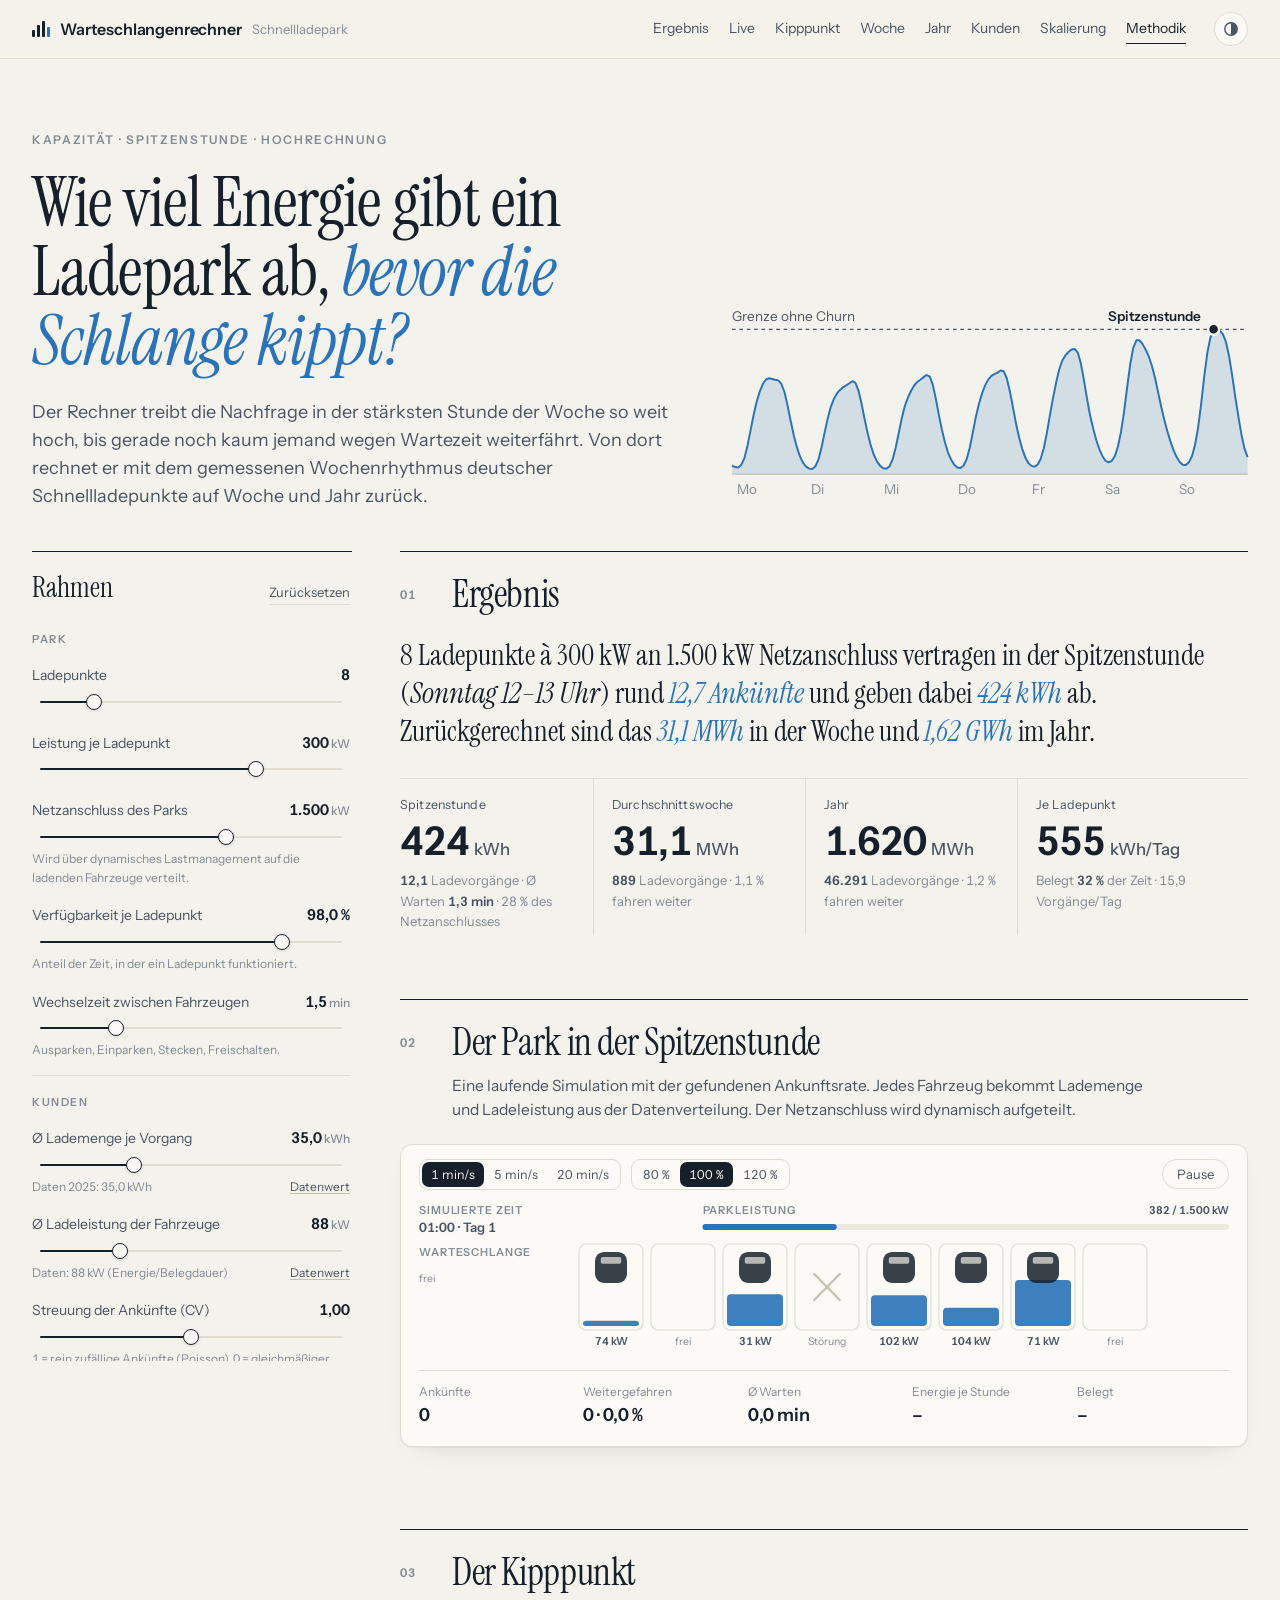
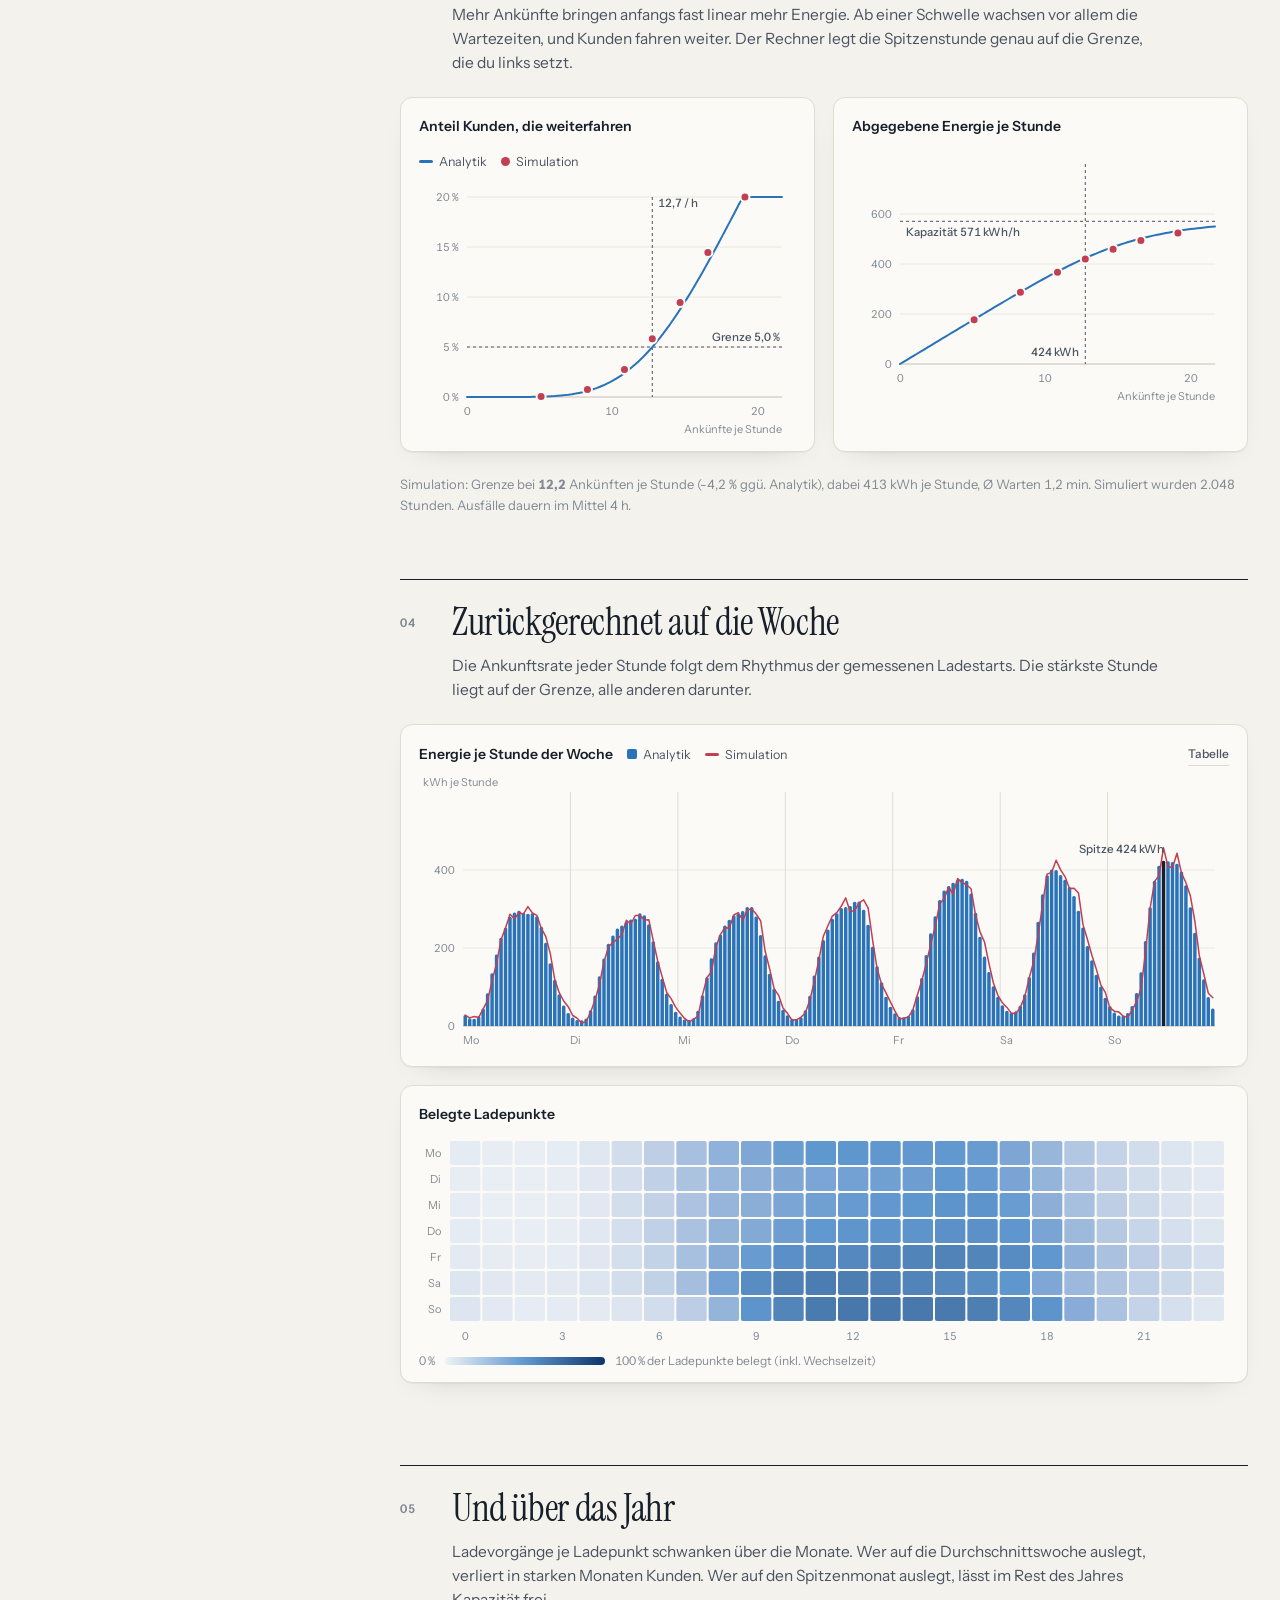
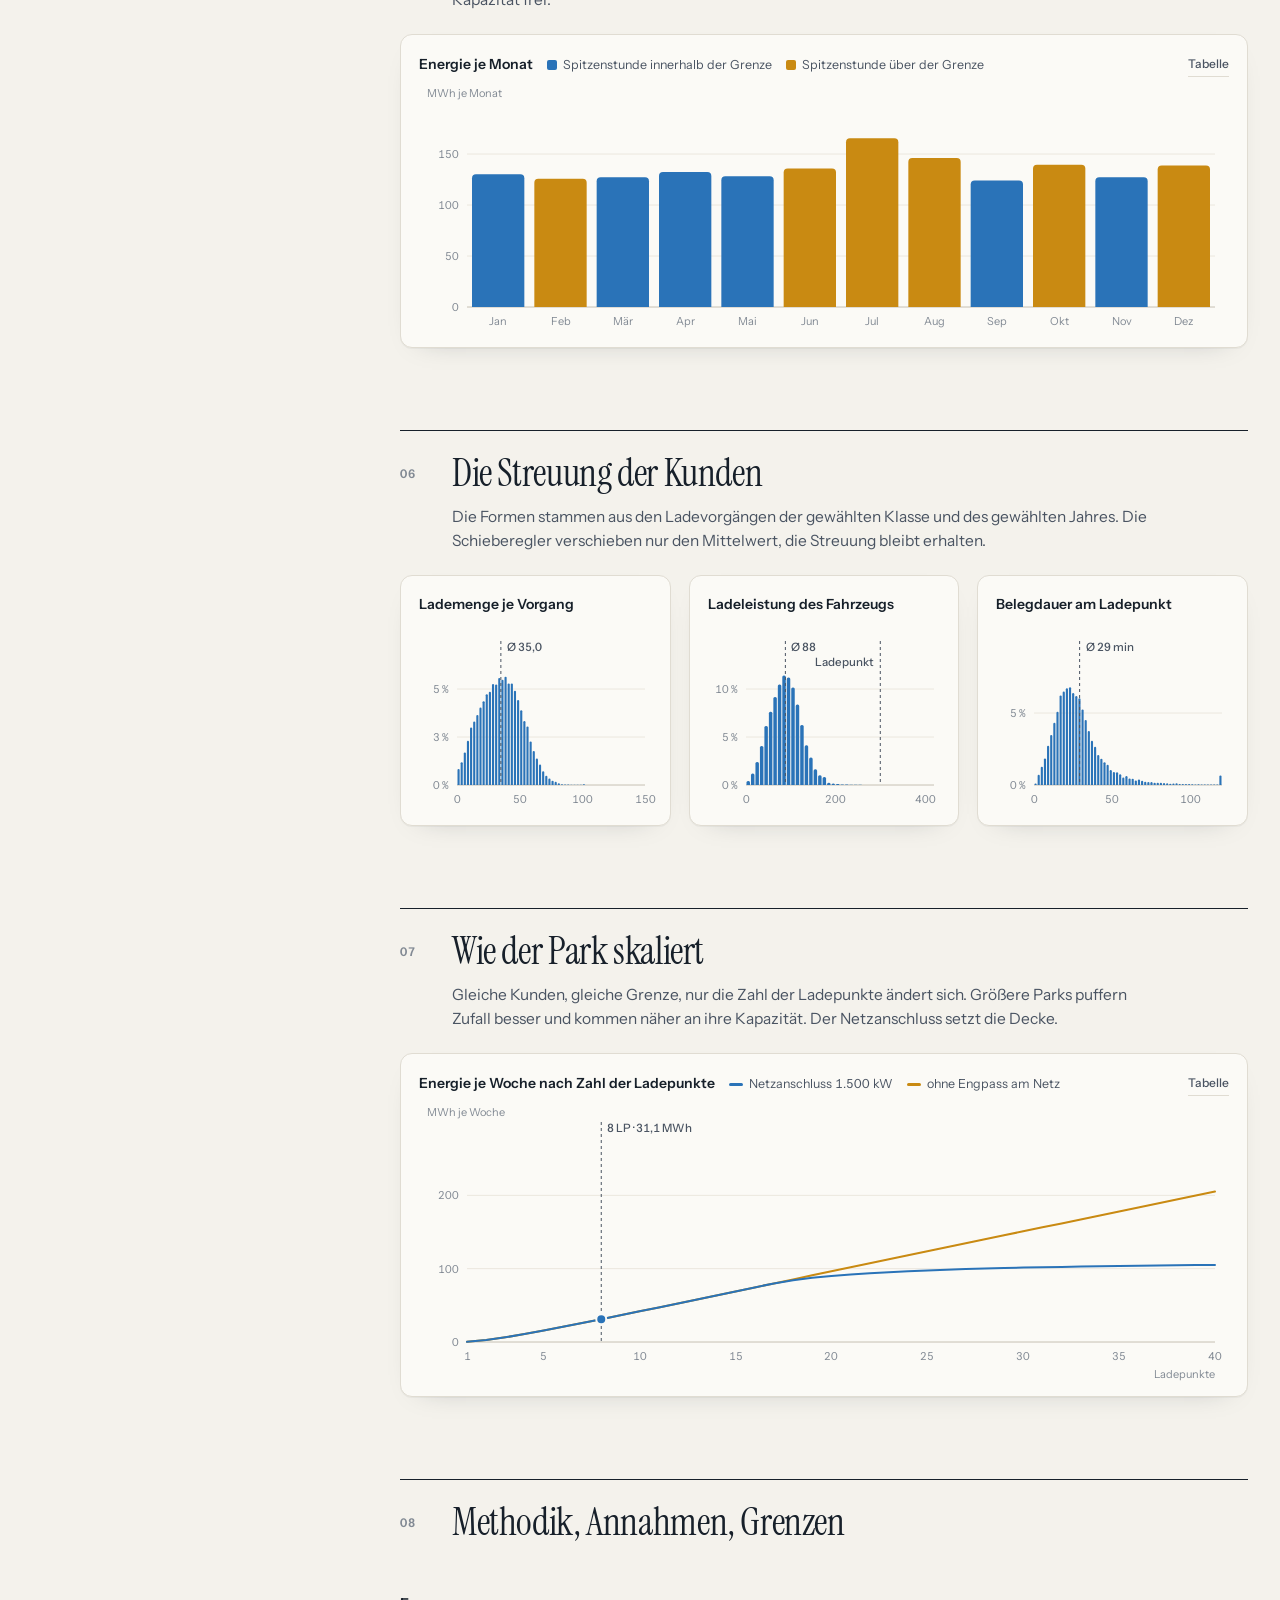
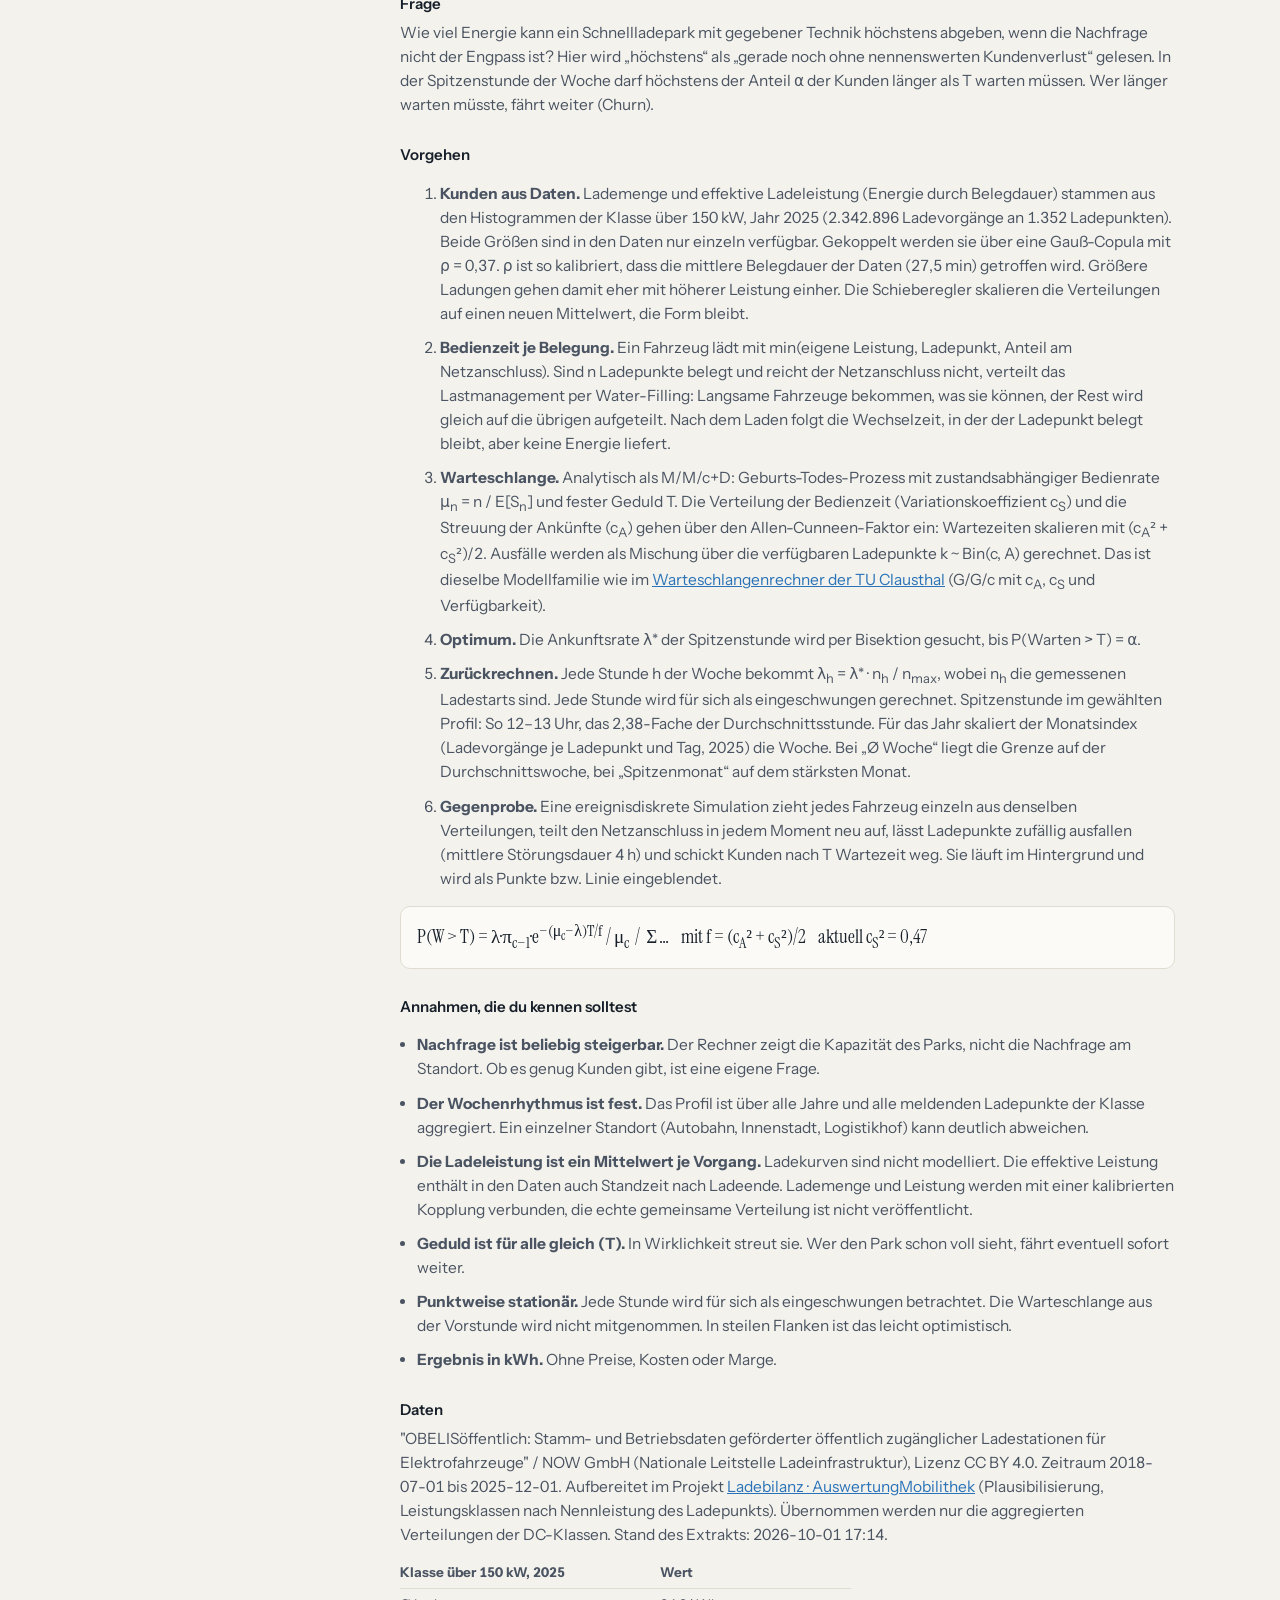
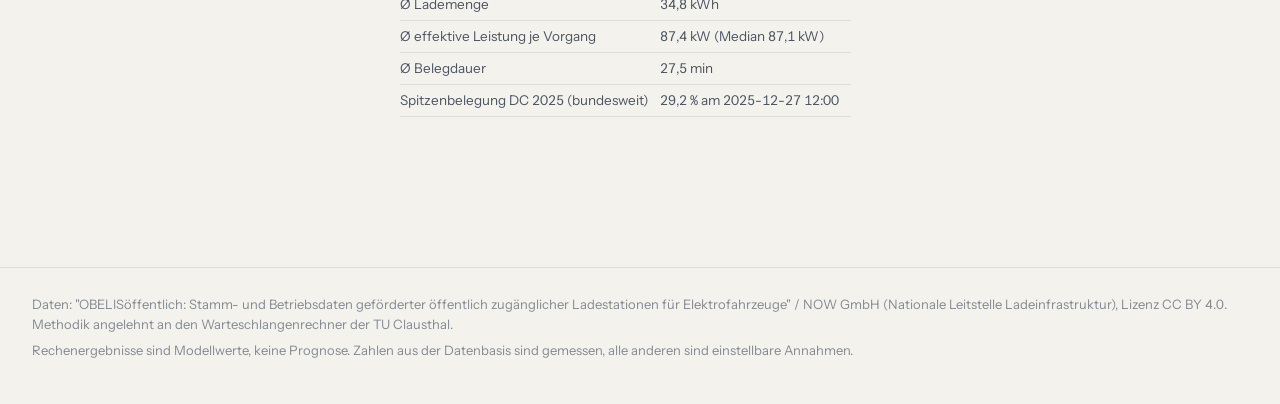
==== web/index.html @ 05319bd1 "Warteschlangenrechner für Schnellladeparks Interaktive Seite, die die Spitzenstunde eines DC-Ladepar" ====
<!doctype html>
<html lang="de">
<head>
  <meta charset="utf-8">
  <meta name="viewport" content="width=device-width, initial-scale=1">
  <title>Warteschlangenrechner · Schnellladepark</title>
  <meta name="description" content="Interaktiver Warteschlangenrechner für Schnellladeparks: Wie viel Energie kann ein Park in der Spitzenstunde abgeben, bevor Kunden weiterfahren, und was ergibt das über Woche und Jahr. Verteilungen aus OBELISöffentlich.">
  <link rel="icon" href="data:image/svg+xml,%3Csvg xmlns='http://www.w3.org/2000/svg' viewBox='0 0 32 32'%3E%3Crect width='32' height='32' rx='7' fill='%2317202a'/%3E%3Cpath d='M7 22h18M9 22v-7h4v7M15 22V11h4v11M21 22v-4h3' stroke='%23f4f2ec' stroke-width='2' fill='none' stroke-linecap='round'/%3E%3C/svg%3E">
  <link rel="preconnect" href="https://fonts.googleapis.com">
  <link rel="preconnect" href="https://fonts.gstatic.com" crossorigin>
  <link href="https://fonts.googleapis.com/css2?family=Instrument+Sans:wght@400;500;600;700&family=Instrument+Serif:ital@0;1&display=swap" rel="stylesheet">
  <link rel="stylesheet" href="css/style.css">
</head>
<body>
  <header class="masthead">
    <div class="wrap masthead__inner">
      <a class="brand" href="#top">
        <span class="brand__mark" aria-hidden="true"><i></i><i></i><i></i><i></i></span>
        <span class="brand__name">Warteschlangenrechner</span>
        <span class="brand__sub">Schnellladepark</span>
      </a>
      <nav class="nav" aria-label="Abschnitte">
        <a href="#ergebnis">Ergebnis</a>
        <a href="#live">Live</a>
        <a href="#kante">Kipppunkt</a>
        <a href="#woche">Woche</a>
        <a href="#jahr">Jahr</a>
        <a href="#kunden">Kunden</a>
        <a href="#skalierung">Skalierung</a>
        <a href="#methodik">Methodik</a>
      </nav>
      <button class="icon-btn" id="theme" type="button" aria-label="Farbschema wechseln" title="Hell / Dunkel">
        <svg width="16" height="16" viewBox="0 0 16 16" aria-hidden="true"><circle cx="8" cy="8" r="6.2" fill="none" stroke="currentColor" stroke-width="1.4"/><path d="M8 1.8a6.2 6.2 0 0 1 0 12.4z" fill="currentColor"/></svg>
      </button>
    </div>
  </header>

  <section class="hero" id="top">
    <div class="wrap hero__grid">
      <div>
        <p class="eyebrow">Kapazität · Spitzenstunde · Hochrechnung</p>
        <h1 class="hero__title">Wie viel Energie gibt ein Ladepark ab, <em>bevor die Schlange kippt?</em></h1>
        <p class="hero__lede">Der Rechner treibt die Nachfrage in der stärksten Stunde der Woche so weit hoch, bis gerade noch kaum jemand wegen Wartezeit weiterfährt. Von dort rechnet er mit dem gemessenen Wochenrhythmus deutscher Schnellladepunkte auf Woche und Jahr zurück.</p>
      </div>
      <figure class="hero__art" aria-hidden="true">
        <svg viewBox="0 0 420 180" id="hero-art"></svg>
      </figure>
    </div>
  </section>

  <main class="wrap app" id="app">
    <aside class="panel" aria-label="Rahmenparameter">
      <div class="panel__inner">
        <div class="panel__head">
          <h2 class="panel__title">Rahmen</h2>
          <button class="link-btn" id="reset" type="button">Zurücksetzen</button>
        </div>

        <fieldset class="group">
          <legend>Park</legend>
          <div class="field" data-key="c"></div>
          <div class="field" data-key="plp"></div>
          <div class="field" data-key="ppark"></div>
          <div class="field" data-key="A"></div>
          <div class="field" data-key="setup"></div>
        </fieldset>

        <fieldset class="group">
          <legend>Kunden</legend>
          <div class="field" data-key="E"></div>
          <div class="field" data-key="Pv"></div>
          <div class="field" data-key="ca"></div>
        </fieldset>

        <fieldset class="group">
          <legend>Grenze ohne Churn</legend>
          <div class="field" data-key="T"></div>
          <div class="field" data-key="alpha"></div>
        </fieldset>

        <fieldset class="group">
          <legend>Datenbasis</legend>
          <div class="ctl">
            <span class="ctl__label">Verteilung aus Ladepunkten</span>
            <div class="seg" id="seg-cls" role="group" aria-label="Leistungsklasse der Verteilung"></div>
          </div>
          <div class="ctl ctl--row">
            <label class="ctl__label" for="sel-year">Jahr</label>
            <select id="sel-year" class="select"></select>
          </div>
          <div class="ctl">
            <span class="ctl__label">Wochenrhythmus</span>
            <div class="seg" id="seg-prof" role="group" aria-label="Wochenprofil"></div>
          </div>
          <div class="ctl">
            <span class="ctl__label">Auslegen auf</span>
            <div class="seg" id="seg-design" role="group" aria-label="Auslegung">
              <button type="button" data-v="avg">Ø Woche</button>
              <button type="button" data-v="peak">Spitzenmonat</button>
            </div>
          </div>
        </fieldset>
        <p class="panel__note" id="share-note">Die Einstellungen stehen in der Adresszeile und lassen sich als Link teilen.</p>
      </div>
    </aside>

    <div class="results">
      <!-- 01 Ergebnis -->
      <section class="block" id="ergebnis">
        <header class="block__head">
          <span class="block__no">01</span>
          <h2>Ergebnis</h2>
        </header>
        <p class="summary" id="summary"></p>
        <div class="kpis" id="kpis"></div>
      </section>

      <!-- 02 Live -->
      <section class="block" id="live">
        <header class="block__head">
          <span class="block__no">02</span>
          <h2>Der Park in der Spitzenstunde</h2>
          <p class="block__lede">Eine laufende Simulation mit der gefundenen Ankunftsrate. Jedes Fahrzeug bekommt Lademenge und Ladeleistung aus der Datenverteilung. Der Netzanschluss wird dynamisch aufgeteilt.</p>
        </header>
        <div class="card card--live">
          <div class="live__bar">
            <div class="seg seg--sm" id="seg-speed" role="group" aria-label="Geschwindigkeit">
              <button type="button" data-v="1">1 min/s</button>
              <button type="button" data-v="5">5 min/s</button>
              <button type="button" data-v="20">20 min/s</button>
            </div>
            <div class="seg seg--sm" id="seg-load" role="group" aria-label="Nachfrage">
              <button type="button" data-v="0.8">80 %</button>
              <button type="button" data-v="1">100 %</button>
              <button type="button" data-v="1.2">120 %</button>
            </div>
            <button class="icon-btn icon-btn--text" id="play" type="button" aria-pressed="true">Pause</button>
          </div>
          <div id="park" class="park"></div>
          <div class="live__stats" id="live-stats"></div>
        </div>
      </section>

      <!-- 03 Kante -->
      <section class="block" id="kante">
        <header class="block__head">
          <span class="block__no">03</span>
          <h2>Der Kipppunkt</h2>
          <p class="block__lede">Mehr Ankünfte bringen anfangs fast linear mehr Energie. Ab einer Schwelle wachsen vor allem die Wartezeiten, und Kunden fahren weiter. Der Rechner legt die Spitzenstunde genau auf die Grenze, die du links setzt.</p>
        </header>
        <div class="grid-2">
          <figure class="card">
            <figcaption class="card__title">Anteil Kunden, die weiterfahren <span class="legend" id="leg-edge"></span></figcaption>
            <div id="ch-churn" class="chart-box"></div>
          </figure>
          <figure class="card">
            <figcaption class="card__title">Abgegebene Energie je Stunde</figcaption>
            <div id="ch-thru" class="chart-box"></div>
          </figure>
        </div>
        <p class="note" id="sim-note">Simulation läuft …</p>
      </section>

      <!-- 04 Woche -->
      <section class="block" id="woche">
        <header class="block__head">
          <span class="block__no">04</span>
          <h2>Zurückgerechnet auf die Woche</h2>
          <p class="block__lede">Die Ankunftsrate jeder Stunde folgt dem Rhythmus der gemessenen Ladestarts. Die stärkste Stunde liegt auf der Grenze, alle anderen darunter.</p>
        </header>
        <figure class="card">
          <figcaption class="card__title">Energie je Stunde der Woche <span class="legend" id="leg-week"></span>
            <button class="link-btn link-btn--sm" data-table="week" type="button">Tabelle</button></figcaption>
          <div id="ch-week" class="chart-box"></div>
          <div class="table-box" id="tb-week" hidden></div>
        </figure>
        <figure class="card">
          <figcaption class="card__title">Belegte Ladepunkte</figcaption>
          <div id="ch-heat" class="chart-box"></div>
          <div class="scale-key" id="heat-key"></div>
        </figure>
      </section>

      <!-- 05 Jahr -->
      <section class="block" id="jahr">
        <header class="block__head">
          <span class="block__no">05</span>
          <h2>Und über das Jahr</h2>
          <p class="block__lede">Ladevorgänge je Ladepunkt schwanken über die Monate. Wer auf die Durchschnittswoche auslegt, verliert in starken Monaten Kunden. Wer auf den Spitzenmonat auslegt, lässt im Rest des Jahres Kapazität frei.</p>
        </header>
        <figure class="card">
          <figcaption class="card__title">Energie je Monat
            <button class="link-btn link-btn--sm" data-table="year" type="button">Tabelle</button></figcaption>
          <div id="ch-year" class="chart-box"></div>
          <div class="table-box" id="tb-year" hidden></div>
        </figure>
      </section>

      <!-- 06 Kunden -->
      <section class="block" id="kunden">
        <header class="block__head">
          <span class="block__no">06</span>
          <h2>Die Streuung der Kunden</h2>
          <p class="block__lede">Die Formen stammen aus den Ladevorgängen der gewählten Klasse und des gewählten Jahres. Die Schieberegler verschieben nur den Mittelwert, die Streuung bleibt erhalten.</p>
        </header>
        <div class="grid-3">
          <figure class="card"><figcaption class="card__title">Lademenge je Vorgang</figcaption><div id="ch-e" class="chart-box"></div></figure>
          <figure class="card"><figcaption class="card__title">Ladeleistung des Fahrzeugs</figcaption><div id="ch-p" class="chart-box"></div></figure>
          <figure class="card"><figcaption class="card__title">Belegdauer am Ladepunkt</figcaption><div id="ch-s" class="chart-box"></div></figure>
        </div>
      </section>

      <!-- 07 Skalierung -->
      <section class="block" id="skalierung">
        <header class="block__head">
          <span class="block__no">07</span>
          <h2>Wie der Park skaliert</h2>
          <p class="block__lede">Gleiche Kunden, gleiche Grenze, nur die Zahl der Ladepunkte ändert sich. Größere Parks puffern Zufall besser und kommen näher an ihre Kapazität. Der Netzanschluss setzt die Decke.</p>
        </header>
        <figure class="card">
          <figcaption class="card__title">Energie je Woche nach Zahl der Ladepunkte <span class="legend" id="leg-scale"></span>
            <button class="link-btn link-btn--sm" data-table="scale" type="button">Tabelle</button></figcaption>
          <div id="ch-scale" class="chart-box"></div>
          <div class="table-box" id="tb-scale" hidden></div>
        </figure>
      </section>

      <!-- 08 Methodik -->
      <section class="block block--prose" id="methodik">
        <header class="block__head">
          <span class="block__no">08</span>
          <h2>Methodik, Annahmen, Grenzen</h2>
        </header>
        <div class="prose" id="method"></div>
      </section>
    </div>
  </main>

  <footer class="foot">
    <div class="wrap foot__inner">
      <p id="foot-source"></p>
      <p>Rechenergebnisse sind Modellwerte, keine Prognose. Zahlen aus der Datenbasis sind gemessen, alle anderen sind einstellbare Annahmen.</p>
    </div>
  </footer>

  <script type="module" src="js/app.js"></script>
</body>
</html>
---- web/css/style.css ----
/* Warteschlangenrechner · nordisches Layout
   Papier, Polarnacht, Fjord. Farben als Tokens, Dunkelmodus mit eigenen, validierten Stufen. */

:root {
  color-scheme: light;
  --page: #f4f2ec;
  --surface: #fbfaf6;
  --surface-2: #ece9e1;
  --ink: #17202a;
  --ink-2: #4a5462;
  --muted: #828a94;
  --hair: #e0dcd2;
  --axis: #c6c0b3;
  --grid: #ebe7de;
  --accent: #2a73b8;
  --accent-soft: rgba(42, 115, 184, 0.10);
  --focus: #2a73b8;

  /* Serien: Reihenfolge fest, validiert (CVD ΔE ≥ 14 hell, ≥ 9 dunkel) */
  --s1: #2a73b8;   /* Fjord: Analytik */
  --s2: #c23e52;   /* Preiselbeere: Simulation */
  --s3: #c98a12;   /* Ocker: Vergleich */
  --s1-soft: rgba(42, 115, 184, 0.16);

  /* Sequenzielle Rampe (Fjord) */
  --seq-0: #eef2f6;
  --seq-mid: #5f97cf;
  --seq-1: #0d366b;

  /* Zustände im Park */
  --charge: #2a73b8;
  --setup: #9fb6cc;
  --down: #c6c0b3;
  --wait: #c98a12;
  --churn: #c23e52;

  --radius: 12px;
  --shadow: 0 1px 0 rgba(23, 32, 42, 0.04), 0 10px 28px -22px rgba(23, 32, 42, 0.35);
  --font: "Instrument Sans", system-ui, -apple-system, "Segoe UI", sans-serif;
  --serif: "Instrument Serif", Georgia, serif;
}

@media (prefers-color-scheme: dark) {
  :root:not([data-theme="light"]) {
    color-scheme: dark;
    --page: #0e1318; --surface: #141b22; --surface-2: #1b242d;
    --ink: #e9ecef; --ink-2: #b2bac3; --muted: #7c8691;
    --hair: #222c36; --axis: #36414d; --grid: #1c252e;
    --accent: #5b9be0; --accent-soft: rgba(91, 155, 224, 0.14); --focus: #7fb2ea;
    --s1: #3a84cc; --s2: #d44c5e; --s3: #bf8a1f; --s1-soft: rgba(58, 132, 204, 0.22);
    --seq-0: #18222c; --seq-mid: #2f5f8f; --seq-1: #9ec5f4;
    --charge: #3a84cc; --setup: #3d5468; --down: #36414d; --wait: #bf8a1f; --churn: #d44c5e;
    --shadow: 0 1px 0 rgba(0, 0, 0, 0.3), 0 12px 30px -22px rgba(0, 0, 0, 0.9);
  }
}
:root[data-theme="dark"] {
  color-scheme: dark;
  --page: #0e1318; --surface: #141b22; --surface-2: #1b242d;
  --ink: #e9ecef; --ink-2: #b2bac3; --muted: #7c8691;
  --hair: #222c36; --axis: #36414d; --grid: #1c252e;
  --accent: #5b9be0; --accent-soft: rgba(91, 155, 224, 0.14); --focus: #7fb2ea;
  --s1: #3a84cc; --s2: #d44c5e; --s3: #bf8a1f; --s1-soft: rgba(58, 132, 204, 0.22);
  --seq-0: #18222c; --seq-mid: #2f5f8f; --seq-1: #9ec5f4;
  --charge: #3a84cc; --setup: #3d5468; --down: #36414d; --wait: #bf8a1f; --churn: #d44c5e;
  --shadow: 0 1px 0 rgba(0, 0, 0, 0.3), 0 12px 30px -22px rgba(0, 0, 0, 0.9);
}

*, *::before, *::after { box-sizing: border-box; }
html { scroll-behavior: smooth; scroll-padding-top: 76px; }
body {
  margin: 0; background: var(--page); color: var(--ink);
  font-family: var(--font); font-size: 15.5px; line-height: 1.55;
  -webkit-font-smoothing: antialiased; text-rendering: optimizeLegibility;
  font-feature-settings: "tnum" 1;
}
a { color: inherit; }
button, select, input { font: inherit; color: inherit; }
:focus-visible { outline: 2px solid var(--focus); outline-offset: 2px; border-radius: 4px; }
code { font-family: ui-monospace, "SF Mono", Menlo, monospace; font-size: 0.88em; background: var(--surface-2); padding: 0.1em 0.35em; border-radius: 4px; }

.wrap { max-width: 1320px; margin: 0 auto; padding: 0 32px; }
@media (max-width: 640px) { .wrap { padding: 0 16px; } }

/* ---------- Kopf */
.masthead { position: sticky; top: 0; z-index: 30; background: color-mix(in srgb, var(--page) 90%, transparent); backdrop-filter: blur(10px); -webkit-backdrop-filter: blur(10px); border-bottom: 1px solid var(--hair); }
.masthead__inner { display: flex; align-items: center; gap: 28px; height: 58px; }
.brand { display: flex; align-items: center; gap: 10px; text-decoration: none; white-space: nowrap; }
.brand__mark { display: inline-flex; align-items: flex-end; gap: 2px; height: 16px; }
.brand__mark i { width: 3px; background: var(--ink); border-radius: 1px; }
.brand__mark i:nth-child(1) { height: 7px; } .brand__mark i:nth-child(2) { height: 12px; }
.brand__mark i:nth-child(3) { height: 16px; } .brand__mark i:nth-child(4) { height: 10px; background: var(--s1); }
.brand__name { font-weight: 600; letter-spacing: -0.01em; font-size: 16px; }
.brand__sub { color: var(--muted); font-size: 13px; }
.nav { display: flex; gap: 20px; margin-left: auto; font-size: 14px; }
.nav a { text-decoration: none; color: var(--ink-2); padding: 4px 0; border-bottom: 1px solid transparent; }
.nav a:hover, .nav a.on { color: var(--ink); border-bottom-color: var(--ink); }
.icon-btn { width: 34px; height: 34px; border-radius: 50%; border: 1px solid var(--hair); background: var(--surface); display: grid; place-items: center; cursor: pointer; color: var(--ink-2); flex: none; }
.icon-btn:hover { color: var(--ink); border-color: var(--axis); }
.icon-btn--text { width: auto; padding: 0 14px; border-radius: 999px; font-size: 13px; height: 30px; }
@media (max-width: 1040px) { .nav { display: none; } .masthead .icon-btn { margin-left: auto; } }

/* ---------- Hero */
.hero { padding: 72px 0 40px; }
.hero__grid { display: grid; grid-template-columns: minmax(0, 1.25fr) minmax(0, 1fr); gap: 56px; align-items: end; }
.eyebrow { margin: 0 0 18px; font-size: 12px; letter-spacing: 0.14em; text-transform: uppercase; color: var(--muted); font-weight: 600; }
.hero__title { font-family: var(--serif); font-weight: 400; font-size: clamp(40px, 5.4vw, 74px); line-height: 1.0; letter-spacing: -0.015em; margin: 0 0 24px; }
.hero__title em { font-style: italic; color: var(--s1); }
.hero__lede { font-size: 18px; color: var(--ink-2); max-width: 36em; margin: 0; }
.hero__art { margin: 0; }
.hero__art svg { width: 100%; height: auto; display: block; overflow: visible; }
@media (max-width: 900px) { .hero { padding-top: 40px; } .hero__grid { grid-template-columns: 1fr; gap: 24px; } }

/* ---------- App-Raster */
.app { display: grid; grid-template-columns: 320px minmax(0, 1fr); gap: 48px; align-items: start; padding-bottom: 80px; }
@media (max-width: 1040px) { .app { grid-template-columns: 1fr; gap: 24px; } }

/* ---------- Seitenleiste */
.panel { position: sticky; top: 74px; max-height: calc(100vh - 90px); overflow: auto; scrollbar-width: thin; border-top: 1px solid var(--ink); }
@media (max-width: 1040px) { .panel { position: static; max-height: none; } }
.panel__inner { padding: 14px 2px 20px 0; }
.panel__head { display: flex; align-items: baseline; justify-content: space-between; margin-bottom: 4px; }
.panel__title { font-family: var(--serif); font-weight: 400; font-size: 28px; margin: 0; }
.panel__note { font-size: 12.5px; color: var(--muted); margin: 18px 0 0; }
.link-btn { border: 0; background: none; padding: 2px 0; font-size: 13px; color: var(--ink-2); cursor: pointer; border-bottom: 1px solid var(--hair); }
.link-btn:hover { color: var(--ink); border-bottom-color: var(--ink); }
.link-btn--sm { font-size: 12px; margin-left: auto; font-weight: 500; }

.group { border: 0; margin: 0; padding: 18px 0 6px; border-bottom: 1px solid var(--hair); min-width: 0; }
.group:last-of-type { border-bottom: 0; }
.group legend { float: left; width: 100%; padding: 0 0 8px; font-size: 11px; letter-spacing: 0.14em; text-transform: uppercase; color: var(--muted); font-weight: 600; }

.field { clear: both; padding: 7px 0 9px; }
.field__top { display: flex; align-items: baseline; justify-content: space-between; gap: 10px; }
.field__label { font-size: 14px; color: var(--ink-2); }
.field__value { font-size: 15px; font-weight: 600; white-space: nowrap; }
.field__value small { font-weight: 500; color: var(--muted); font-size: 12px; margin-left: 2px; }
.field__hint { font-size: 12px; color: var(--muted); margin-top: 2px; display: flex; justify-content: space-between; gap: 8px; }
.field__hint button { border: 0; background: none; padding: 0; color: var(--ink-2); font-size: 12px; cursor: pointer; text-decoration: underline; text-decoration-color: var(--axis); text-underline-offset: 2px; }
.field__hint button:hover { color: var(--ink); }

.range { position: relative; height: 22px; margin-top: 4px; }
.range input { -webkit-appearance: none; appearance: none; width: 100%; height: 22px; background: transparent; margin: 0; position: relative; z-index: 2; cursor: pointer; }
.range input::-webkit-slider-runnable-track { height: 2px; background: transparent; }
.range input::-moz-range-track { height: 2px; background: transparent; }
.range input::-webkit-slider-thumb { -webkit-appearance: none; width: 16px; height: 16px; border-radius: 50%; background: var(--surface); border: 1.5px solid var(--ink); margin-top: -7px; box-shadow: 0 1px 3px rgba(0,0,0,.12); transition: transform .12s; }
.range input::-moz-range-thumb { width: 14px; height: 14px; border-radius: 50%; background: var(--surface); border: 1.5px solid var(--ink); }
.range input:active::-webkit-slider-thumb { transform: scale(1.15); }
.range__track { position: absolute; left: 8px; right: 8px; top: 10px; height: 2px; background: var(--hair); border-radius: 2px; }
.range__fill { position: absolute; left: 0; top: 0; bottom: 0; background: var(--ink); border-radius: 2px; }
.range__mark { position: absolute; top: -5px; width: 2px; height: 12px; background: var(--s1); border-radius: 1px; transform: translateX(-1px); }

.ctl { clear: both; padding: 8px 0 10px; display: flex; flex-direction: column; gap: 6px; }
.ctl--row { flex-direction: row; align-items: center; justify-content: space-between; }
.ctl__label { font-size: 14px; color: var(--ink-2); }
.seg { display: inline-flex; flex-wrap: wrap; border: 1px solid var(--hair); border-radius: 9px; padding: 2px; background: var(--surface); gap: 1px; align-self: flex-start; }
.seg button { border: 0; background: transparent; padding: 5px 10px; border-radius: 7px; cursor: pointer; font-size: 13px; color: var(--ink-2); white-space: nowrap; }
.seg button:hover { color: var(--ink); }
.seg button[aria-pressed="true"] { background: var(--ink); color: var(--page); }
.seg--sm button { padding: 3px 9px; font-size: 12.5px; }
.select { border: 1px solid var(--hair); background: var(--surface); border-radius: 8px; padding: 4px 8px; font-size: 14px; }

/* ---------- Blöcke */
.results { min-width: 0; }
.block { padding: 8px 0 56px; border-top: 1px solid var(--ink); }
.block + .block { margin-top: 8px; }
.block__head { display: grid; grid-template-columns: 44px minmax(0, 1fr); column-gap: 8px; padding: 14px 0 22px; }
.block__no { font-size: 12px; color: var(--muted); font-weight: 600; letter-spacing: 0.08em; padding-top: 12px; }
.block__head h2 { font-family: var(--serif); font-weight: 400; font-size: clamp(28px, 3vw, 38px); line-height: 1.1; margin: 0; letter-spacing: -0.01em; }
.block__lede { grid-column: 2; margin: 10px 0 0; color: var(--ink-2); max-width: 46em; }
@media (max-width: 640px) { .block__head { grid-template-columns: 1fr; } .block__lede { grid-column: 1; } .block__no { padding-top: 0; } }

.card { margin: 0 0 18px; background: var(--surface); border: 1px solid var(--hair); border-radius: var(--radius); padding: 18px 18px 12px; box-shadow: var(--shadow); min-width: 0; }
.card__title { display: flex; align-items: center; gap: 14px; flex-wrap: wrap; font-size: 14px; font-weight: 600; margin: 0 0 8px; }
.grid-2 { display: grid; grid-template-columns: repeat(2, minmax(0, 1fr)); gap: 18px; }
.grid-3 { display: grid; grid-template-columns: repeat(3, minmax(0, 1fr)); gap: 18px; }
@media (max-width: 760px) { .grid-2, .grid-3 { grid-template-columns: 1fr; } }
.chart-box { width: 100%; min-height: 40px; }
.note { font-size: 13px; color: var(--muted); margin: 4px 0 0; }

.legend { display: inline-flex; gap: 14px; font-weight: 400; font-size: 12.5px; color: var(--ink-2); }
.legend span { display: inline-flex; align-items: center; gap: 6px; }
.legend i { width: 14px; height: 3px; border-radius: 2px; display: inline-block; }
.legend i.dot { width: 9px; height: 9px; border-radius: 50%; }
.legend i.bar { width: 10px; height: 10px; border-radius: 2px; }
.legend i.dash { background: repeating-linear-gradient(90deg, var(--ink-2) 0 4px, transparent 4px 7px) !important; height: 2px; }

/* ---------- Ergebnis */
.summary { font-family: var(--serif); font-size: clamp(22px, 2.3vw, 29px); line-height: 1.3; margin: 0 0 28px; max-width: 34em; }
.summary b { font-weight: 400; color: var(--s1); font-style: italic; }
.kpis { display: grid; grid-template-columns: repeat(4, minmax(0, 1fr)); border-top: 1px solid var(--hair); }
.kpi { padding: 16px 18px 4px 0; border-right: 1px solid var(--hair); margin-right: 18px; min-width: 0; }
.kpi:last-child { border-right: 0; margin-right: 0; }
.kpi__label { font-size: 12.5px; color: var(--ink-2); margin: 0 0 6px; letter-spacing: 0.01em; }
.kpi__value { font-size: clamp(28px, 3.1vw, 42px); font-weight: 600; letter-spacing: -0.025em; line-height: 1.05; margin: 0; }
.kpi__unit { font-size: 0.42em; font-weight: 500; color: var(--ink-2); margin-left: 5px; letter-spacing: 0; }
.kpi__sub { font-size: 13px; color: var(--muted); margin: 8px 0 0; }
.kpi__sub b { color: var(--ink-2); font-weight: 600; }
@media (max-width: 900px) {
  .kpis { grid-template-columns: repeat(2, minmax(0, 1fr)); }
  .kpi:nth-child(2) { border-right: 0; margin-right: 0; }
  .kpi:nth-child(-n+2) { border-bottom: 1px solid var(--hair); padding-bottom: 14px; }
}

/* ---------- Live-Park */
.card--live { padding: 14px 18px 16px; }
.live__bar { display: flex; gap: 10px; flex-wrap: wrap; align-items: center; margin-bottom: 8px; }
.live__bar #play { margin-left: auto; }
.park svg { display: block; width: 100%; height: auto; }
.park .lp-label { font-size: 10.5px; fill: var(--muted); }
.park .lp-kw { font-size: 11px; fill: var(--ink-2); font-weight: 600; }
.park .clock { font-size: 13px; fill: var(--ink-2); font-weight: 600; }
.park .lbl { font-size: 11px; fill: var(--muted); letter-spacing: 0.08em; text-transform: uppercase; font-weight: 600; }
.live__stats { display: grid; grid-template-columns: repeat(5, minmax(0, 1fr)); gap: 12px; border-top: 1px solid var(--hair); padding-top: 12px; margin-top: 6px; }
.live__stats div { font-size: 12px; color: var(--muted); }
.live__stats b { display: block; font-size: 18px; color: var(--ink); font-weight: 600; letter-spacing: -0.01em; }
@media (max-width: 640px) { .live__stats { grid-template-columns: repeat(2, minmax(0, 1fr)); } }

/* ---------- Diagramm-Typografie */
.chart { display: block; overflow: visible; }
.chart .tick { font-size: 11px; fill: var(--muted); }
.chart .axis-label { font-size: 11px; fill: var(--muted); }
.chart .grid { stroke: var(--grid); stroke-width: 1; }
.chart .grid--v { stroke: var(--hair); }
.chart .axis { stroke: var(--axis); stroke-width: 1; }
.chart .ref { stroke: var(--ink-2); stroke-width: 1; stroke-dasharray: 3 3; }
.chart .ref-label, .chart .direct-label { font-size: 11.5px; fill: var(--ink-2); font-weight: 500; }
.chart .crosshair { stroke: var(--ink-2); stroke-width: 1; pointer-events: none; }
.chart .mark { transition: opacity .12s; }
.chart .mark.dim { opacity: 0.45; }
.chart .cell:hover { stroke: var(--ink); stroke-width: 1.5; }

.tip { position: absolute; left: 0; top: 0; z-index: 50; pointer-events: none; opacity: 0; transition: opacity .1s; background: var(--ink); color: var(--page); border-radius: 8px; padding: 8px 10px; font-size: 12.5px; line-height: 1.45; max-width: 280px; box-shadow: 0 10px 30px -12px rgba(0,0,0,.4); }
.tip b { font-weight: 600; }
.tip .row { display: flex; justify-content: space-between; gap: 14px; }
.tip .sw { display: inline-block; width: 8px; height: 8px; border-radius: 2px; margin-right: 6px; }
.tip .head { font-weight: 600; margin-bottom: 3px; }

.scale-key { display: flex; align-items: center; gap: 10px; font-size: 12px; color: var(--muted); margin-top: 6px; }
.scale-key .bar { width: 160px; height: 8px; border-radius: 4px; }

.table-box { max-height: 340px; overflow: auto; border-top: 1px solid var(--hair); margin-top: 8px; }
.table-box table { width: 100%; border-collapse: collapse; font-size: 13px; }
.table-box th, .table-box td { padding: 5px 8px; text-align: right; border-bottom: 1px solid var(--hair); white-space: nowrap; }
.table-box th:first-child, .table-box td:first-child { text-align: left; }
.table-box th { position: sticky; top: 0; background: var(--surface); font-weight: 600; color: var(--ink-2); }

/* ---------- Methodik */
.prose { max-width: 50em; color: var(--ink-2); }
.prose h3 { font-size: 15px; color: var(--ink); margin: 26px 0 6px; font-weight: 600; }
.prose p, .prose li { margin: 0 0 10px; }
.prose ul { padding-left: 1.1em; }
.prose .formula { font-family: var(--serif); font-size: 19px; color: var(--ink); background: var(--surface); border: 1px solid var(--hair); border-radius: 10px; padding: 12px 16px; margin: 10px 0 14px; overflow-x: auto; }
.prose table { border-collapse: collapse; font-size: 13.5px; margin: 6px 0 14px; }
.prose td, .prose th { border-bottom: 1px solid var(--hair); padding: 5px 12px 5px 0; text-align: left; vertical-align: top; }
.prose a { color: var(--accent); }

/* ---------- Ergebnisleiste mobil */
.dock { display: none; }
@media (max-width: 1040px) {
  .dock { display: flex; position: fixed; left: 12px; right: 12px; bottom: 12px; z-index: 40; justify-content: space-between; gap: 10px;
    background: var(--ink); color: var(--page); border-radius: 14px; padding: 9px 16px; text-decoration: none; box-shadow: 0 12px 30px -12px rgba(0,0,0,.5); }
  .dock span { display: flex; flex-direction: column; line-height: 1.2; }
  .dock small { font-size: 10.5px; opacity: .7; letter-spacing: .04em; }
  .dock b { font-size: 15px; font-weight: 600; }
  .foot { padding-bottom: 96px; }
}

/* ---------- Fuß */
.foot { border-top: 1px solid var(--hair); padding: 26px 0 44px; font-size: 13px; color: var(--muted); }
.foot__inner { display: grid; gap: 6px; }
.foot p { margin: 0; }

@media (prefers-reduced-motion: reduce) { html { scroll-behavior: auto; } * { transition: none !important; } }
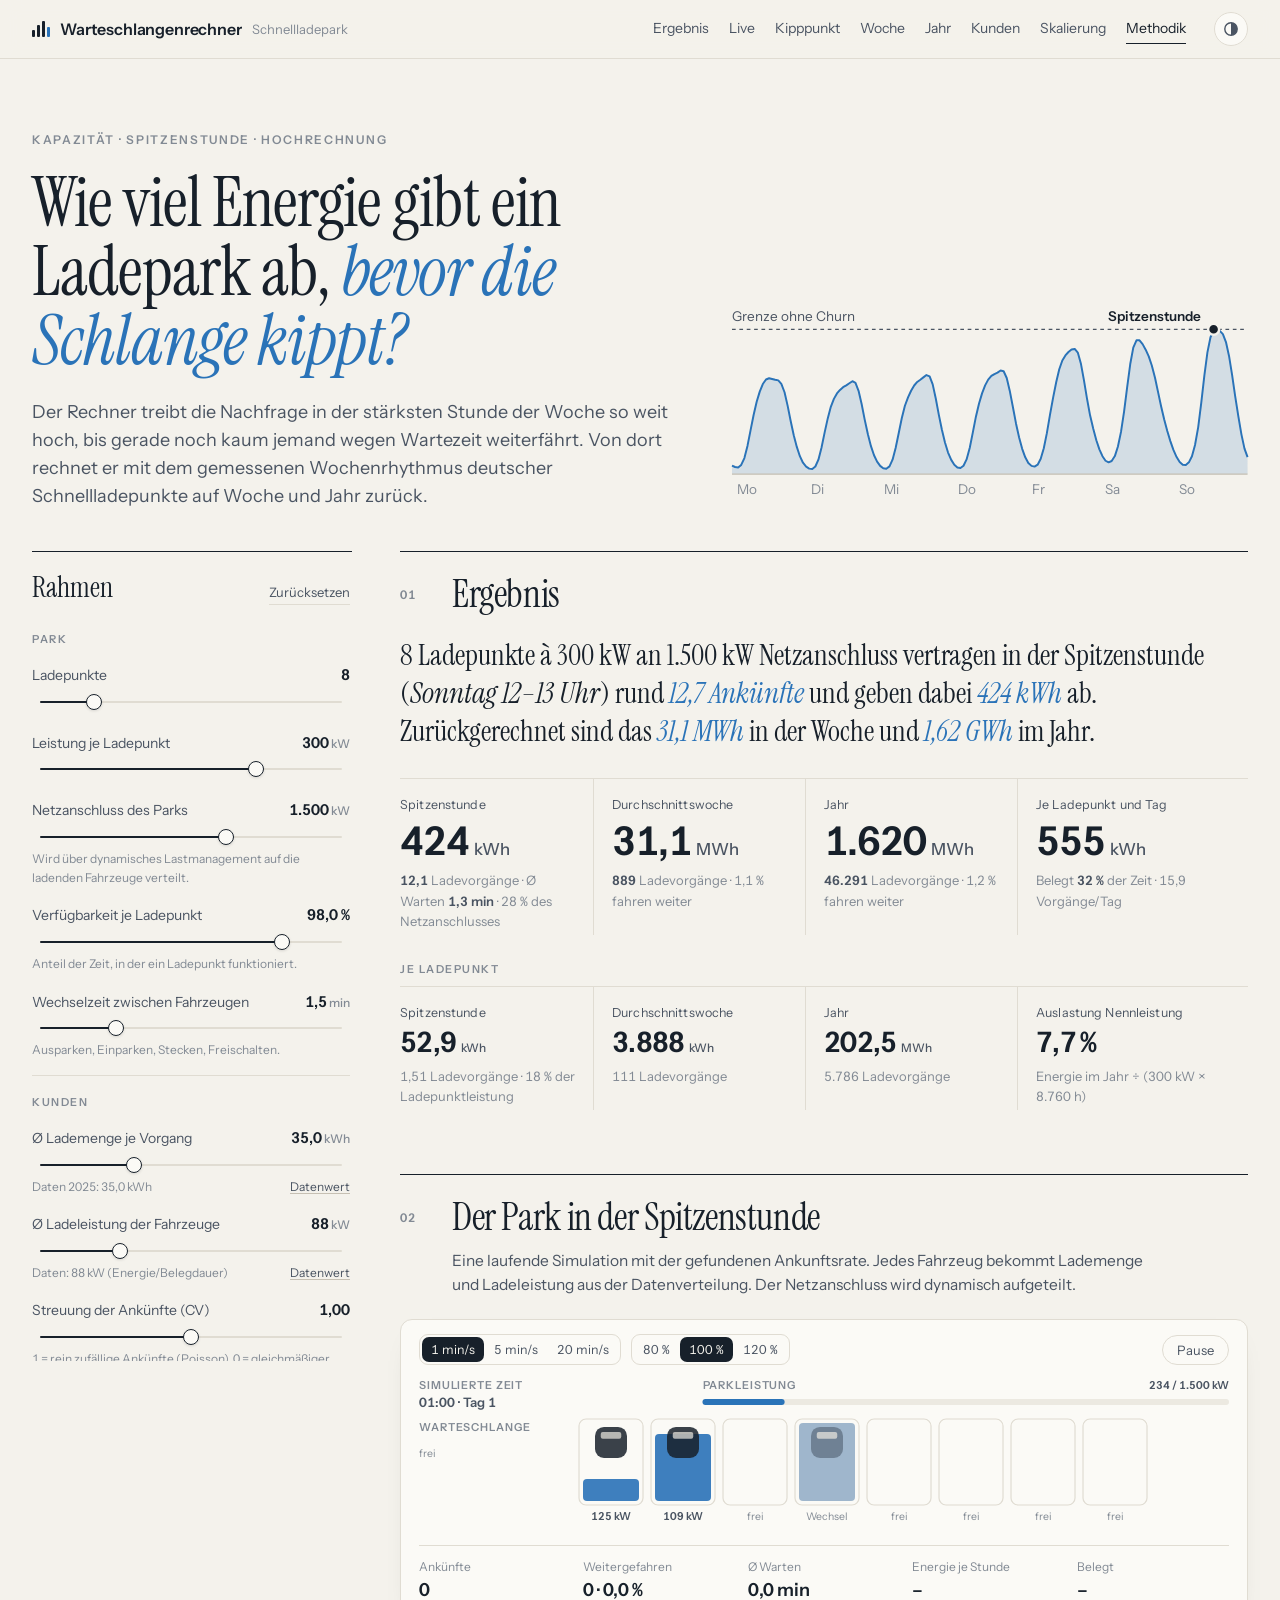
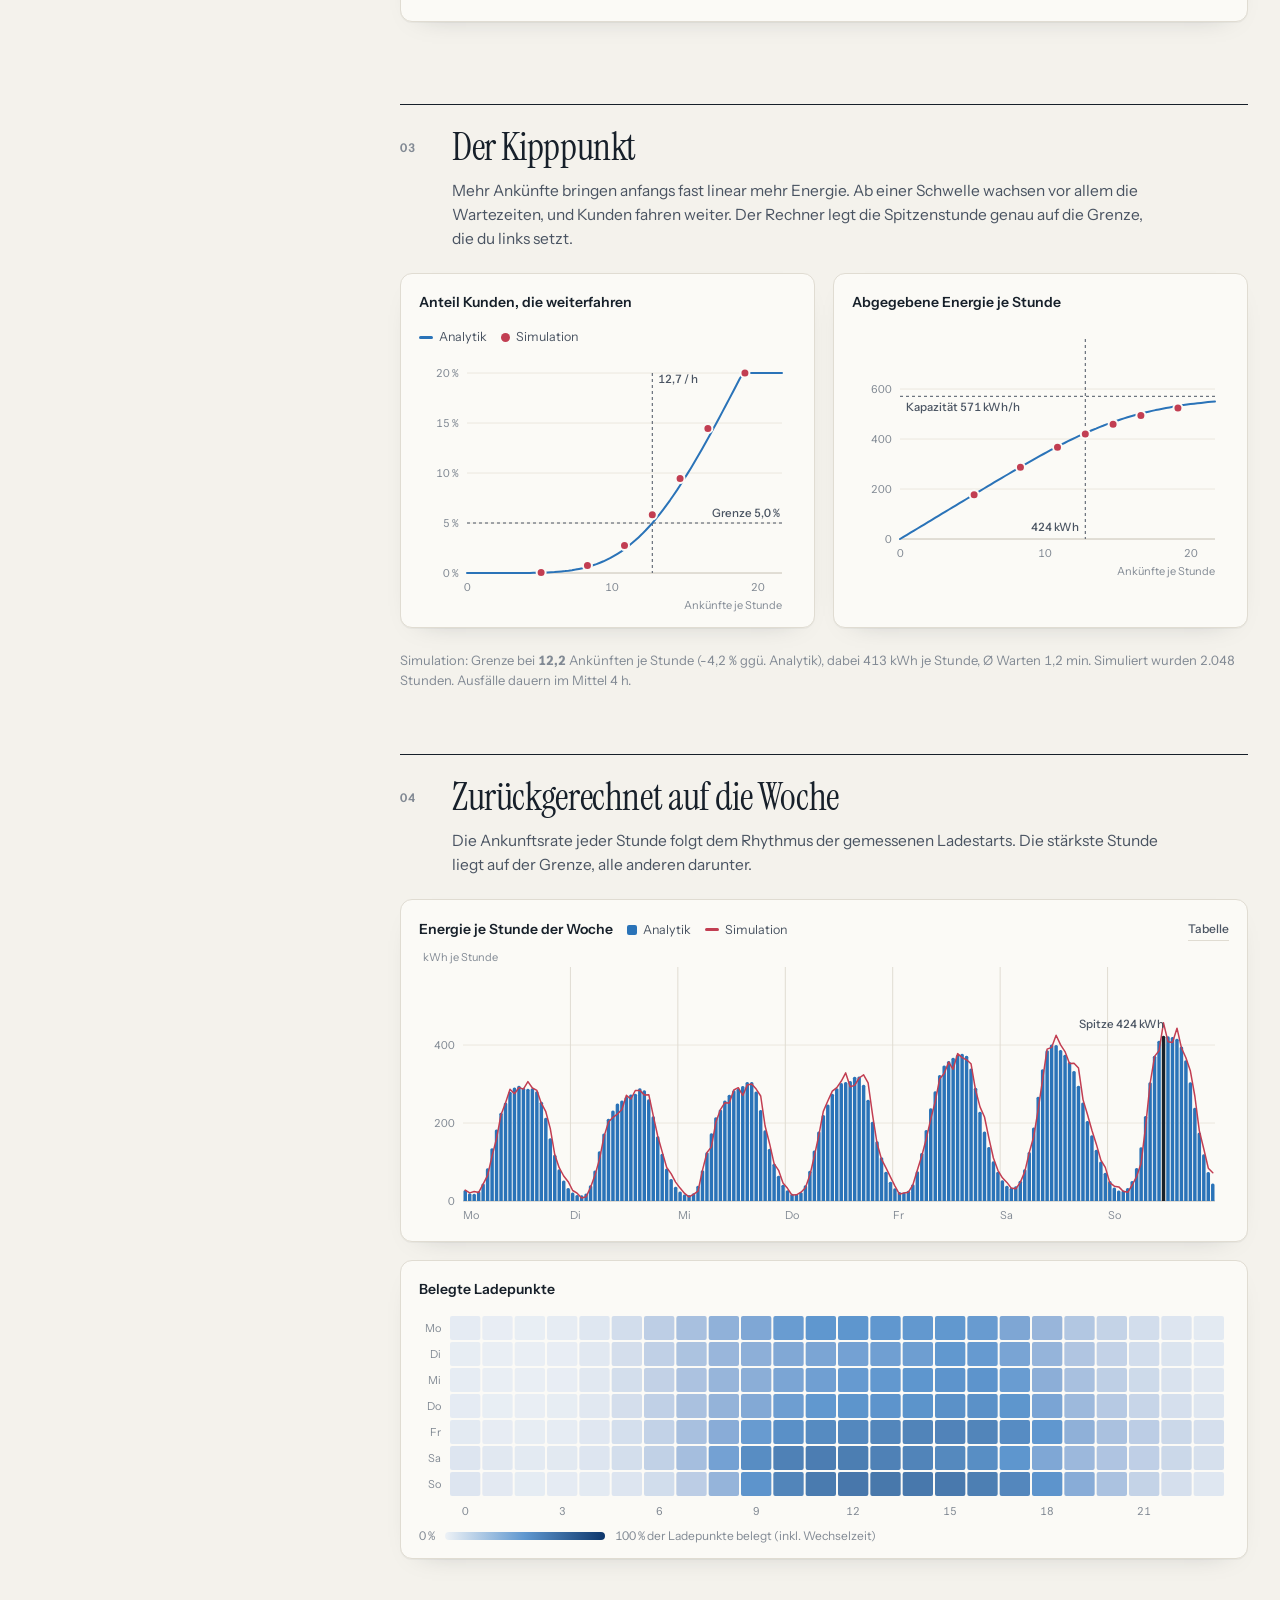
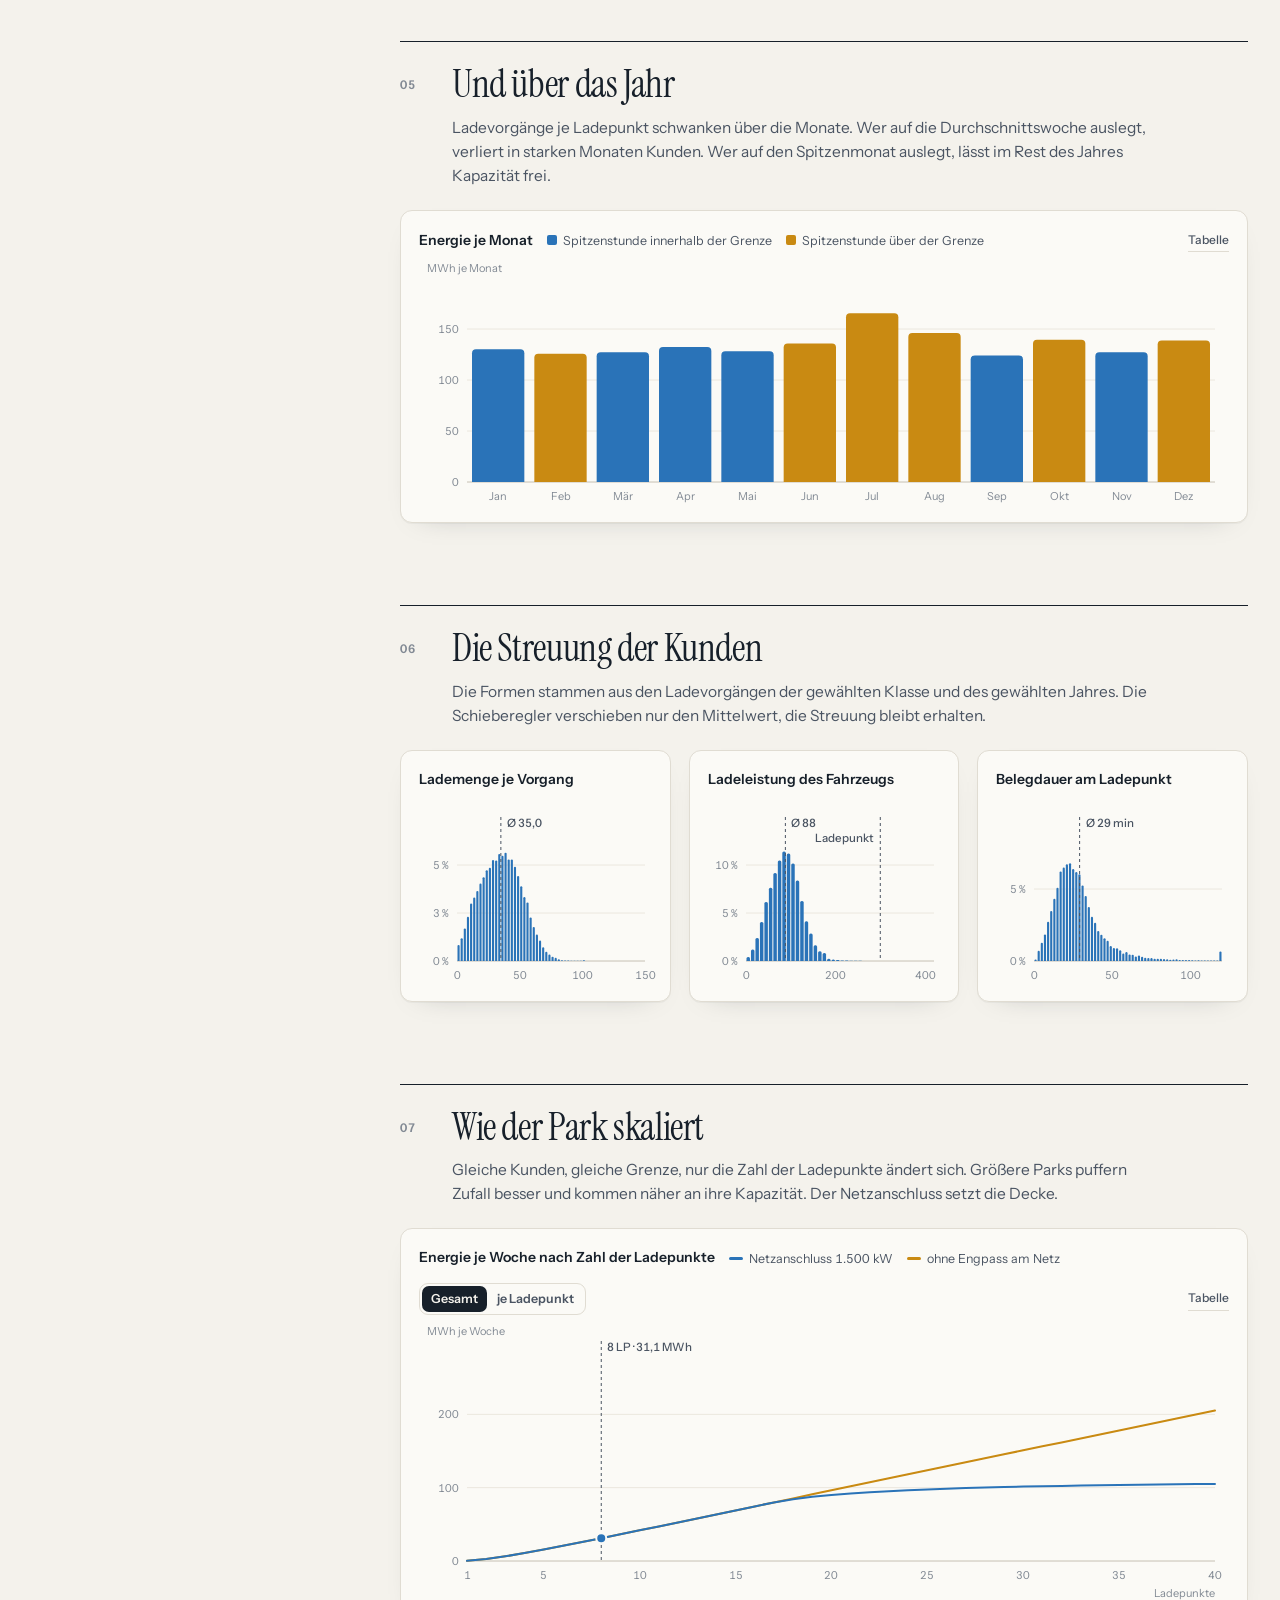
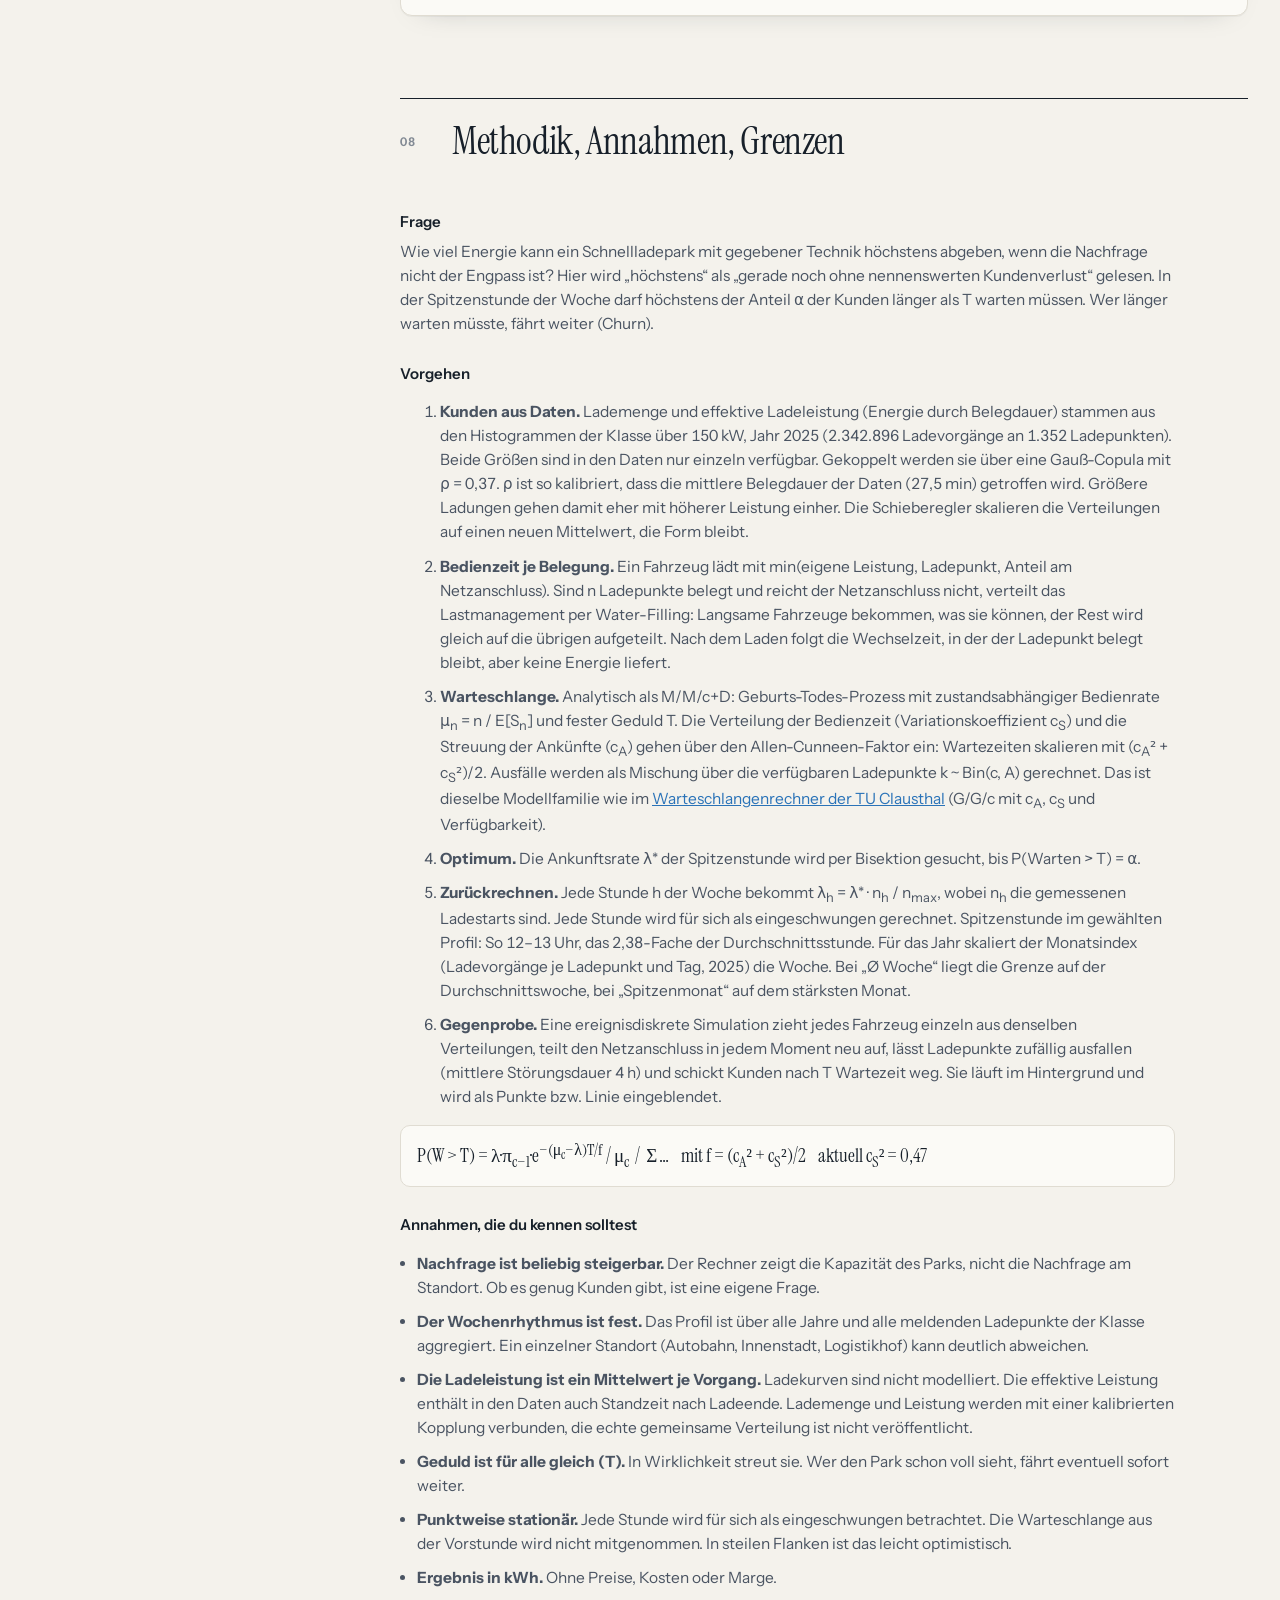
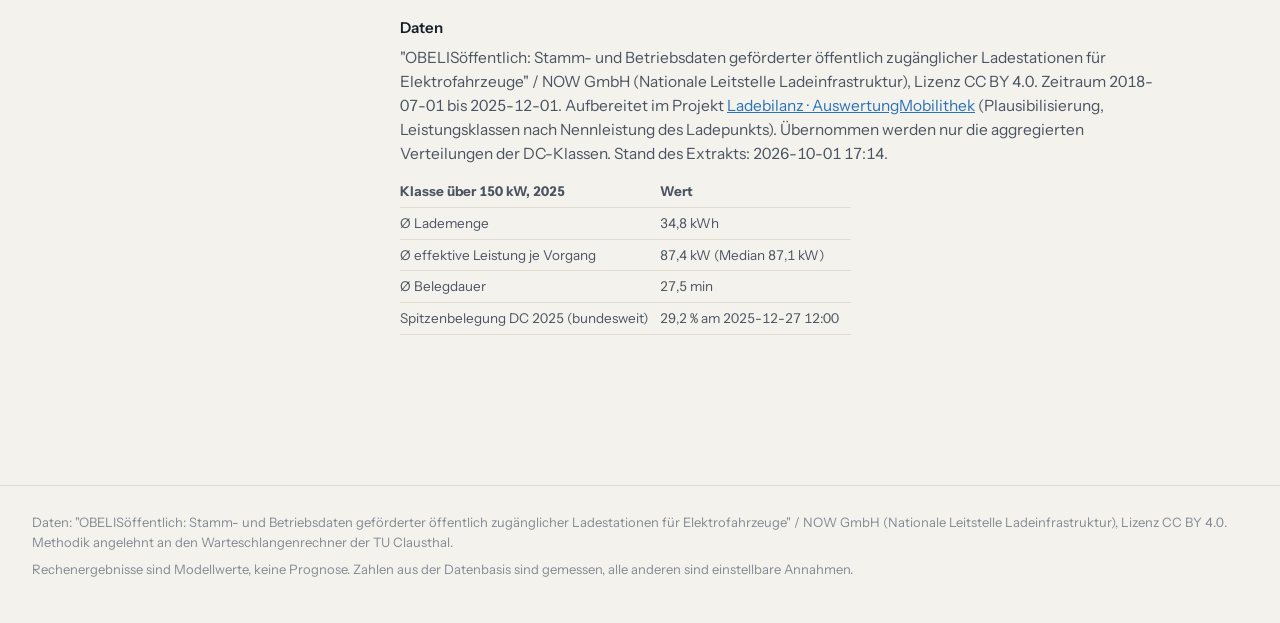
==== commit 270db6fa: "Ergebnis je Ladepunkt normiert - Zweite Kennzahlenzeile im Ergebnis: Spitzenstunde, Woche und Jahr j" ====
--- a/web/index.html
+++ b/web/index.html
@@ -113,6 +113,8 @@
         </header>
         <p class="summary" id="summary"></p>
         <div class="kpis" id="kpis"></div>
+        <p class="kpis__caption">Je Ladepunkt</p>
+        <div class="kpis kpis--lp" id="kpis-lp"></div>
       </section>
 
       <!-- 02 Live -->
@@ -218,7 +220,8 @@
           <p class="block__lede">Gleiche Kunden, gleiche Grenze, nur die Zahl der Ladepunkte ändert sich. Größere Parks puffern Zufall besser und kommen näher an ihre Kapazität. Der Netzanschluss setzt die Decke.</p>
         </header>
         <figure class="card">
-          <figcaption class="card__title">Energie je Woche nach Zahl der Ladepunkte <span class="legend" id="leg-scale"></span>
+          <figcaption class="card__title"><span id="scale-title">Energie je Woche nach Zahl der Ladepunkte</span> <span class="legend" id="leg-scale"></span>
+            <span class="seg seg--sm" id="seg-scale" role="group" aria-label="Normierung"><button type="button" data-v="total">Gesamt</button><button type="button" data-v="lp">je Ladepunkt</button></span>
             <button class="link-btn link-btn--sm" data-table="scale" type="button">Tabelle</button></figcaption>
           <div id="ch-scale" class="chart-box"></div>
           <div class="table-box" id="tb-scale" hidden></div>
--- a/web/css/style.css
+++ b/web/css/style.css
@@ -201,6 +201,11 @@
   .kpi:nth-child(-n+2) { border-bottom: 1px solid var(--hair); padding-bottom: 14px; }
 }
 
+.kpis__caption { margin: 26px 0 0; font-size: 11px; letter-spacing: 0.14em; text-transform: uppercase; color: var(--muted); font-weight: 600; }
+.kpis--lp { margin-top: 8px; }
+.kpis--lp .kpi__value { font-size: clamp(22px, 2.2vw, 30px); }
+.dock small { white-space: nowrap; }
+
 /* ---------- Live-Park */
 .card--live { padding: 14px 18px 16px; }
 .live__bar { display: flex; gap: 10px; flex-wrap: wrap; align-items: center; margin-bottom: 8px; }
@@ -261,7 +266,8 @@
     background: var(--ink); color: var(--page); border-radius: 14px; padding: 9px 16px; text-decoration: none; box-shadow: 0 12px 30px -12px rgba(0,0,0,.5); }
   .dock span { display: flex; flex-direction: column; line-height: 1.2; }
   .dock small { font-size: 10.5px; opacity: .7; letter-spacing: .04em; }
-  .dock b { font-size: 15px; font-weight: 600; }
+  .dock b { font-size: 14px; font-weight: 600; white-space: nowrap; }
+  @media (max-width: 420px) { .dock { padding: 8px 12px; gap: 6px; } .dock b { font-size: 12.5px; } .dock small { font-size: 9.5px; } }
   .foot { padding-bottom: 96px; }
 }
 
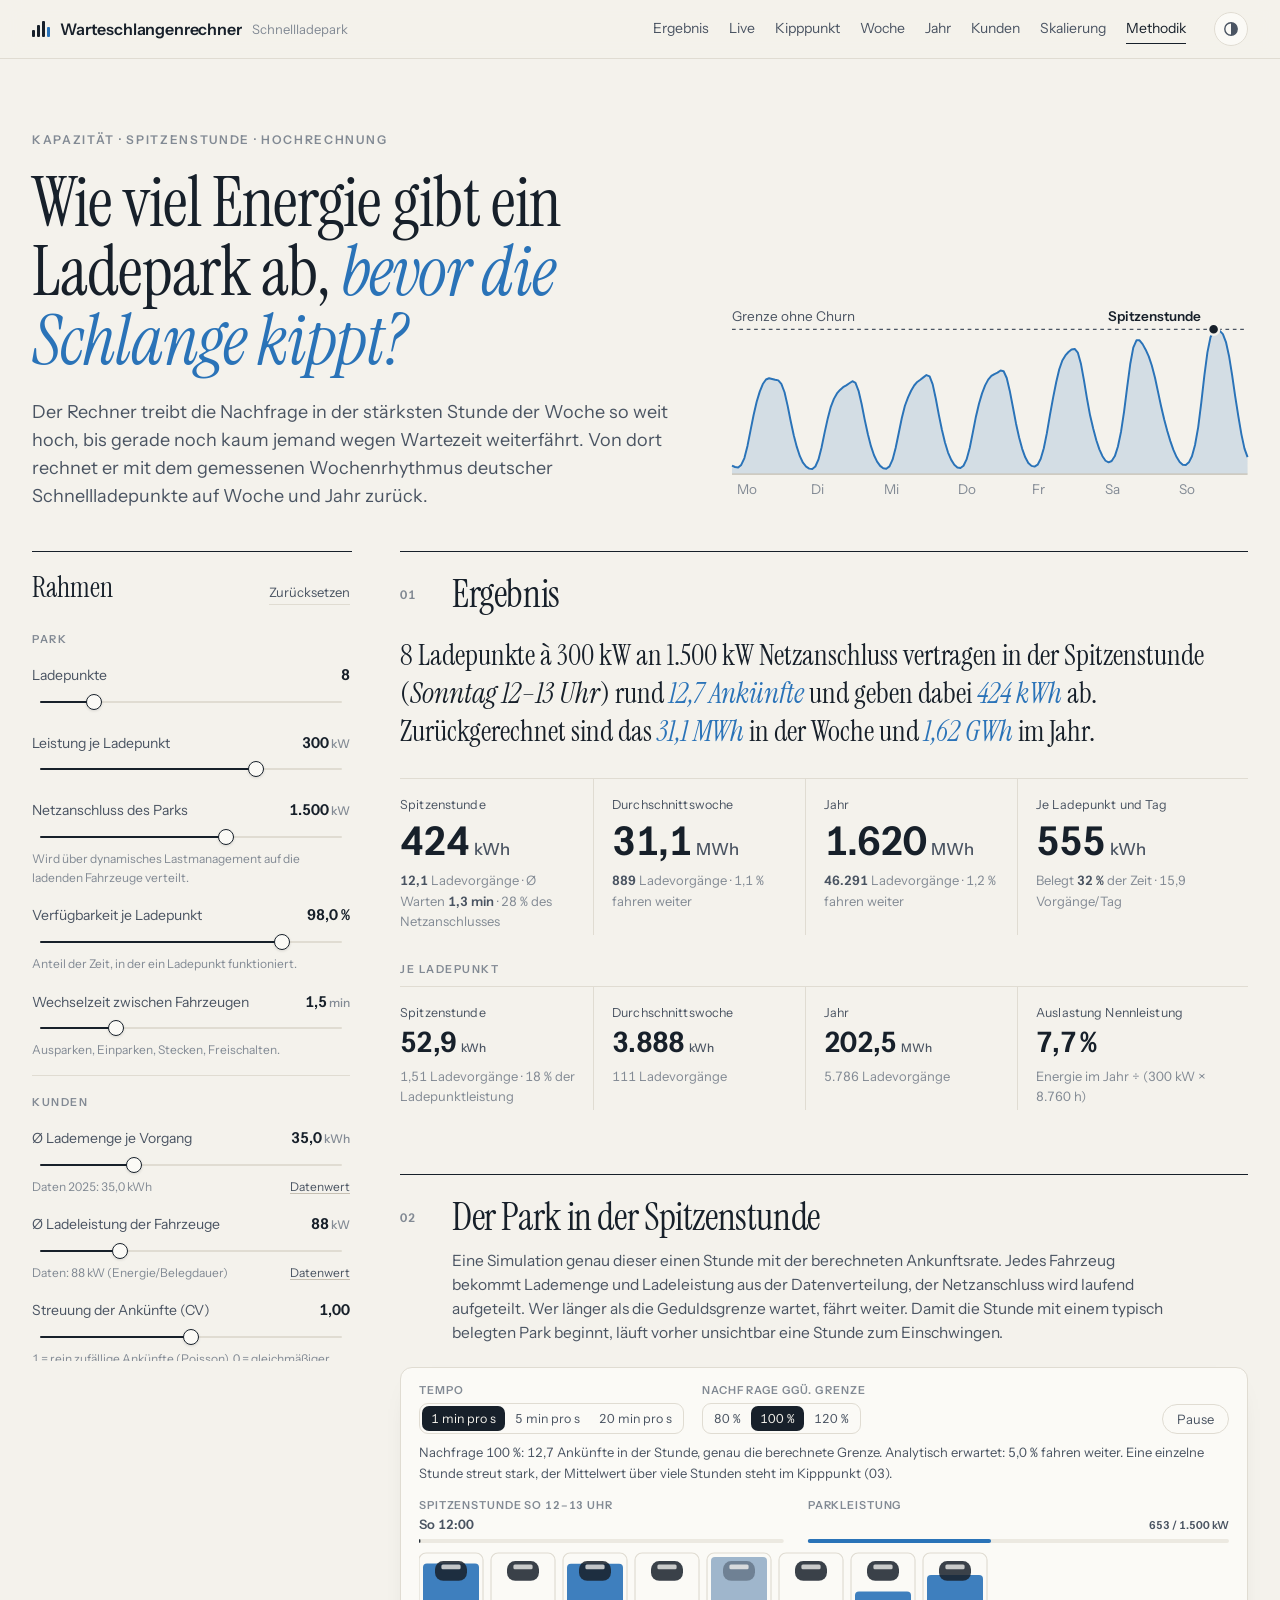
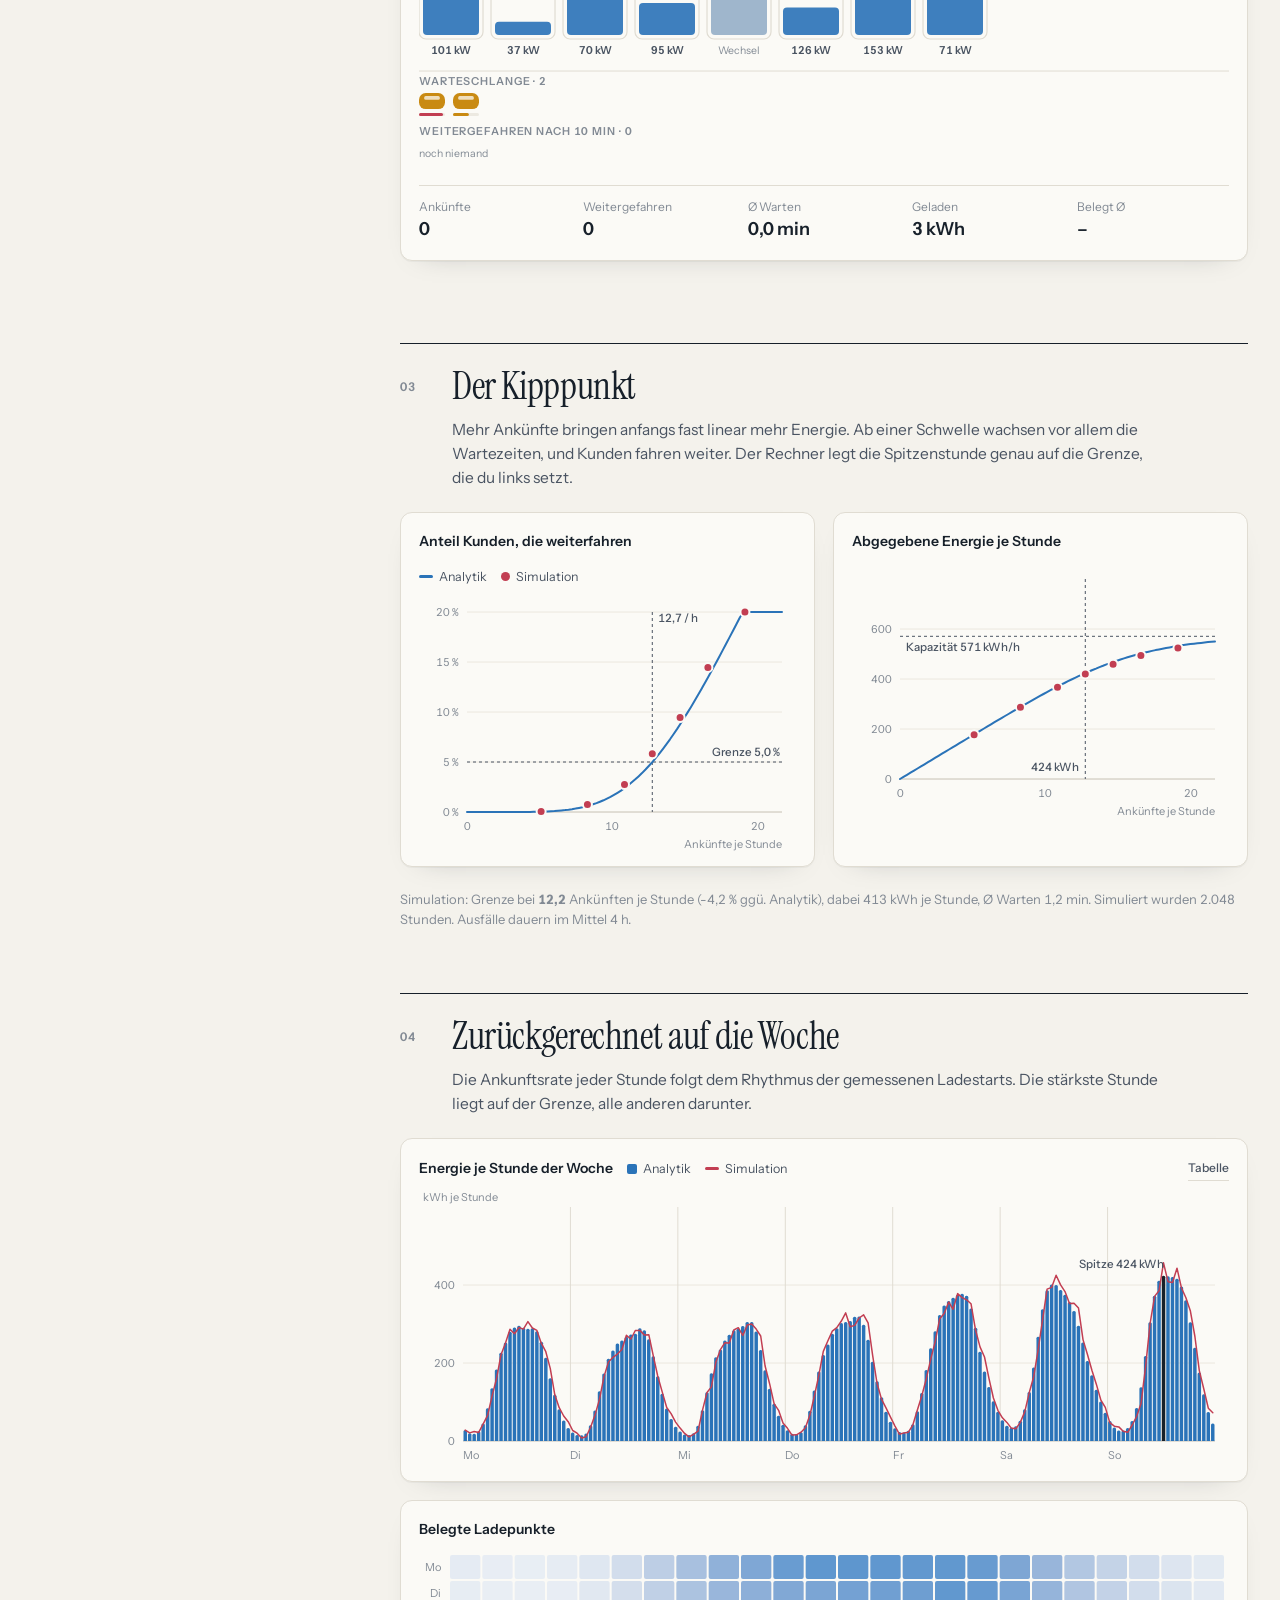
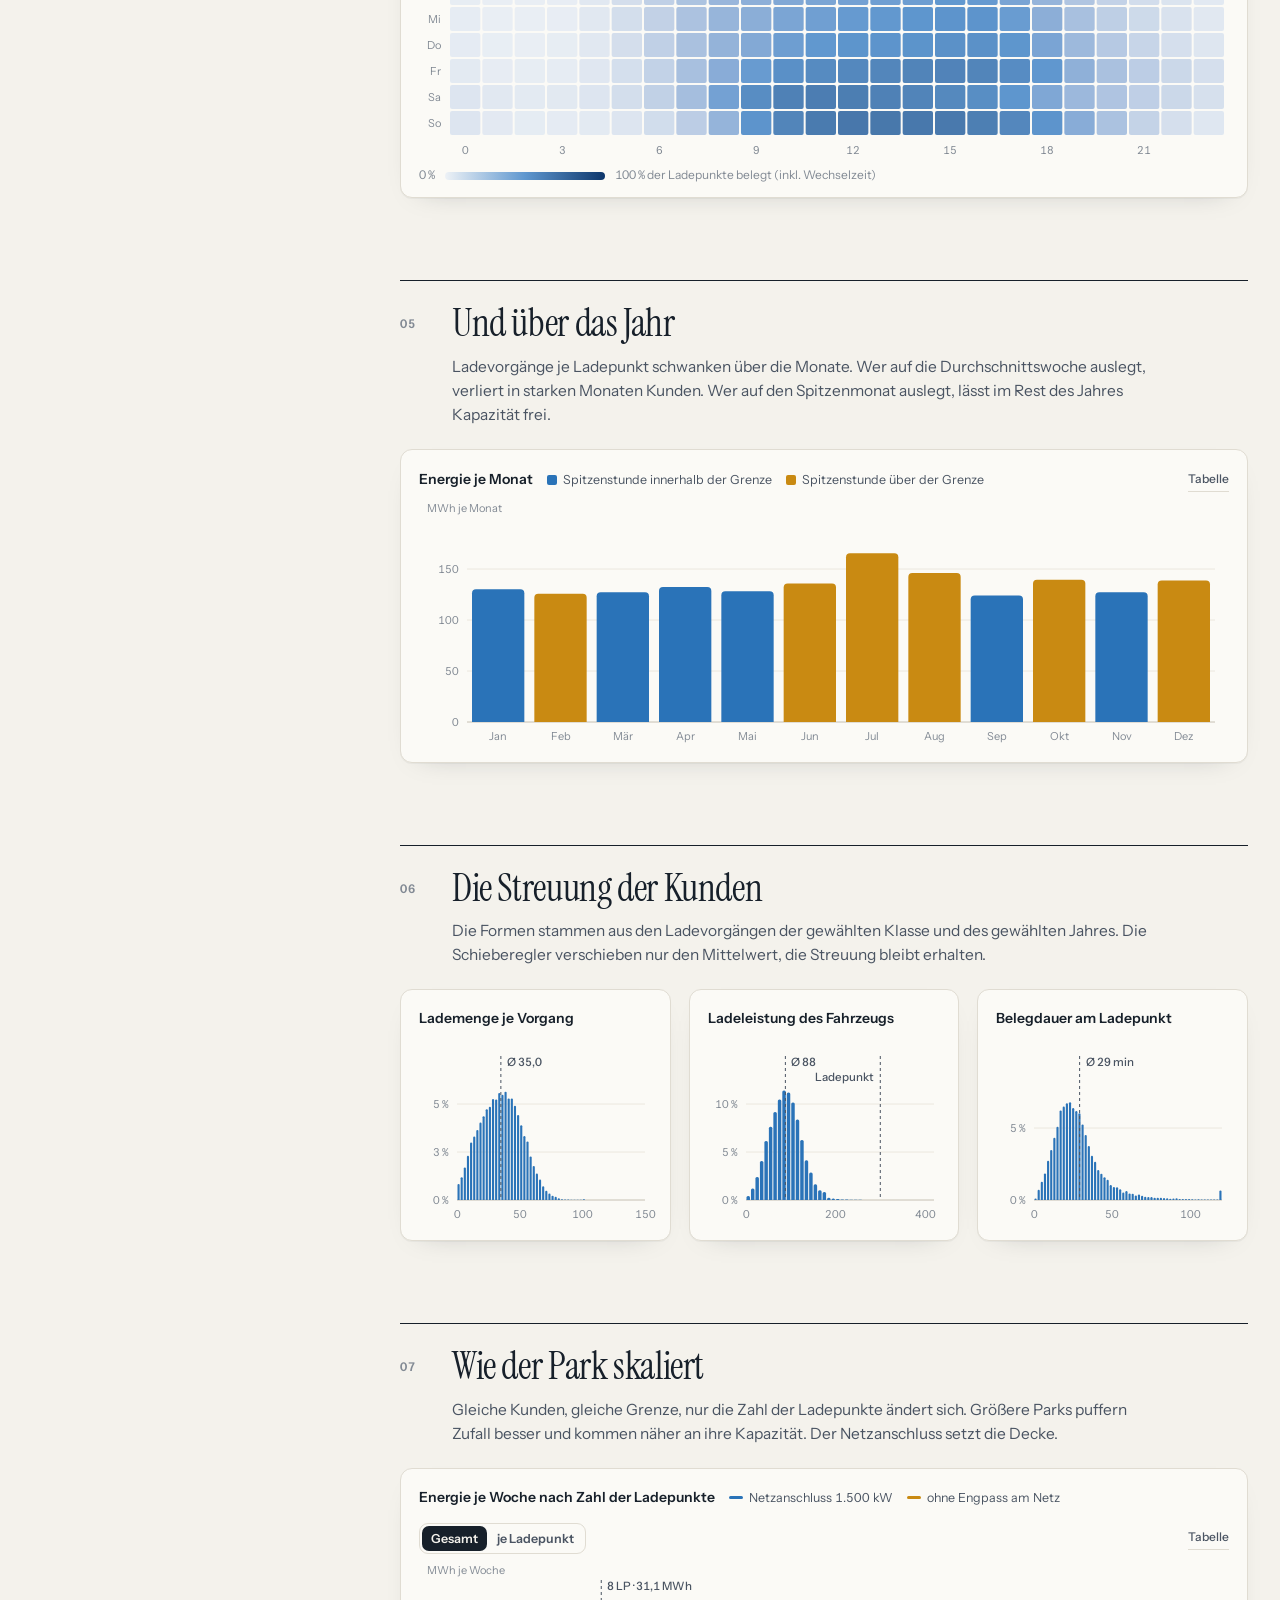
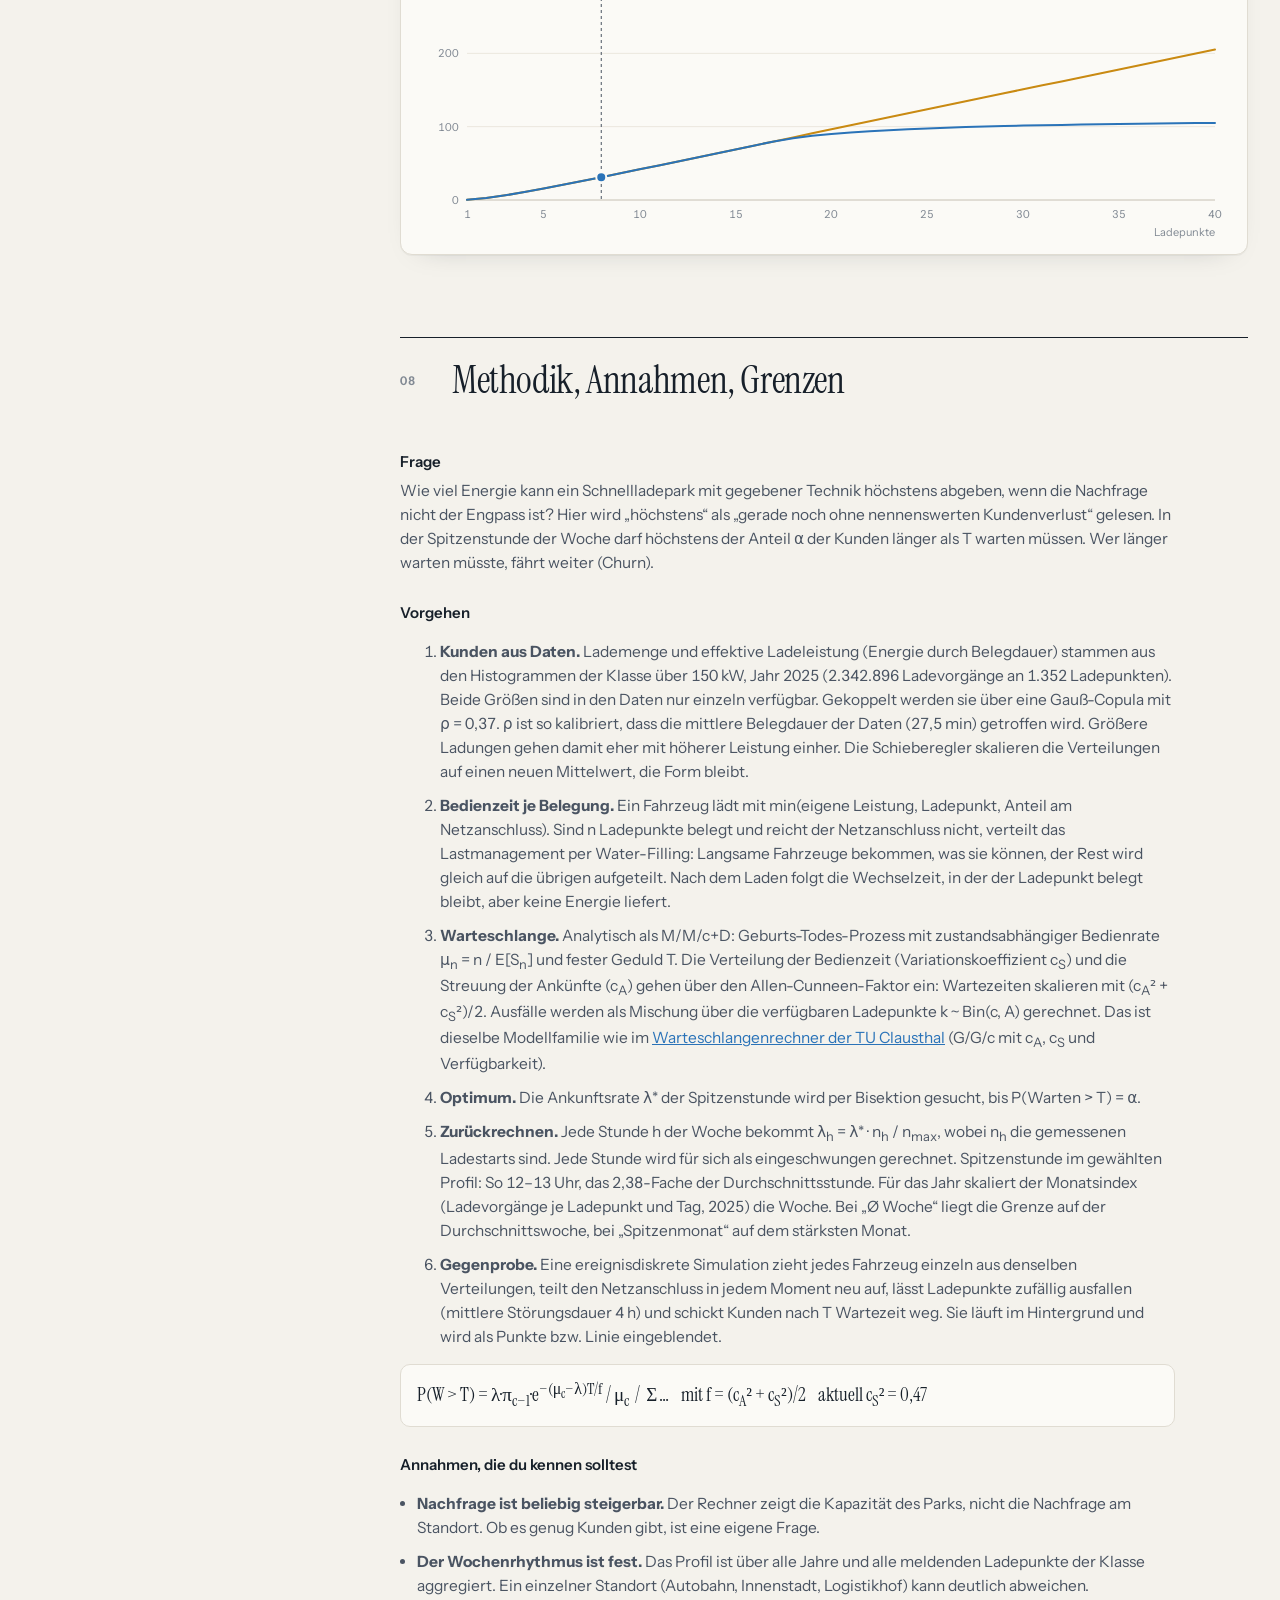
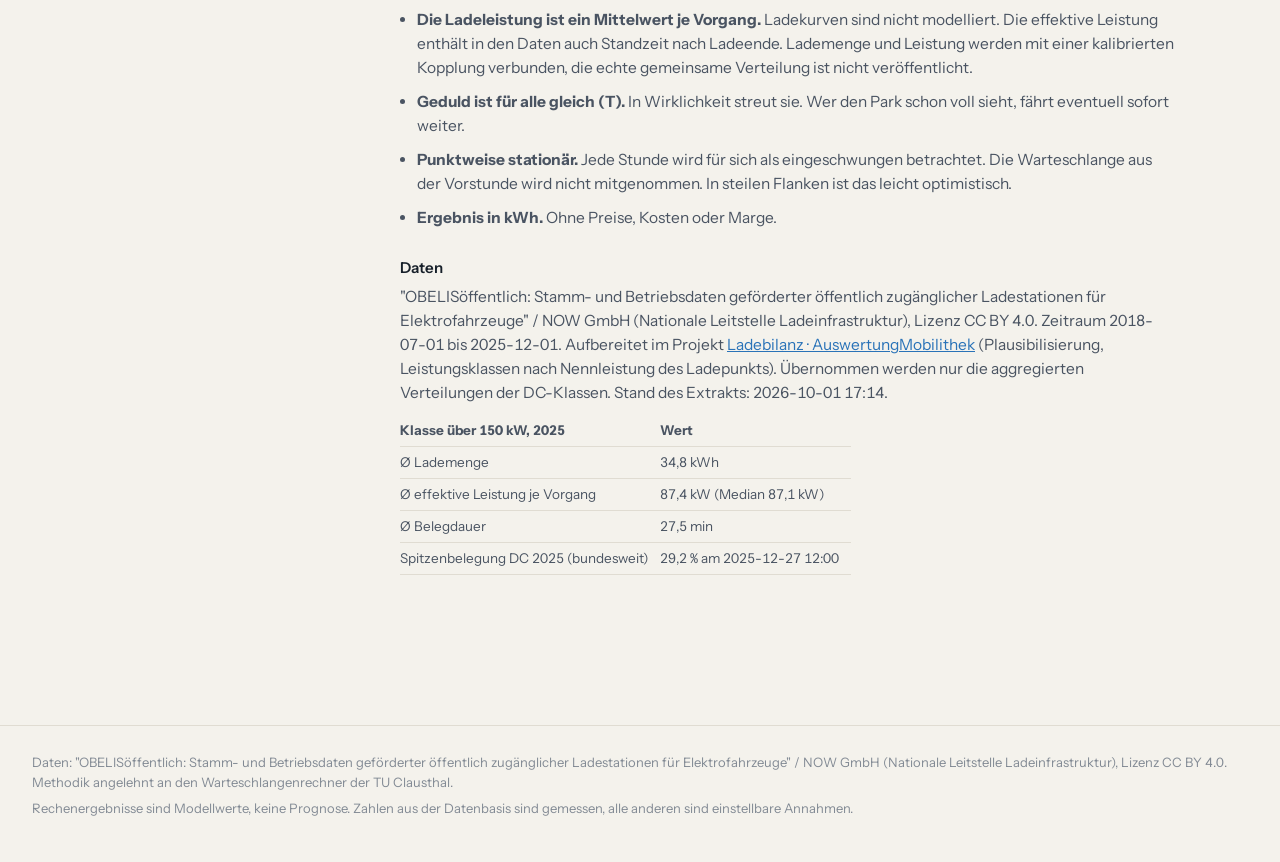
==== commit 50c305e0: "Live-Park zeigt genau die Spitzenstunde - Simulation läuft eine Stunde (nach unsichtbarer Einschwing" ====
--- a/web/index.html
+++ b/web/index.html
@@ -122,22 +122,29 @@
         <header class="block__head">
           <span class="block__no">02</span>
           <h2>Der Park in der Spitzenstunde</h2>
-          <p class="block__lede">Eine laufende Simulation mit der gefundenen Ankunftsrate. Jedes Fahrzeug bekommt Lademenge und Ladeleistung aus der Datenverteilung. Der Netzanschluss wird dynamisch aufgeteilt.</p>
+          <p class="block__lede">Eine Simulation genau dieser einen Stunde mit der berechneten Ankunftsrate. Jedes Fahrzeug bekommt Lademenge und Ladeleistung aus der Datenverteilung, der Netzanschluss wird laufend aufgeteilt. Wer länger als die Geduldsgrenze wartet, fährt weiter. Damit die Stunde mit einem typisch belegten Park beginnt, läuft vorher unsichtbar eine Stunde zum Einschwingen.</p>
         </header>
         <div class="card card--live">
           <div class="live__bar">
-            <div class="seg seg--sm" id="seg-speed" role="group" aria-label="Geschwindigkeit">
-              <button type="button" data-v="1">1 min/s</button>
-              <button type="button" data-v="5">5 min/s</button>
-              <button type="button" data-v="20">20 min/s</button>
+            <div class="live__ctl">
+              <span class="ctl__label">Tempo</span>
+              <div class="seg seg--sm" id="seg-speed" role="group" aria-label="Tempo">
+                <button type="button" data-v="1">1 min pro s</button>
+                <button type="button" data-v="5">5 min pro s</button>
+                <button type="button" data-v="20">20 min pro s</button>
+              </div>
             </div>
-            <div class="seg seg--sm" id="seg-load" role="group" aria-label="Nachfrage">
-              <button type="button" data-v="0.8">80 %</button>
-              <button type="button" data-v="1">100 %</button>
-              <button type="button" data-v="1.2">120 %</button>
+            <div class="live__ctl">
+              <span class="ctl__label">Nachfrage ggü. Grenze</span>
+              <div class="seg seg--sm" id="seg-load" role="group" aria-label="Nachfrage gegenüber der berechneten Grenze">
+                <button type="button" data-v="0.8">80 %</button>
+                <button type="button" data-v="1">100 %</button>
+                <button type="button" data-v="1.2">120 %</button>
+              </div>
             </div>
             <button class="icon-btn icon-btn--text" id="play" type="button" aria-pressed="true">Pause</button>
           </div>
+          <p class="live__note" id="load-note"></p>
           <div id="park" class="park"></div>
           <div class="live__stats" id="live-stats"></div>
         </div>
--- a/web/css/style.css
+++ b/web/css/style.css
@@ -209,7 +209,11 @@
 /* ---------- Live-Park */
 .card--live { padding: 14px 18px 16px; }
 .live__bar { display: flex; gap: 10px; flex-wrap: wrap; align-items: center; margin-bottom: 8px; }
+.live__bar { align-items: flex-end; gap: 18px; }
 .live__bar #play { margin-left: auto; }
+.live__ctl { display: flex; flex-direction: column; gap: 4px; }
+.live__ctl .ctl__label { font-size: 11px; letter-spacing: 0.1em; text-transform: uppercase; color: var(--muted); font-weight: 600; }
+.live__note { font-size: 13px; color: var(--ink-2); margin: 2px 0 12px; }
 .park svg { display: block; width: 100%; height: auto; }
 .park .lp-label { font-size: 10.5px; fill: var(--muted); }
 .park .lp-kw { font-size: 11px; fill: var(--ink-2); font-weight: 600; }
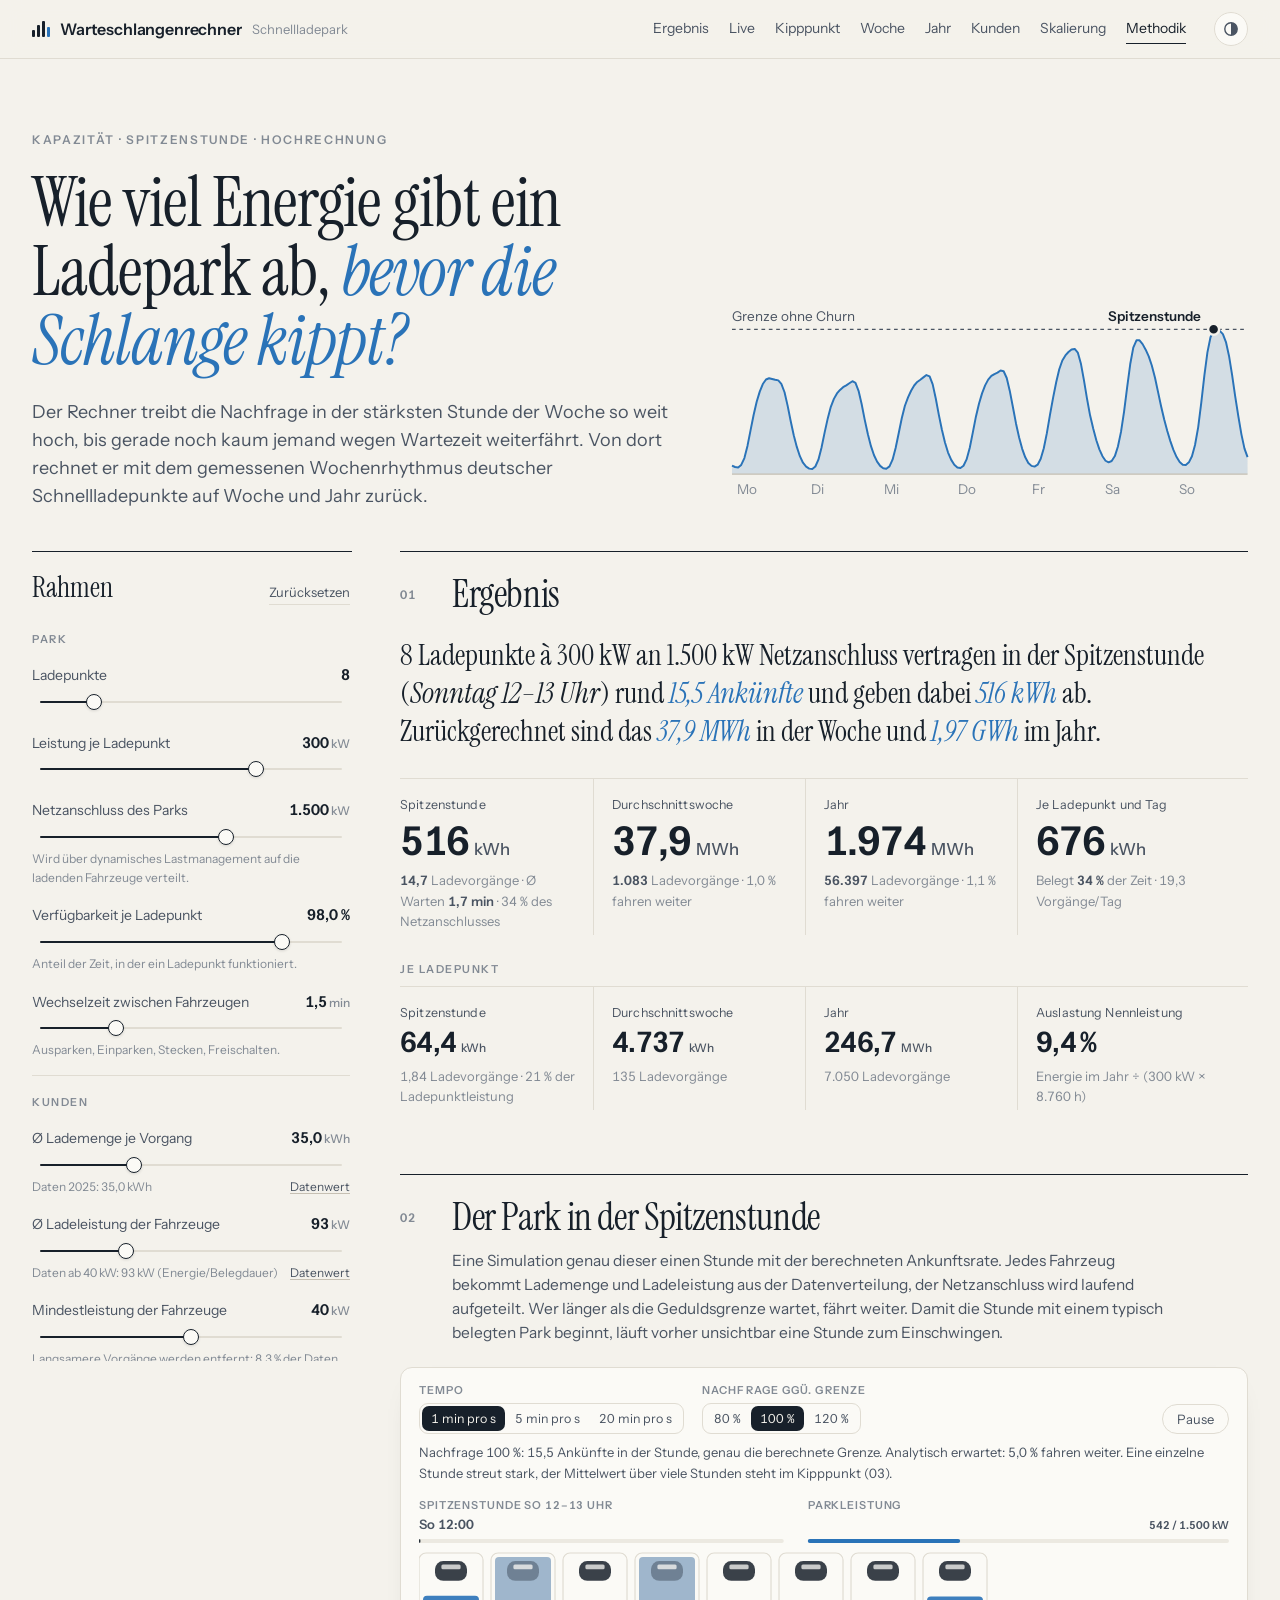
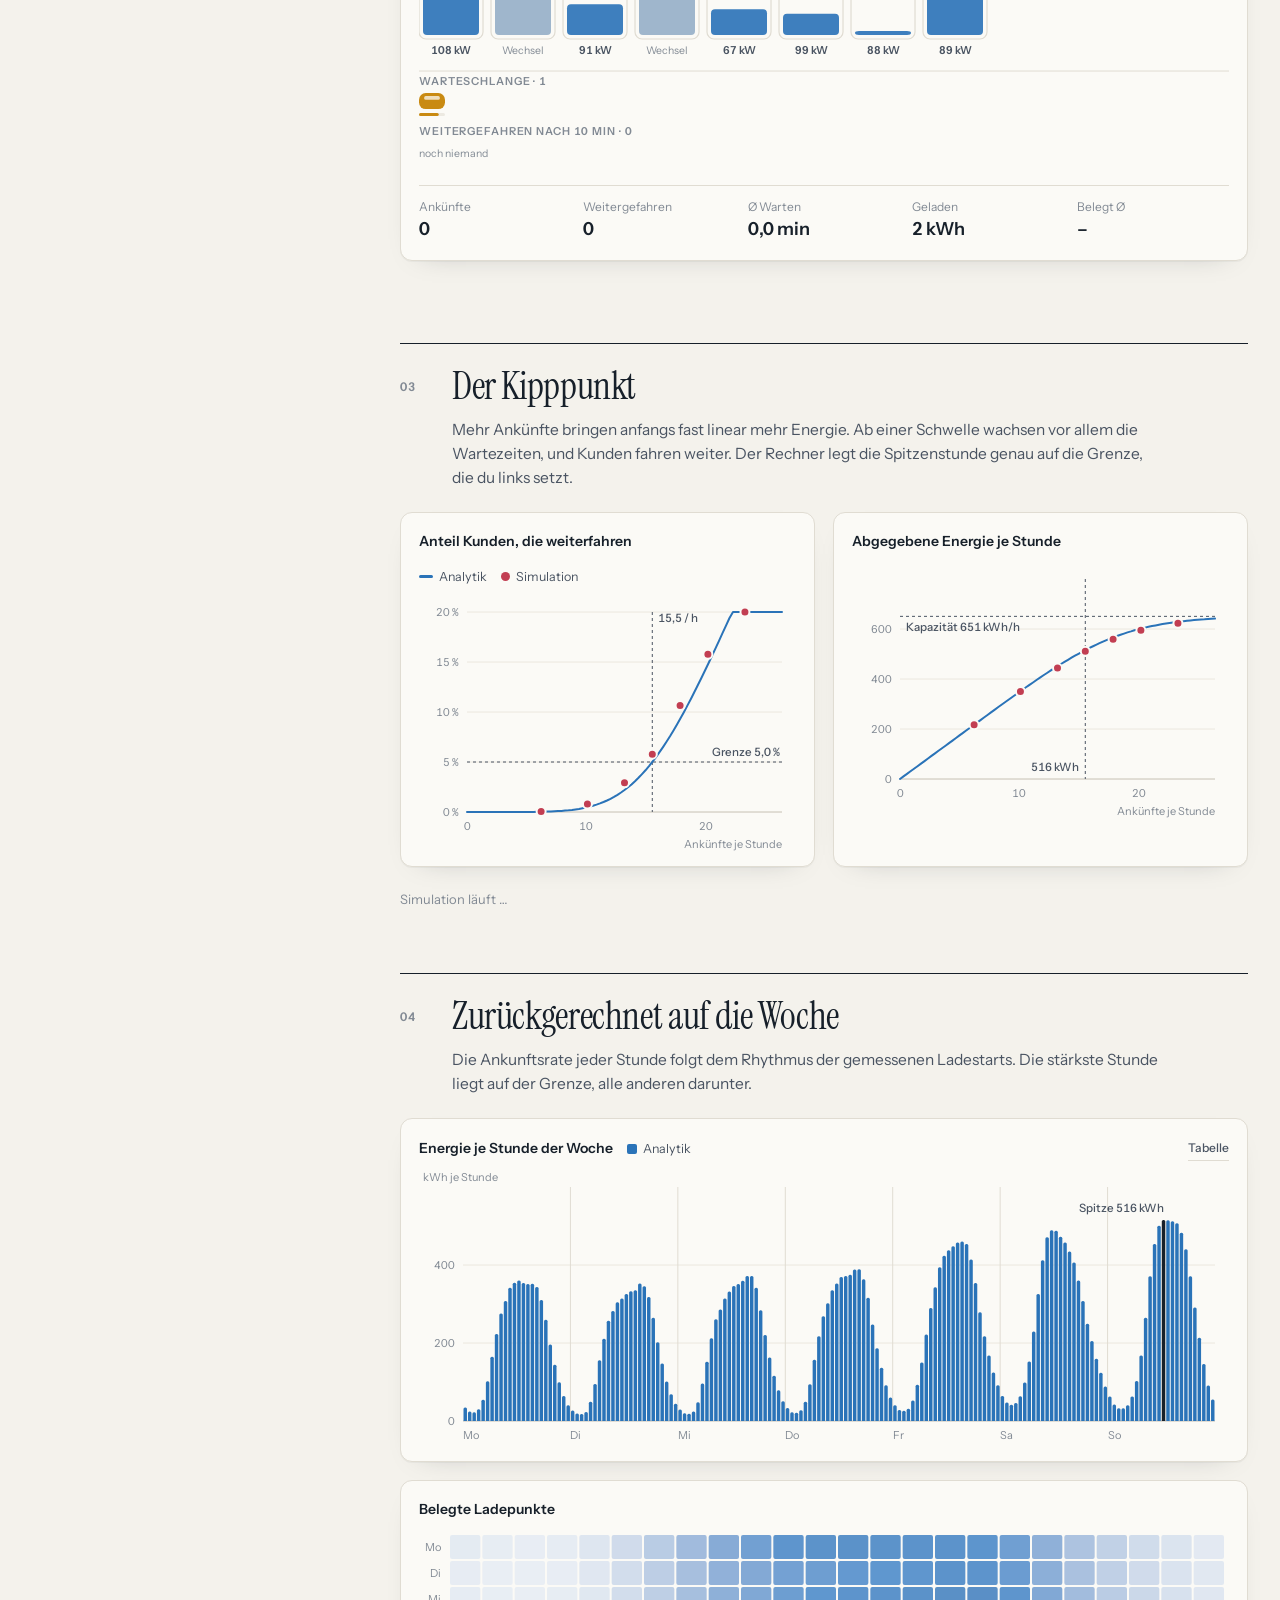
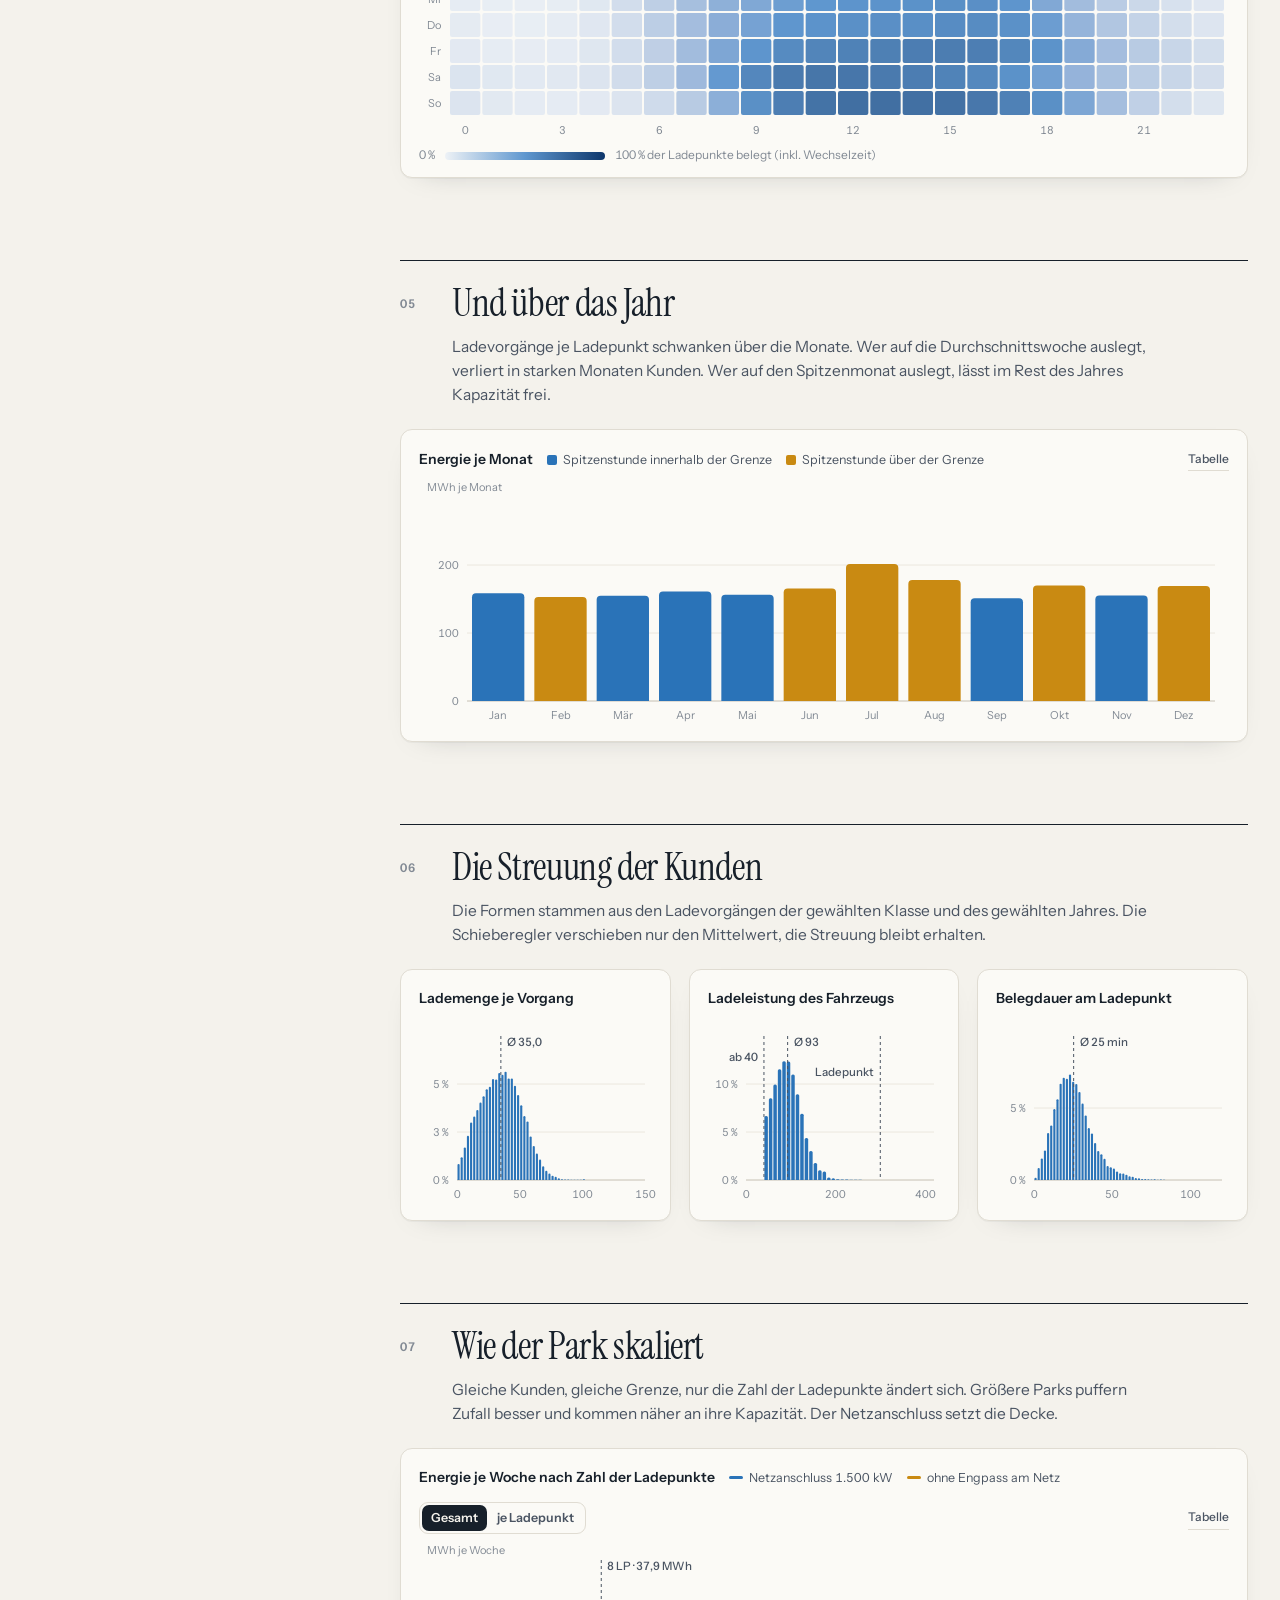
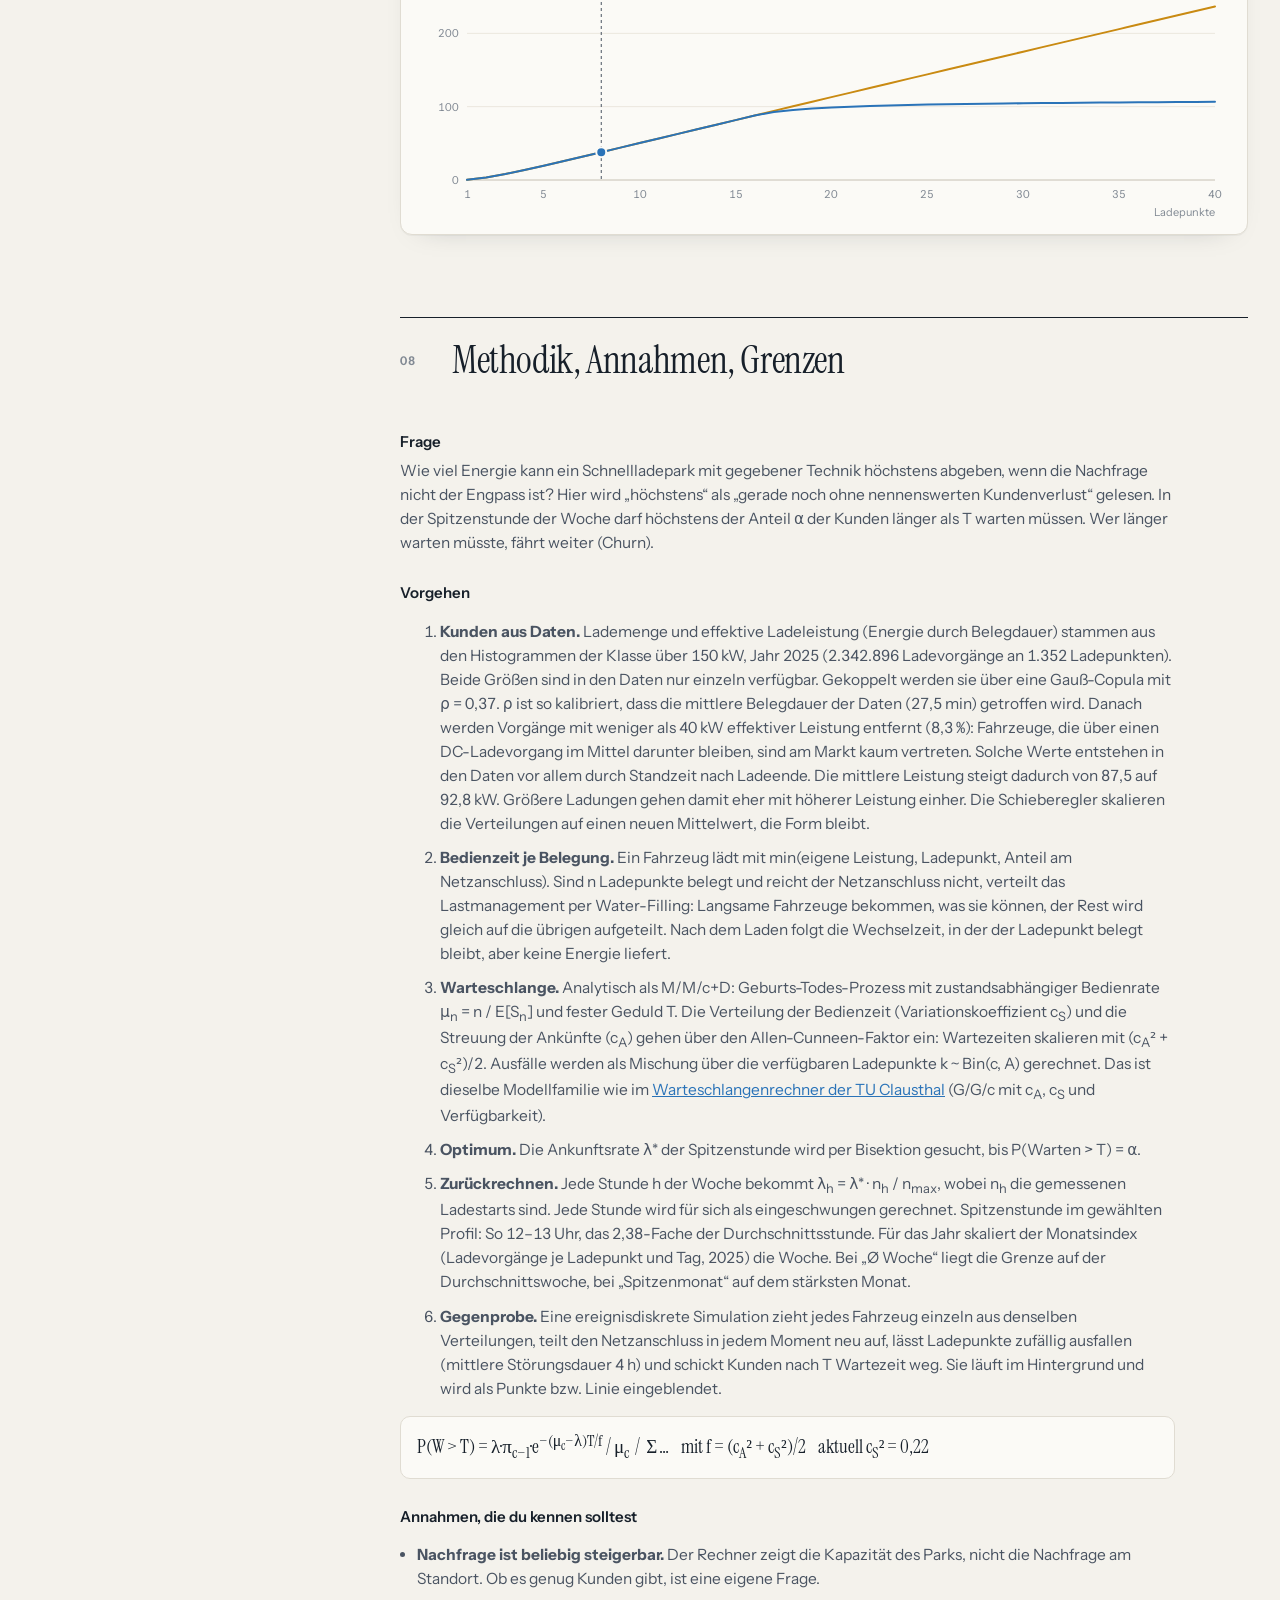
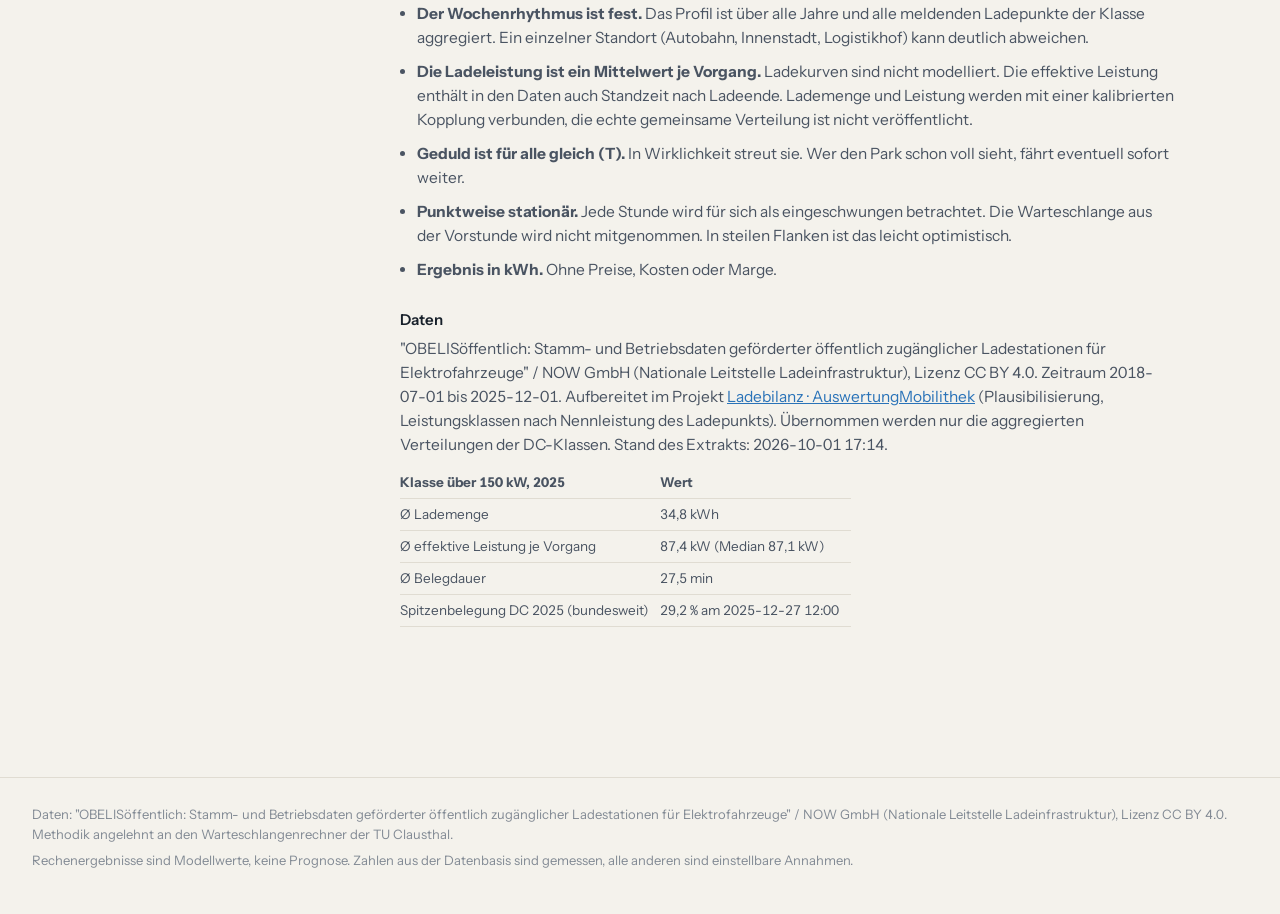
==== commit 79940562: "Mindestleistung der Fahrzeuge (Standard 40 kW) - Vorgänge mit geringerer effektiver Leistung werden " ====
--- a/web/index.html
+++ b/web/index.html
@@ -69,6 +69,7 @@
           <legend>Kunden</legend>
           <div class="field" data-key="E"></div>
           <div class="field" data-key="Pv"></div>
+          <div class="field" data-key="pmin"></div>
           <div class="field" data-key="ca"></div>
         </fieldset>
 
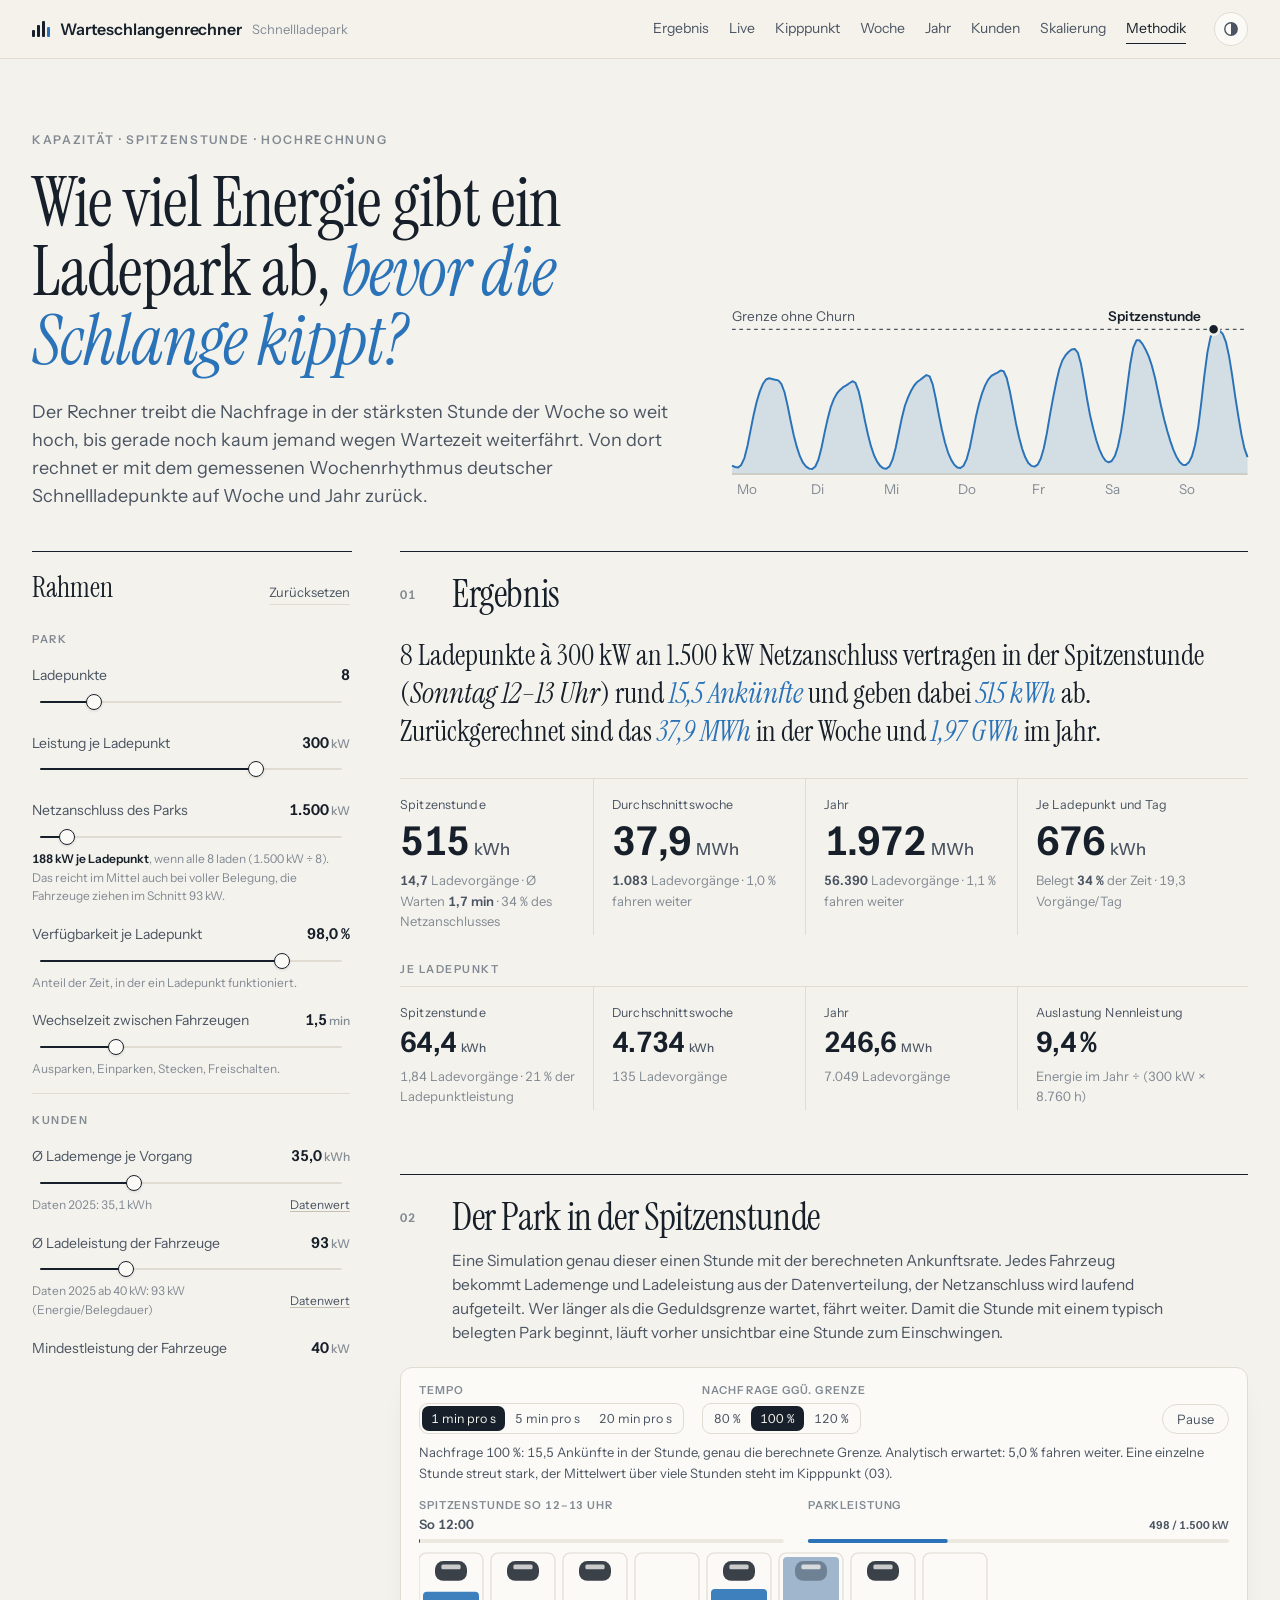
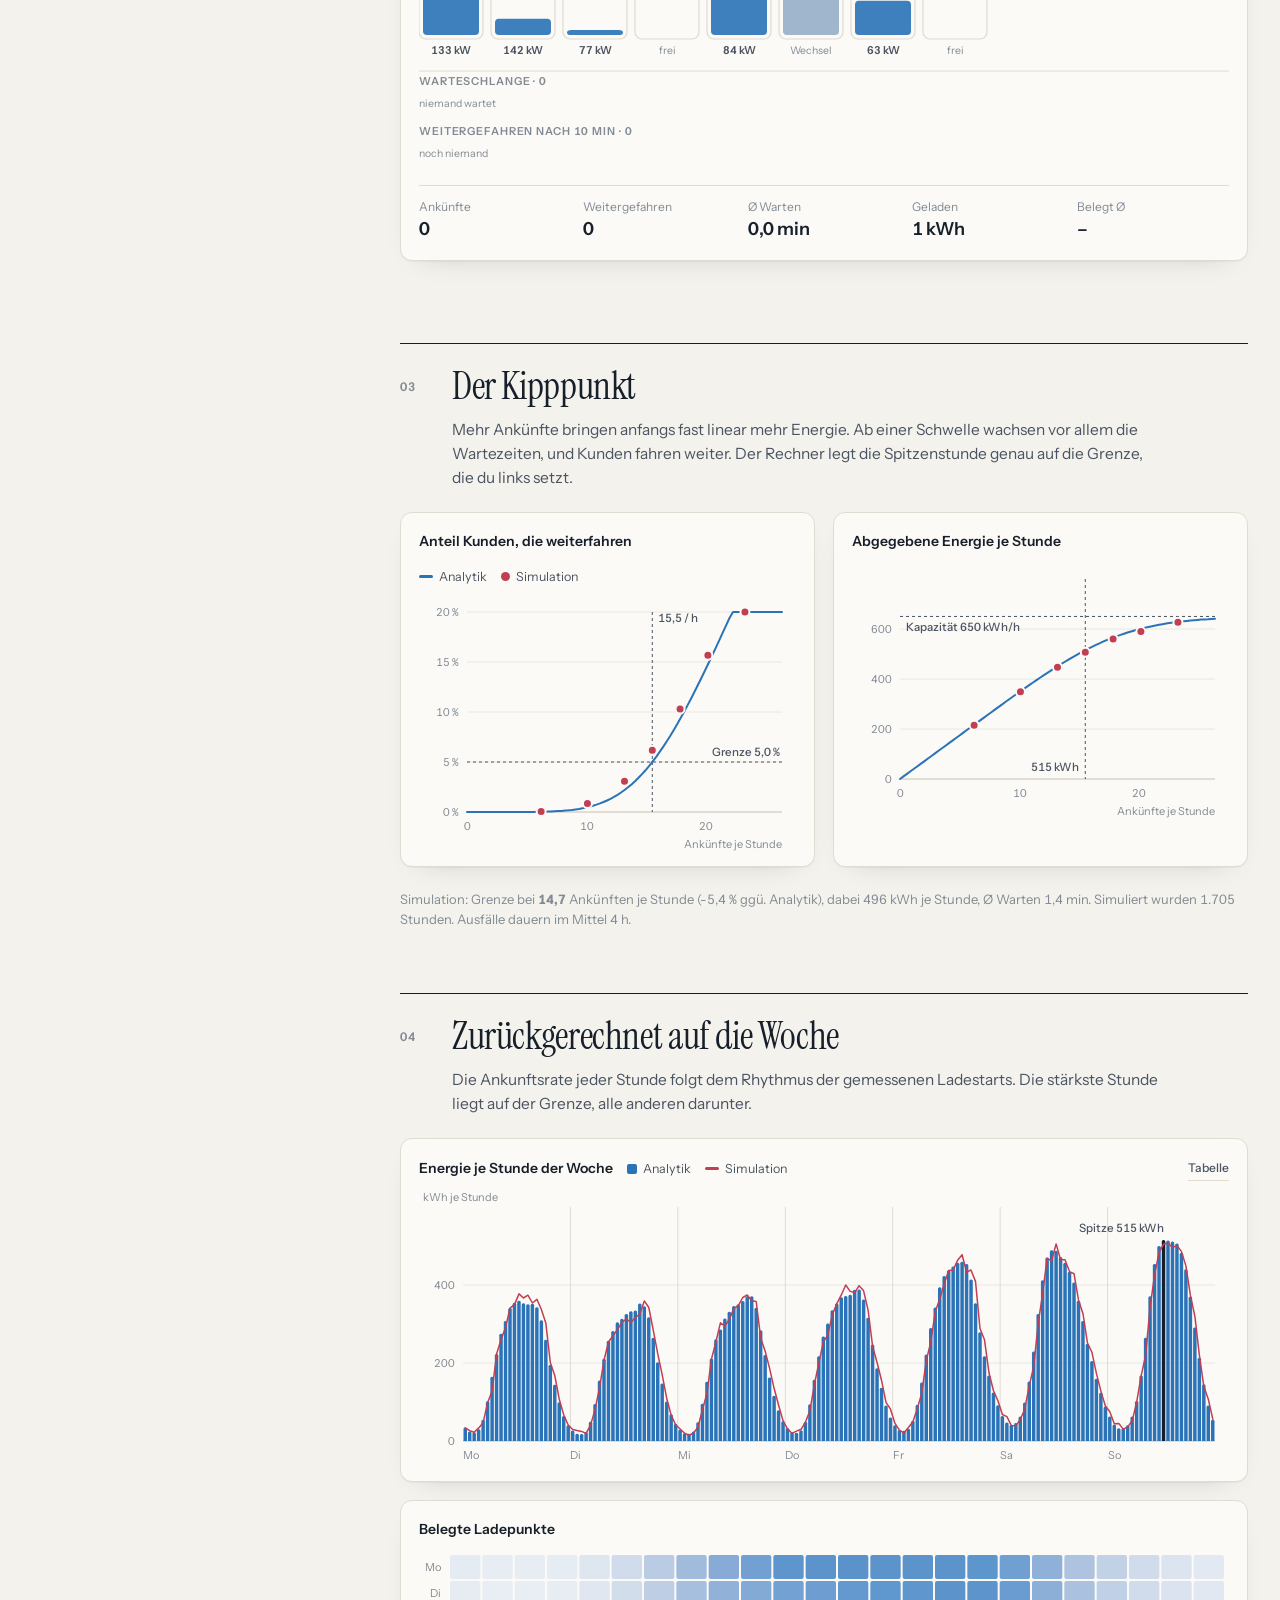
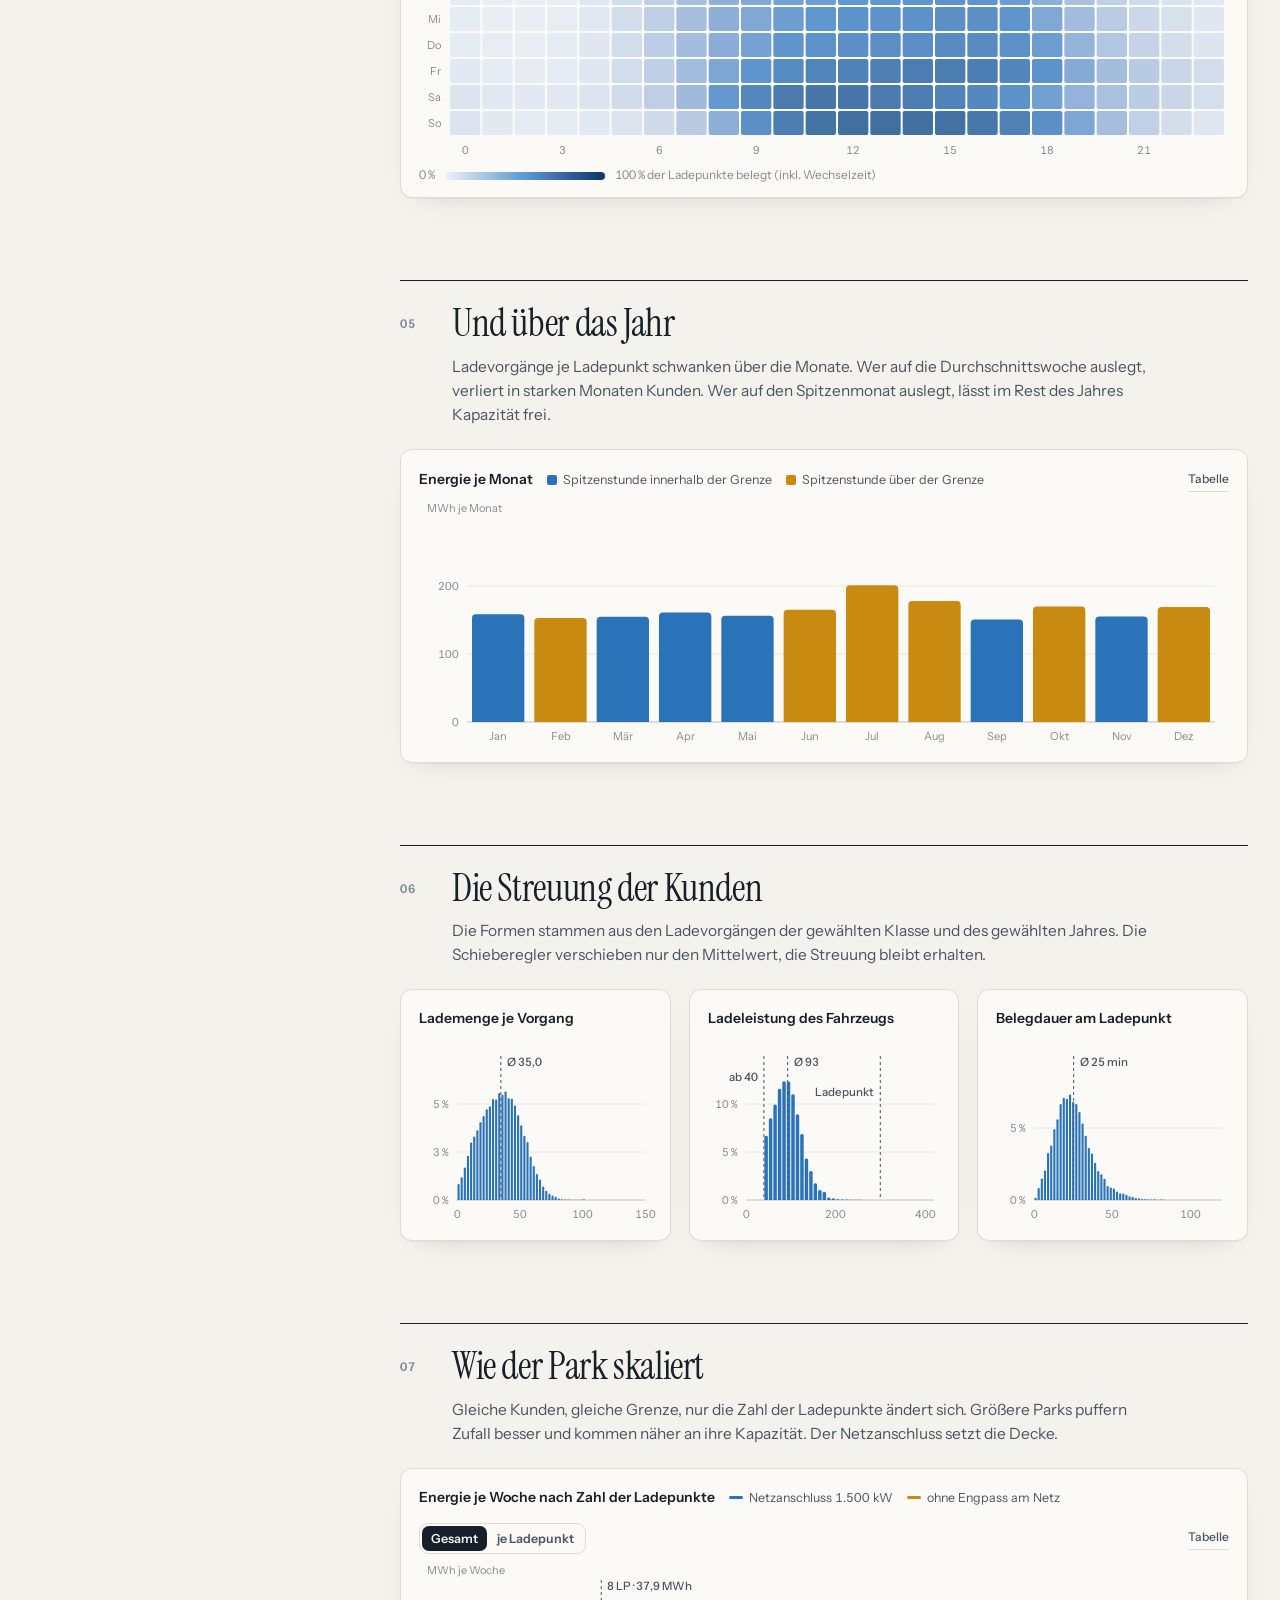
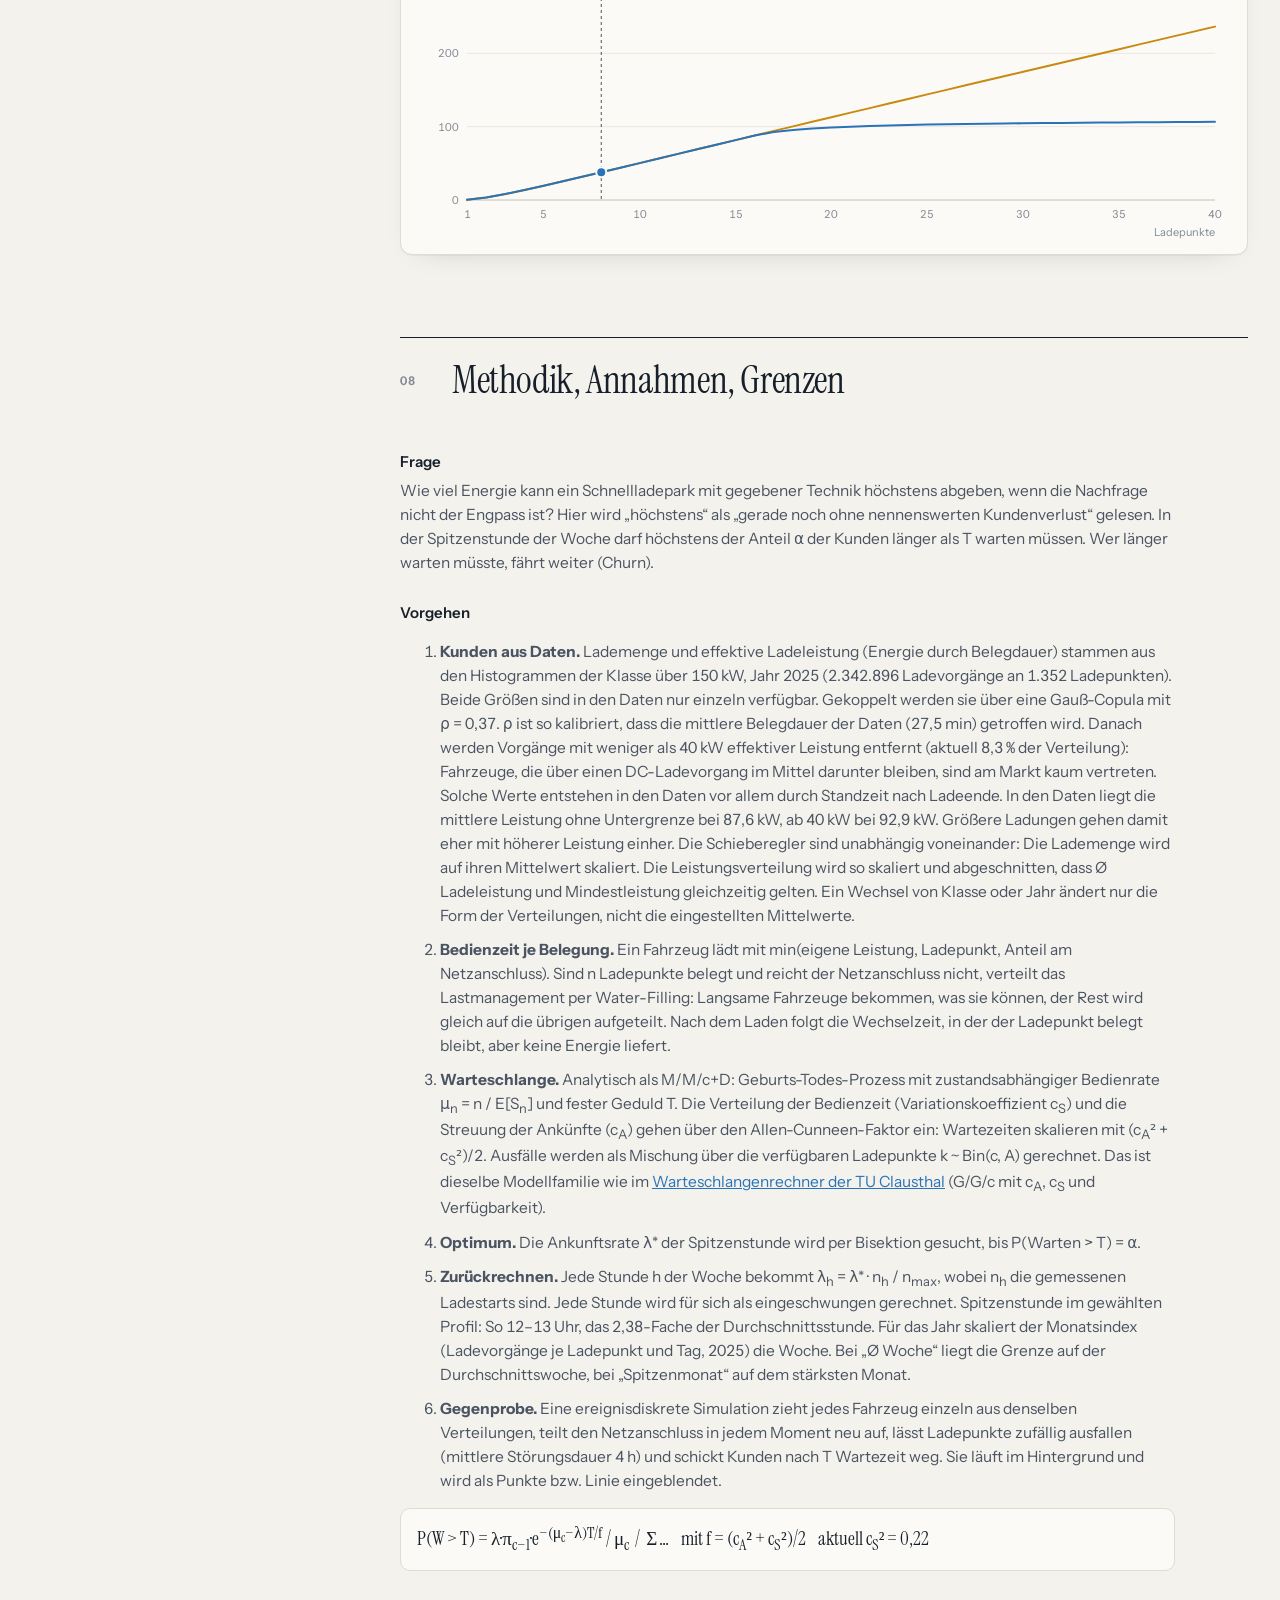
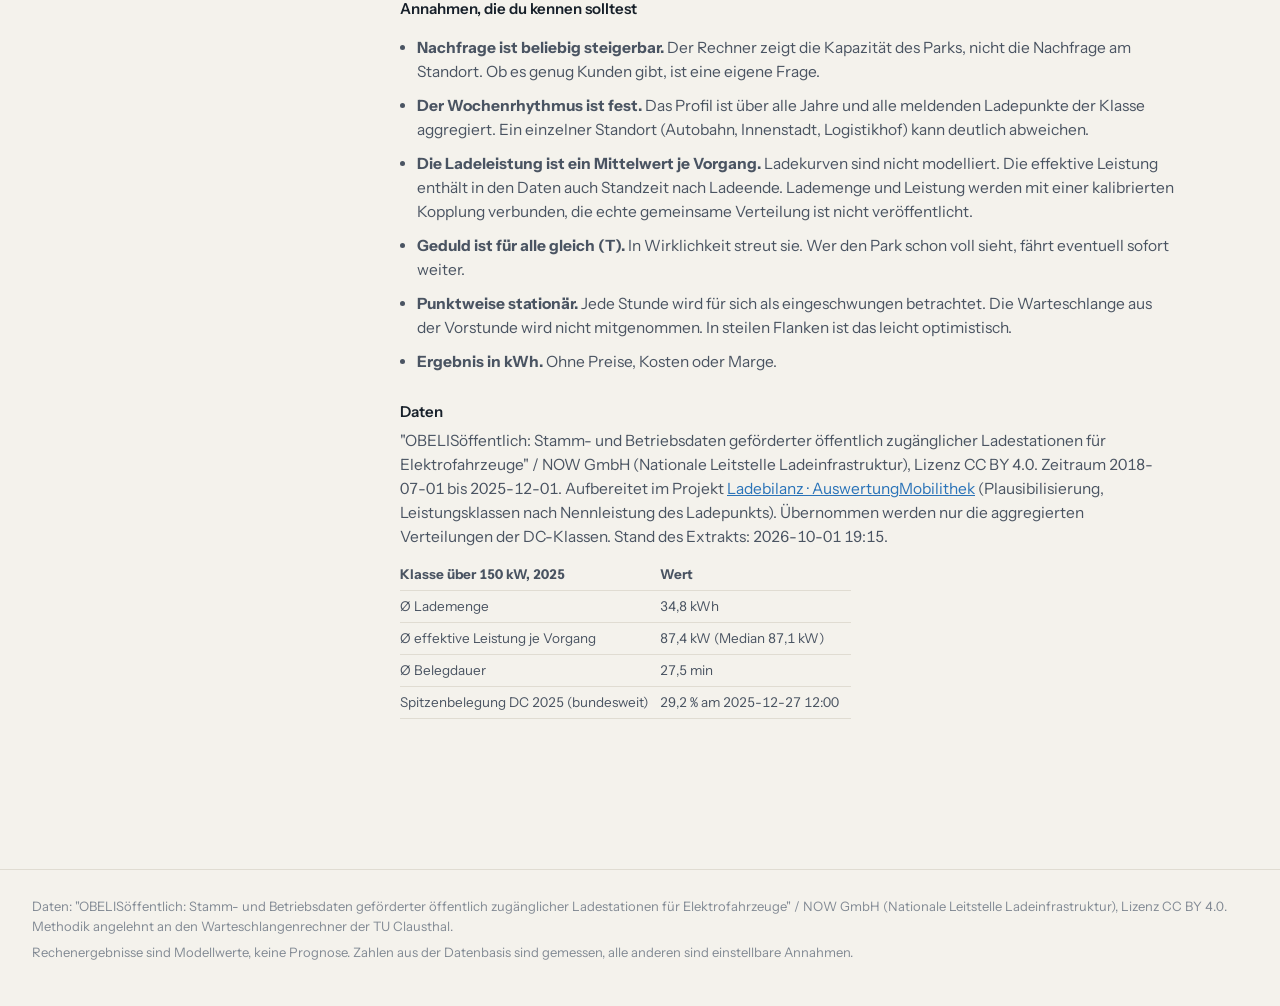
==== commit 5979fb1d: "Dynamische Preise als Opt-in - Schalter im Panel: Hochpreis- und Rabatt-Stunden je Tag, Anteil der  " ====
--- a/web/index.html
+++ b/web/index.html
@@ -24,6 +24,7 @@
         <a href="#live">Live</a>
         <a href="#kante">Kipppunkt</a>
         <a href="#woche">Woche</a>
+        <a href="#preise" hidden>Preise</a>
         <a href="#jahr">Jahr</a>
         <a href="#kunden">Kunden</a>
         <a href="#skalierung">Skalierung</a>
@@ -79,6 +80,21 @@
           <div class="field" data-key="alpha"></div>
         </fieldset>
 
+        <fieldset class="group group--opt">
+          <legend><span>Dynamische Preise</span>
+            <label class="switch" title="Dynamische Preise ein/aus"><input type="checkbox" id="in-dyn" aria-label="Dynamische Preise einbeziehen"><span aria-hidden="true"></span></label></legend>
+          <p class="group__lede">Optional: Aufschlag in den stärksten Stunden, Rabatt in den schwächsten. Ein Teil der Kunden weicht aus. Ergebnis zusätzlich in €.</p>
+          <div id="dyn-body" hidden>
+            <div class="field" data-key="dynN"></div>
+            <div class="field" data-key="dynLow"></div>
+            <div class="field" data-key="dynShift"></div>
+            <div class="field" data-key="dynLoss"></div>
+            <div class="field" data-key="price"></div>
+            <div class="field" data-key="dynUp"></div>
+            <div class="field" data-key="dynDown"></div>
+          </div>
+        </fieldset>
+
         <fieldset class="group">
           <legend>Datenbasis</legend>
           <div class="ctl">
@@ -116,6 +132,8 @@
         <div class="kpis" id="kpis"></div>
         <p class="kpis__caption">Je Ladepunkt</p>
         <div class="kpis kpis--lp" id="kpis-lp"></div>
+        <p class="kpis__caption" id="kpis-eur-cap" hidden>Umsatz mit dynamischen Preisen</p>
+        <div class="kpis kpis--lp" id="kpis-eur" hidden></div>
       </section>
 
       <!-- 02 Live -->
@@ -191,6 +209,17 @@
         </figure>
       </section>
 
+      <!-- Dynamische Preise (Opt-in) -->
+      <section class="block" id="preise" hidden>
+        <header class="block__head">
+          <span class="block__no">05</span>
+          <h2>Dynamische Preise</h2>
+          <p class="block__lede">Ein Aufschlag in den stärksten Stunden schiebt einen Teil der Nachfrage in schwache Stunden desselben Tages. Die Spitze wird flacher, der Park wird erneut auf die Grenze gelegt und verträgt über die Woche mehr Kunden. Verglichen wird mit demselben Park bei Einheitspreis.</p>
+        </header>
+        <figure class="card"><figcaption class="card__title">Nachfrage je Stunde der Woche <span class="legend" id="leg-dyn"></span></figcaption><div id="ch-dyn" class="chart-box"></div></figure>
+        <figure class="card"><figcaption class="card__title">Vergleich mit Einheitspreis</figcaption><div id="dyn-table"></div></figure>
+      </section>
+
       <!-- 05 Jahr -->
       <section class="block" id="jahr">
         <header class="block__head">
--- a/web/css/style.css
+++ b/web/css/style.css
@@ -15,6 +15,8 @@
   --accent: #2a73b8;
   --accent-soft: rgba(42, 115, 184, 0.10);
   --focus: #2a73b8;
+  --good: #2f7d4f;
+  --bad: #a8343f;
 
   /* Serien: Reihenfolge fest, validiert (CVD ΔE ≥ 14 hell, ≥ 9 dunkel) */
   --s1: #2a73b8;   /* Fjord: Analytik */
@@ -46,7 +48,7 @@
     --page: #0e1318; --surface: #141b22; --surface-2: #1b242d;
     --ink: #e9ecef; --ink-2: #b2bac3; --muted: #7c8691;
     --hair: #222c36; --axis: #36414d; --grid: #1c252e;
-    --accent: #5b9be0; --accent-soft: rgba(91, 155, 224, 0.14); --focus: #7fb2ea;
+    --accent: #5b9be0; --accent-soft: rgba(91, 155, 224, 0.14); --focus: #7fb2ea; --good: #5fbf85; --bad: #e0707c;
     --s1: #3a84cc; --s2: #d44c5e; --s3: #bf8a1f; --s1-soft: rgba(58, 132, 204, 0.22);
     --seq-0: #18222c; --seq-mid: #2f5f8f; --seq-1: #9ec5f4;
     --charge: #3a84cc; --setup: #3d5468; --down: #36414d; --wait: #bf8a1f; --churn: #d44c5e;
@@ -58,7 +60,7 @@
   --page: #0e1318; --surface: #141b22; --surface-2: #1b242d;
   --ink: #e9ecef; --ink-2: #b2bac3; --muted: #7c8691;
   --hair: #222c36; --axis: #36414d; --grid: #1c252e;
-  --accent: #5b9be0; --accent-soft: rgba(91, 155, 224, 0.14); --focus: #7fb2ea;
+  --accent: #5b9be0; --accent-soft: rgba(91, 155, 224, 0.14); --focus: #7fb2ea; --good: #5fbf85; --bad: #e0707c;
   --s1: #3a84cc; --s2: #d44c5e; --s3: #bf8a1f; --s1-soft: rgba(58, 132, 204, 0.22);
   --seq-0: #18222c; --seq-mid: #2f5f8f; --seq-1: #9ec5f4;
   --charge: #3a84cc; --setup: #3d5468; --down: #36414d; --wait: #bf8a1f; --churn: #d44c5e;
@@ -135,6 +137,7 @@
 .field__value { font-size: 15px; font-weight: 600; white-space: nowrap; }
 .field__value small { font-weight: 500; color: var(--muted); font-size: 12px; margin-left: 2px; }
 .field__hint { font-size: 12px; color: var(--muted); margin-top: 2px; display: flex; justify-content: space-between; gap: 8px; }
+.field__hint b { color: var(--ink); font-weight: 600; }
 .field__hint button { border: 0; background: none; padding: 0; color: var(--ink-2); font-size: 12px; cursor: pointer; text-decoration: underline; text-decoration-color: var(--axis); text-underline-offset: 2px; }
 .field__hint button:hover { color: var(--ink); }
 
@@ -159,6 +162,31 @@
 .seg--sm button { padding: 3px 9px; font-size: 12.5px; }
 .select { border: 1px solid var(--hair); background: var(--surface); border-radius: 8px; padding: 4px 8px; font-size: 14px; }
 
+/* ---------- Opt-in-Gruppe */
+.group--opt legend { display: flex; align-items: center; justify-content: space-between; }
+.group__lede { clear: both; font-size: 12.5px; color: var(--muted); margin: 0 0 6px; }
+.switch { position: relative; display: inline-flex; cursor: pointer; text-transform: none; letter-spacing: 0; }
+.switch input { position: absolute; opacity: 0; width: 1px; height: 1px; }
+.switch span { width: 34px; height: 20px; border-radius: 999px; background: var(--hair); border: 1px solid var(--axis); position: relative; transition: background .15s; }
+.switch span::after { content: ""; position: absolute; top: 2px; left: 2px; width: 14px; height: 14px; border-radius: 50%; background: var(--surface); box-shadow: 0 1px 2px rgba(0,0,0,.25); transition: transform .15s; }
+.switch input:checked + span { background: var(--ink); border-color: var(--ink); }
+.switch input:checked + span::after { transform: translateX(14px); background: var(--page); }
+.switch input:focus-visible + span { outline: 2px solid var(--focus); outline-offset: 2px; }
+#dyn-body { padding-top: 4px; }
+.nav a[hidden], .block[hidden], .kpis[hidden], .kpis__caption[hidden] { display: none; }
+
+/* ---------- Vergleichstabelle */
+.cmp-wrap { overflow-x: auto; }
+.cmp { width: 100%; max-width: 760px; border-collapse: collapse; font-size: 13.5px; }
+.cmp th, .cmp td { padding: 7px 6px; border-bottom: 1px solid var(--hair); text-align: right; white-space: nowrap; }
+.cmp th { font-size: 12px; color: var(--muted); font-weight: 600; }
+.cmp td:first-child, .cmp th:first-child { text-align: left; white-space: normal; color: var(--ink-2); }
+.cmp td:nth-child(3) { font-weight: 600; }
+.cmp td.up { color: var(--good, #2f7d4f); font-weight: 600; }
+.cmp td.down { color: var(--bad, #a8343f); font-weight: 600; }
+.cmp .cmp__d { display: none; }
+.cmp .cmp__d.up { color: var(--good); } .cmp .cmp__d.down { color: var(--bad); }
+
 /* ---------- Blöcke */
 .results { min-width: 0; }
 .block { padding: 8px 0 56px; border-top: 1px solid var(--ink); }
@@ -177,7 +205,7 @@
 .chart-box { width: 100%; min-height: 40px; }
 .note { font-size: 13px; color: var(--muted); margin: 4px 0 0; }
 
-.legend { display: inline-flex; gap: 14px; font-weight: 400; font-size: 12.5px; color: var(--ink-2); }
+.legend { display: inline-flex; flex-wrap: wrap; row-gap: 4px; gap: 14px; font-weight: 400; font-size: 12.5px; color: var(--ink-2); }
 .legend span { display: inline-flex; align-items: center; gap: 6px; }
 .legend i { width: 14px; height: 3px; border-radius: 2px; display: inline-block; }
 .legend i.dot { width: 9px; height: 9px; border-radius: 50%; }
@@ -281,3 +309,15 @@
 .foot p { margin: 0; }
 
 @media (prefers-reduced-motion: reduce) { html { scroll-behavior: auto; } * { transition: none !important; } }
+
+@media (max-width: 640px) {
+  .cmp { font-size: 12.5px; }
+  .cmp th, .cmp td { padding: 6px 4px; }
+  .cmp td:first-child { min-width: 7.5em; }
+  .cmp th:nth-child(4), .cmp td:nth-child(4) { display: none; }
+  .cmp .cmp__d { display: block; font-size: 11.5px; font-weight: 600; }
+}
+@media (max-width: 480px) {
+  .masthead__inner { gap: 12px; }
+  .brand__sub { display: none; }
+}
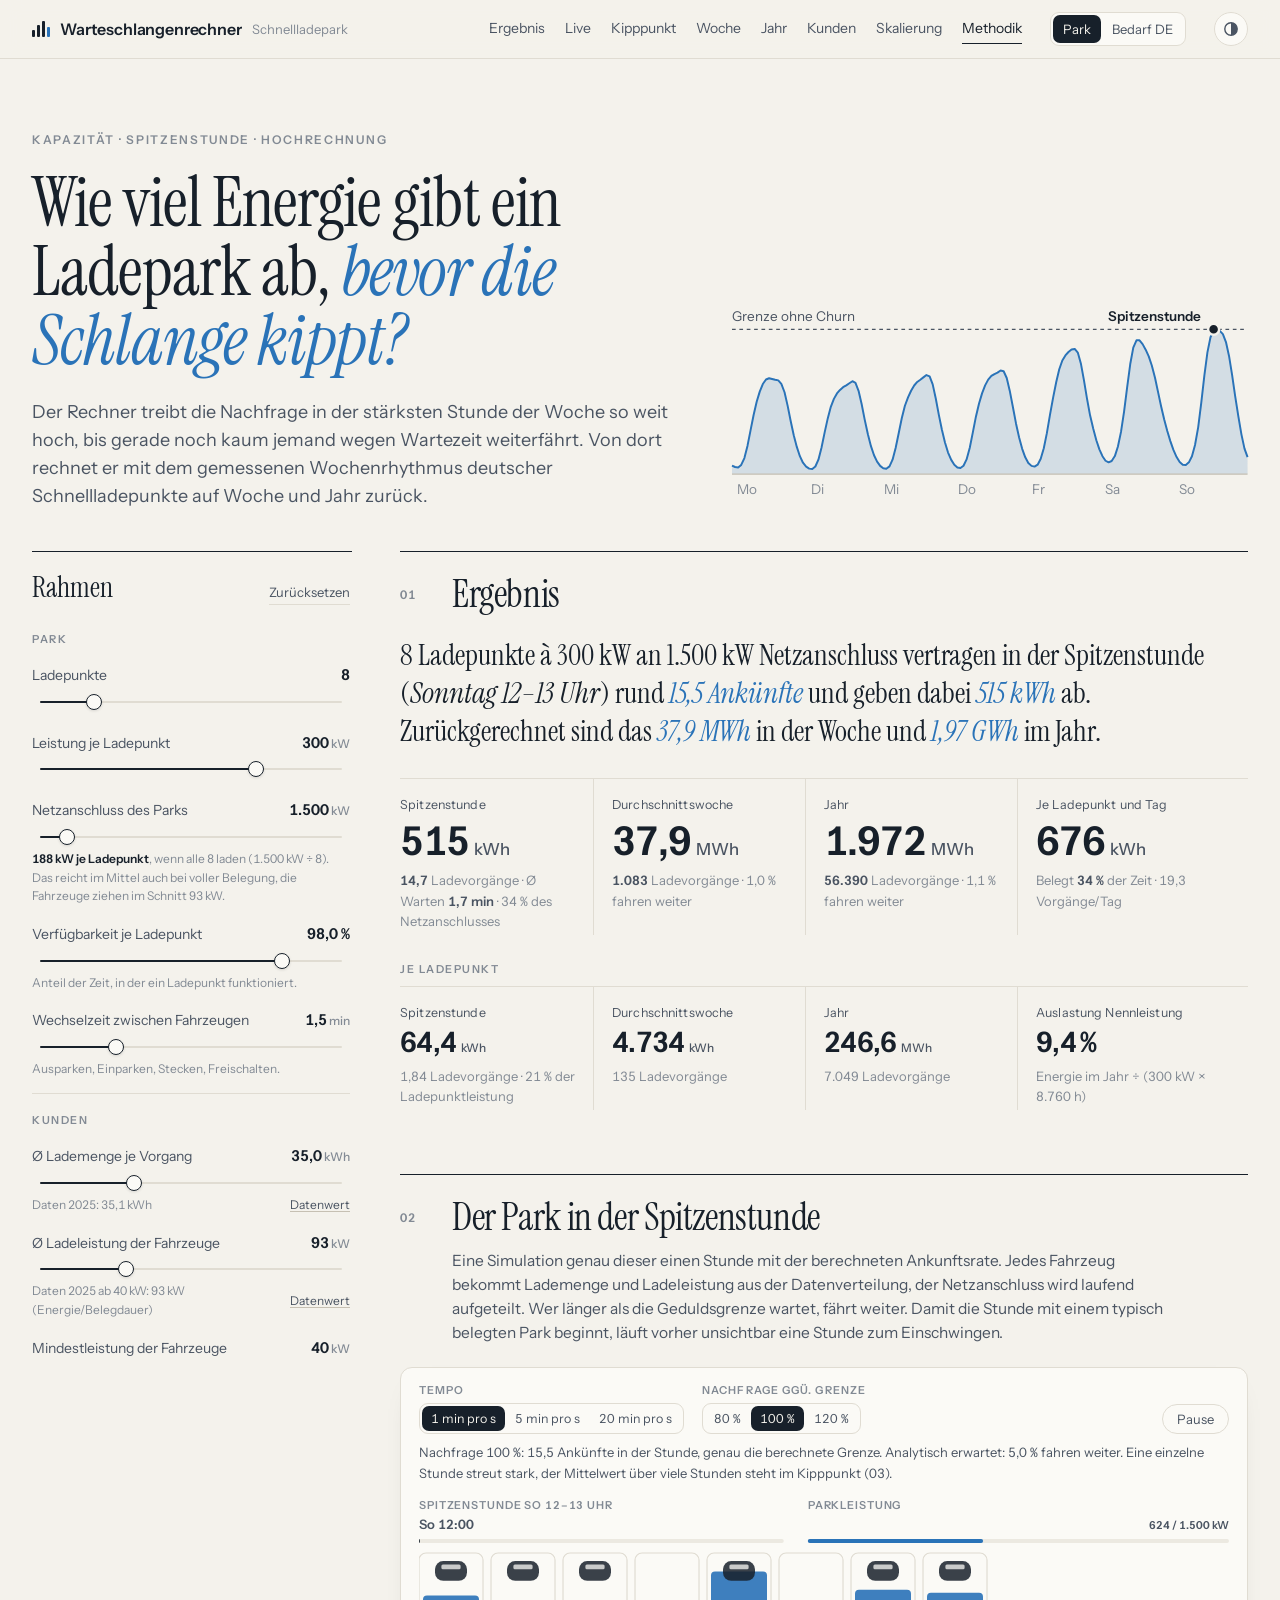
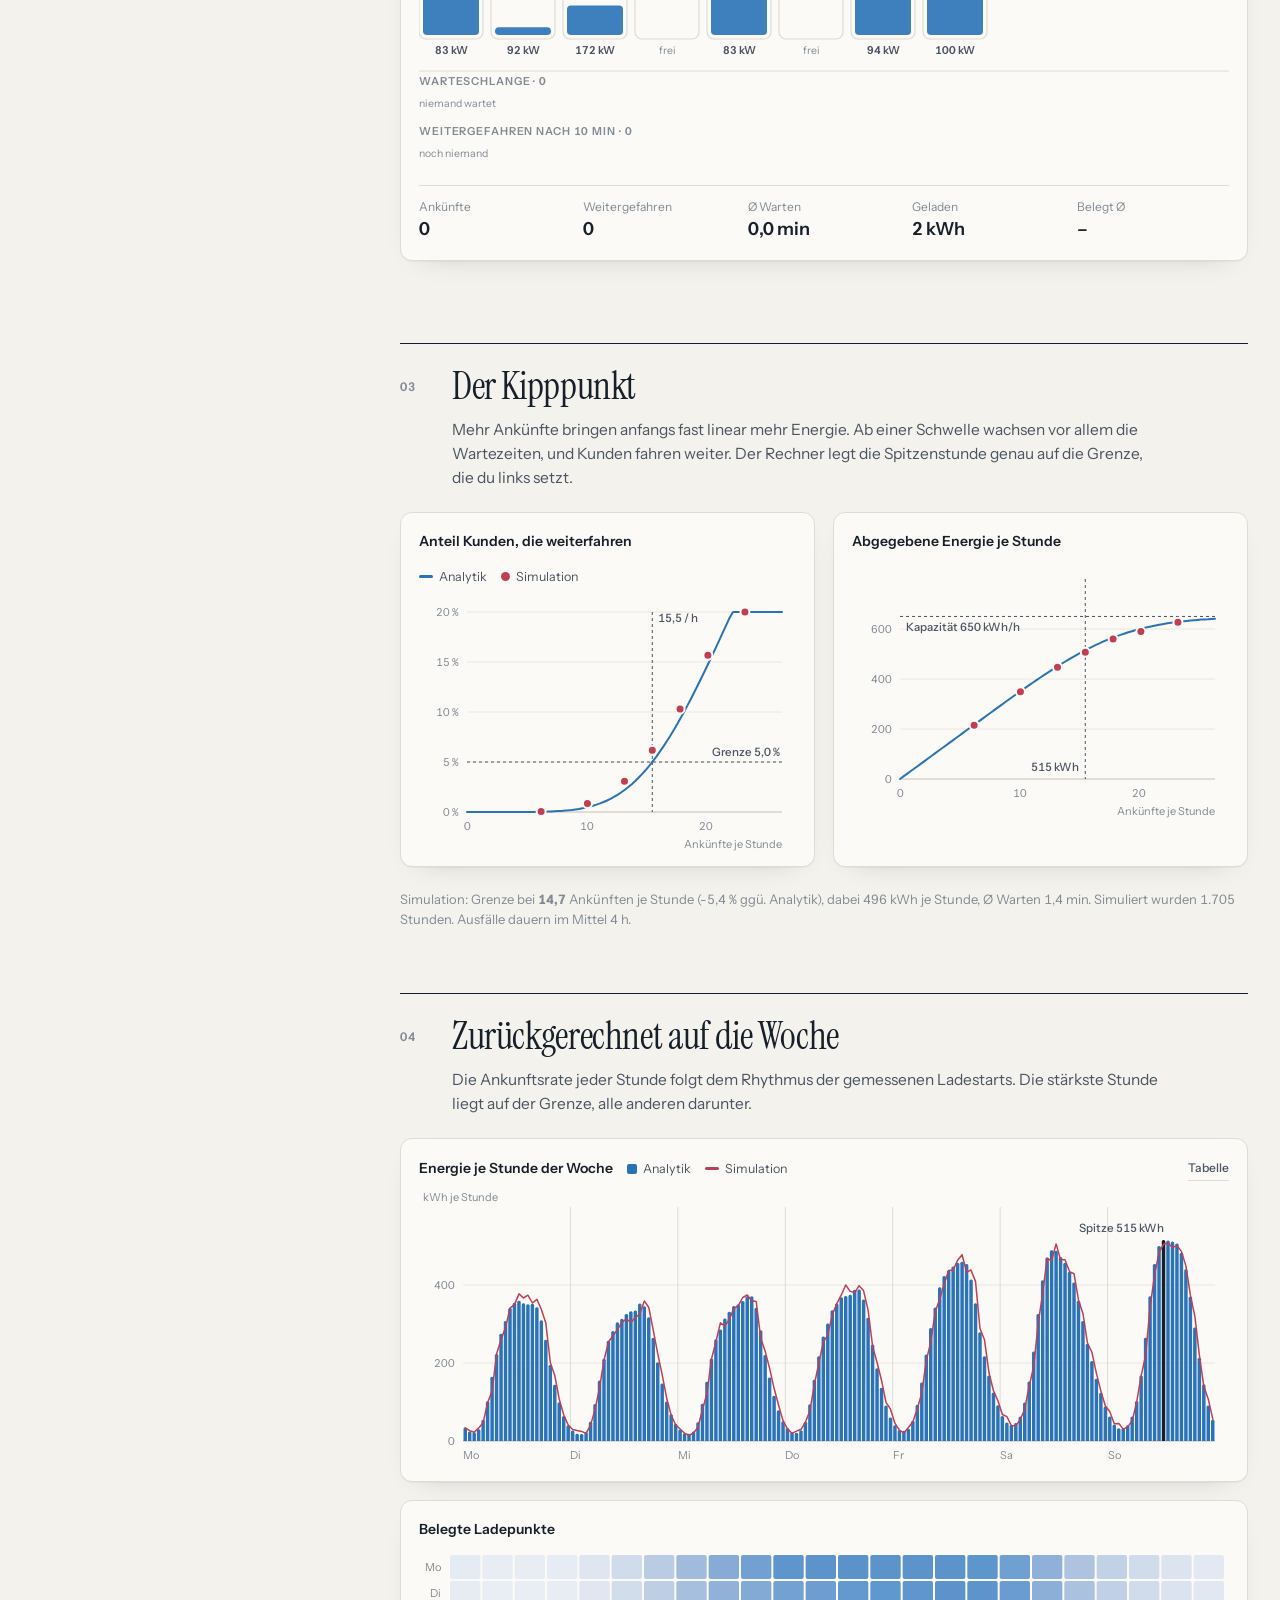
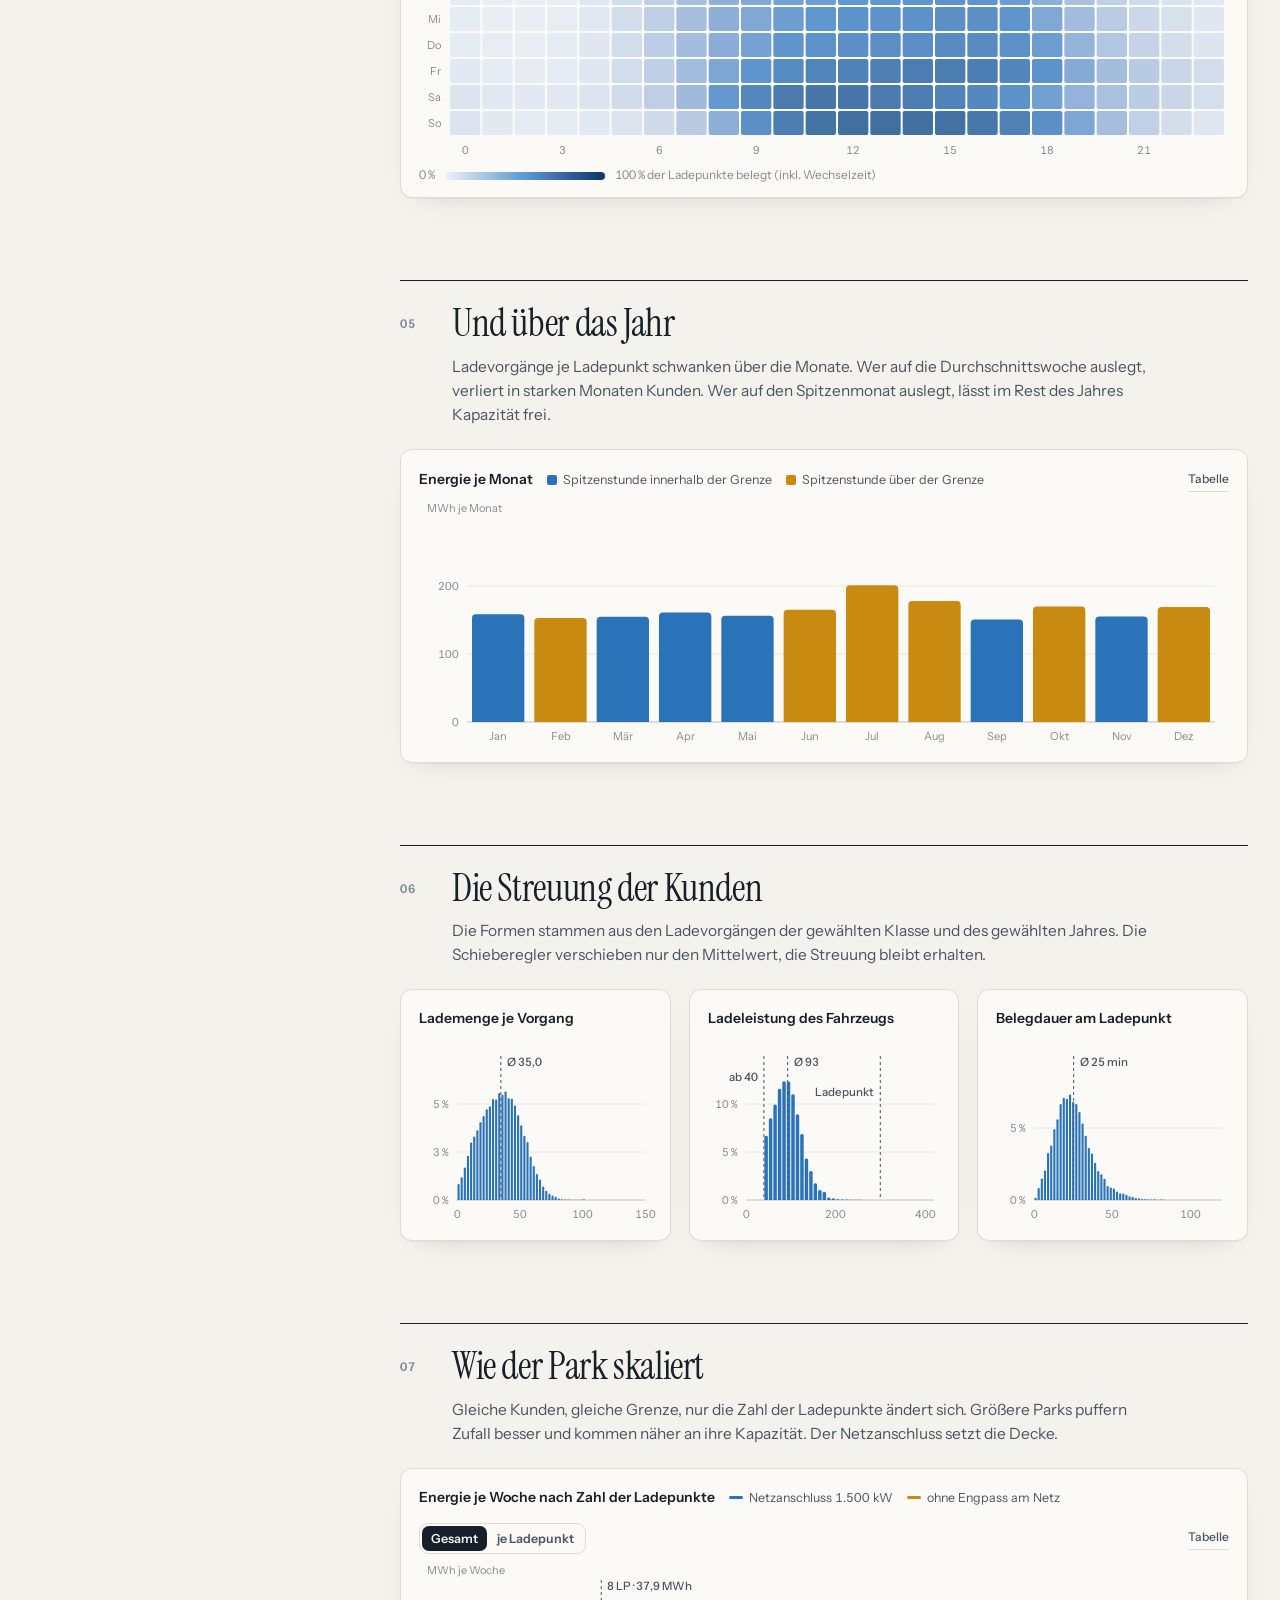
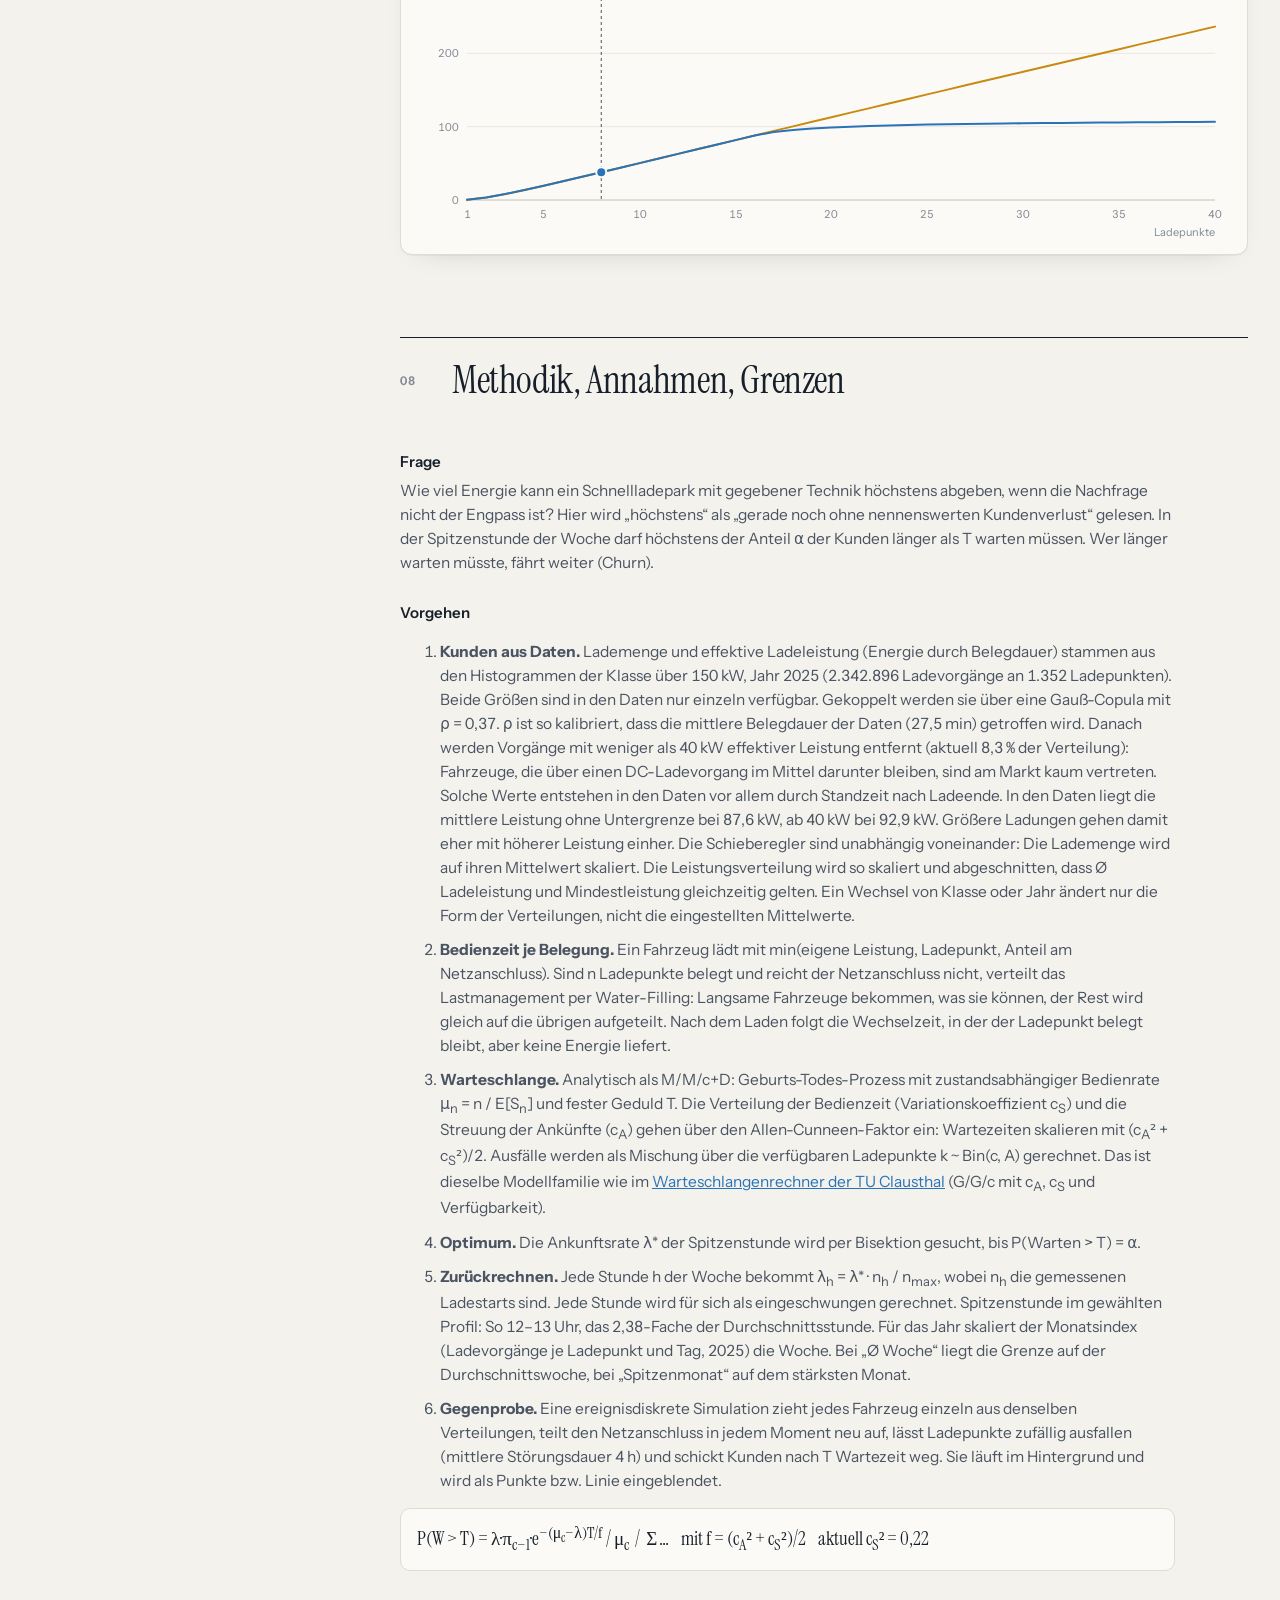
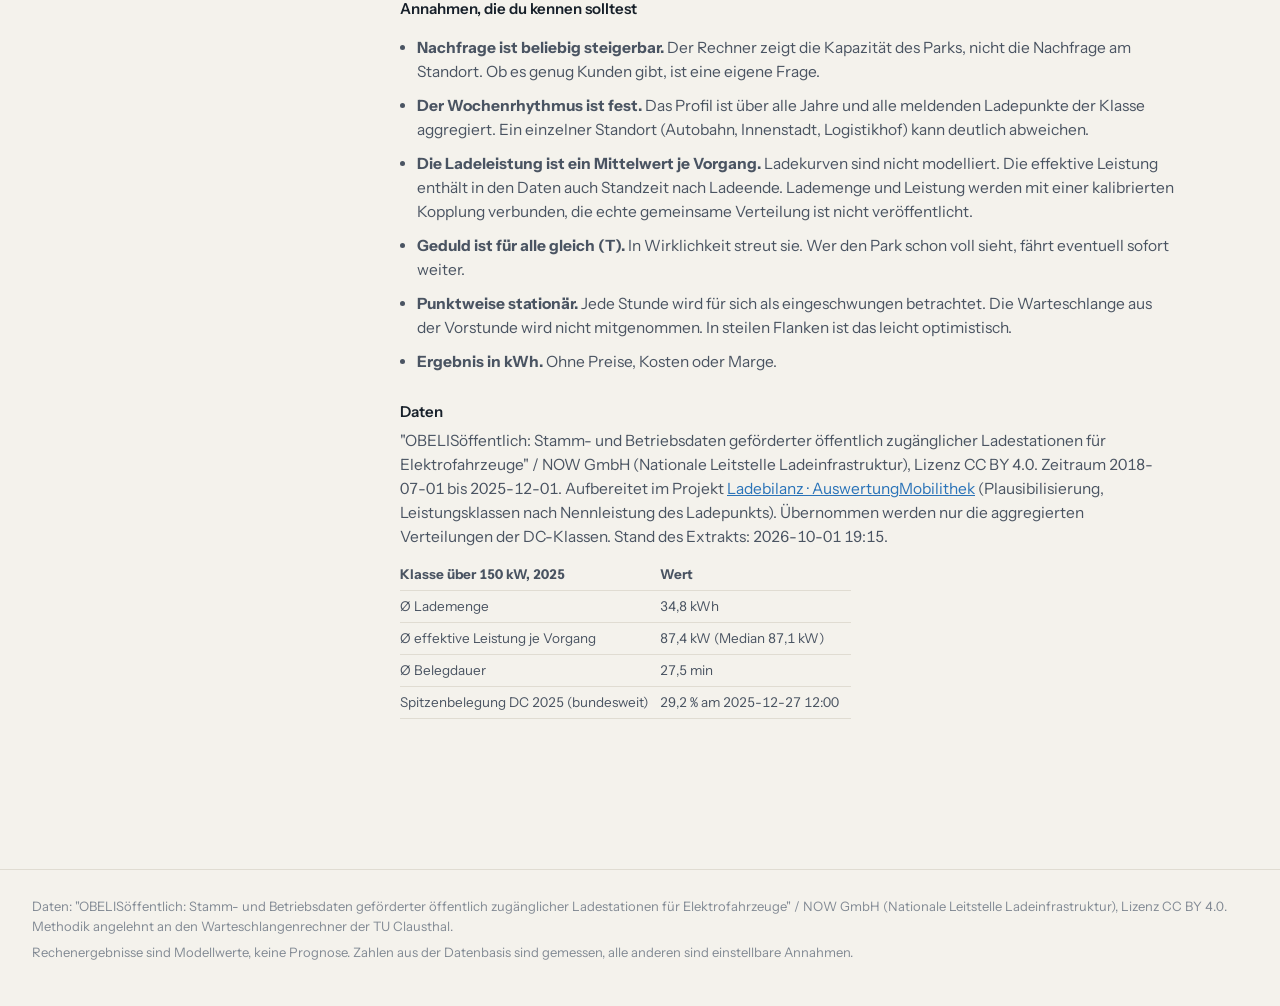
==== commit bb781775: "Seite 2: Bedarf an Schnellladepunkten in Deutschland - Eigene Seite bedarf.html mit Umschalter Park " ====
--- a/web/index.html
+++ b/web/index.html
@@ -30,6 +30,10 @@
         <a href="#skalierung">Skalierung</a>
         <a href="#methodik">Methodik</a>
       </nav>
+      <nav class="pages" aria-label="Seiten">
+        <a href="index.html" aria-current="page">Park</a>
+        <a href="bedarf.html" data-page="bedarf">Bedarf DE</a>
+      </nav>
       <button class="icon-btn" id="theme" type="button" aria-label="Farbschema wechseln" title="Hell / Dunkel">
         <svg width="16" height="16" viewBox="0 0 16 16" aria-hidden="true"><circle cx="8" cy="8" r="6.2" fill="none" stroke="currentColor" stroke-width="1.4"/><path d="M8 1.8a6.2 6.2 0 0 1 0 12.4z" fill="currentColor"/></svg>
       </button>
--- a/web/css/style.css
+++ b/web/css/style.css
@@ -321,3 +321,35 @@
   .masthead__inner { gap: 12px; }
   .brand__sub { display: none; }
 }
+
+/* ---------- Seitenumschalter */
+.pages { display: inline-flex; border: 1px solid var(--hair); border-radius: 9px; padding: 2px; background: var(--surface); gap: 1px; flex: none; }
+.pages a { text-decoration: none; font-size: 13px; color: var(--ink-2); padding: 4px 10px; border-radius: 7px; white-space: nowrap; }
+.pages a:hover { color: var(--ink); }
+.pages a[aria-current="page"] { background: var(--ink); color: var(--page); }
+.nav + .pages { margin-left: 0; }
+.masthead__inner > .pages:nth-child(2) { margin-left: auto; }
+@media (max-width: 1040px) { .masthead .pages { margin-left: auto; } .masthead .pages + .icon-btn { margin-left: 0; } }
+
+/* ---------- Seite 2 */
+.hero--small { padding: 56px 0 32px; }
+.hero--small .hero__title { font-size: clamp(36px, 4.6vw, 62px); max-width: 16em; }
+.steps { list-style: none; margin: 0; padding: 0; display: grid; grid-template-columns: repeat(6, minmax(0, 1fr)); gap: 10px; counter-reset: s; }
+.step { position: relative; background: var(--surface); border: 1px solid var(--hair); border-radius: var(--radius); padding: 14px 14px 12px; box-shadow: var(--shadow); display: flex; flex-direction: column; gap: 4px; min-width: 0; }
+.step:not(:last-child)::after { content: "→"; position: absolute; right: -10px; top: 50%; transform: translate(50%, -50%); color: var(--muted); font-size: 14px; z-index: 1; }
+.step__label { font-size: 11px; letter-spacing: 0.1em; text-transform: uppercase; color: var(--muted); font-weight: 600; }
+.step__value { line-height: 1.15; }
+.step__value b { font-size: clamp(17px, 1.5vw, 21px); font-weight: 600; letter-spacing: -0.01em; white-space: nowrap; }
+.step__value small { font-size: 12px; color: var(--ink-2); font-weight: 500; }
+.step--last .step__value small { color: color-mix(in srgb, var(--page) 75%, transparent); }
+.step__how { font-size: 12.5px; color: var(--ink-2); }
+.step--last { background: var(--ink); border-color: var(--ink); }
+.step--last .step__label, .step--last .step__how { color: color-mix(in srgb, var(--page) 70%, transparent); }
+.step--last .step__value b { color: var(--page); }
+@media (max-width: 1240px) { .steps { grid-template-columns: repeat(3, minmax(0, 1fr)); } .step:nth-child(3n)::after { display: none; } }
+@media (max-width: 640px) { .steps { grid-template-columns: 1fr; } .step::after { content: "↓"; right: 50%; top: auto; bottom: -10px; transform: translate(50%, 50%); } .step:nth-child(3n)::after { display: block; } .step:last-child::after { display: none; } }
+.group__lede a { color: var(--accent); }
+@media (max-width: 430px) {
+  .brand__name { display: none; }
+  .pages a { padding: 4px 9px; }
+}
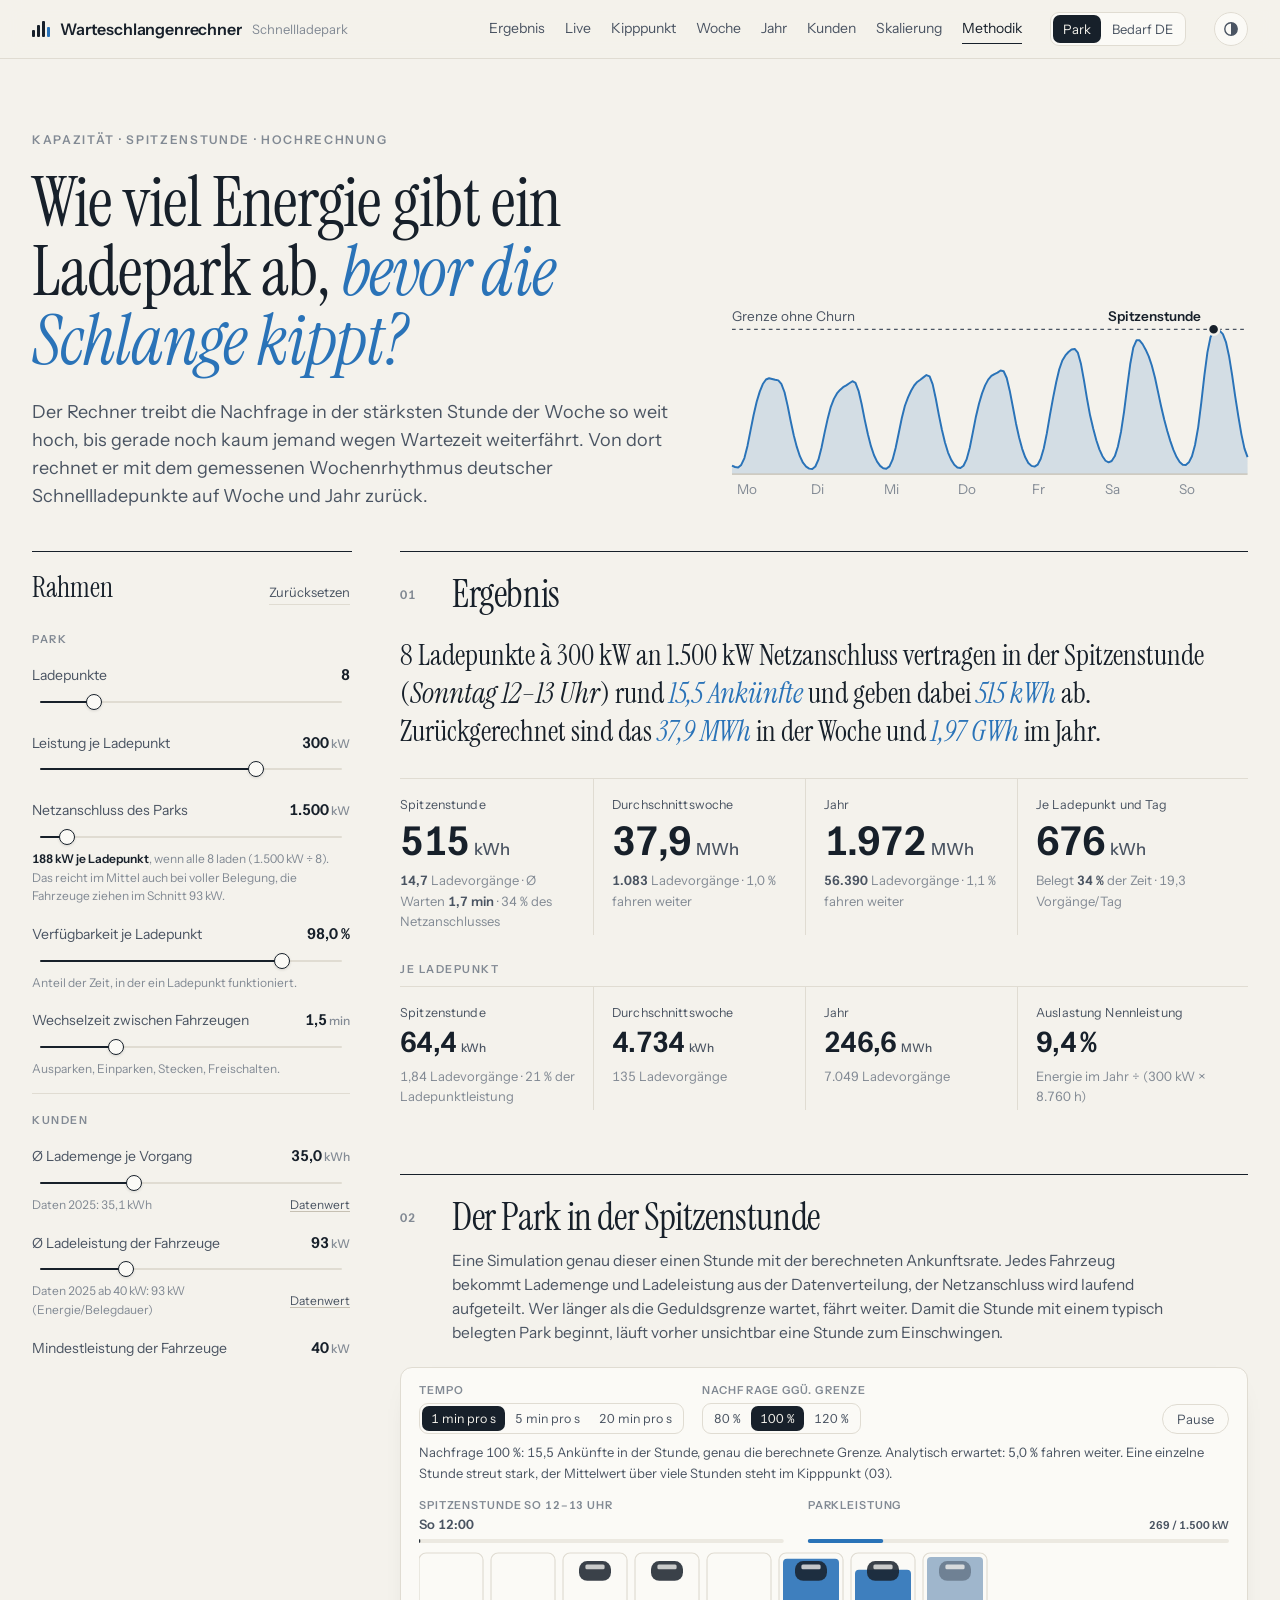
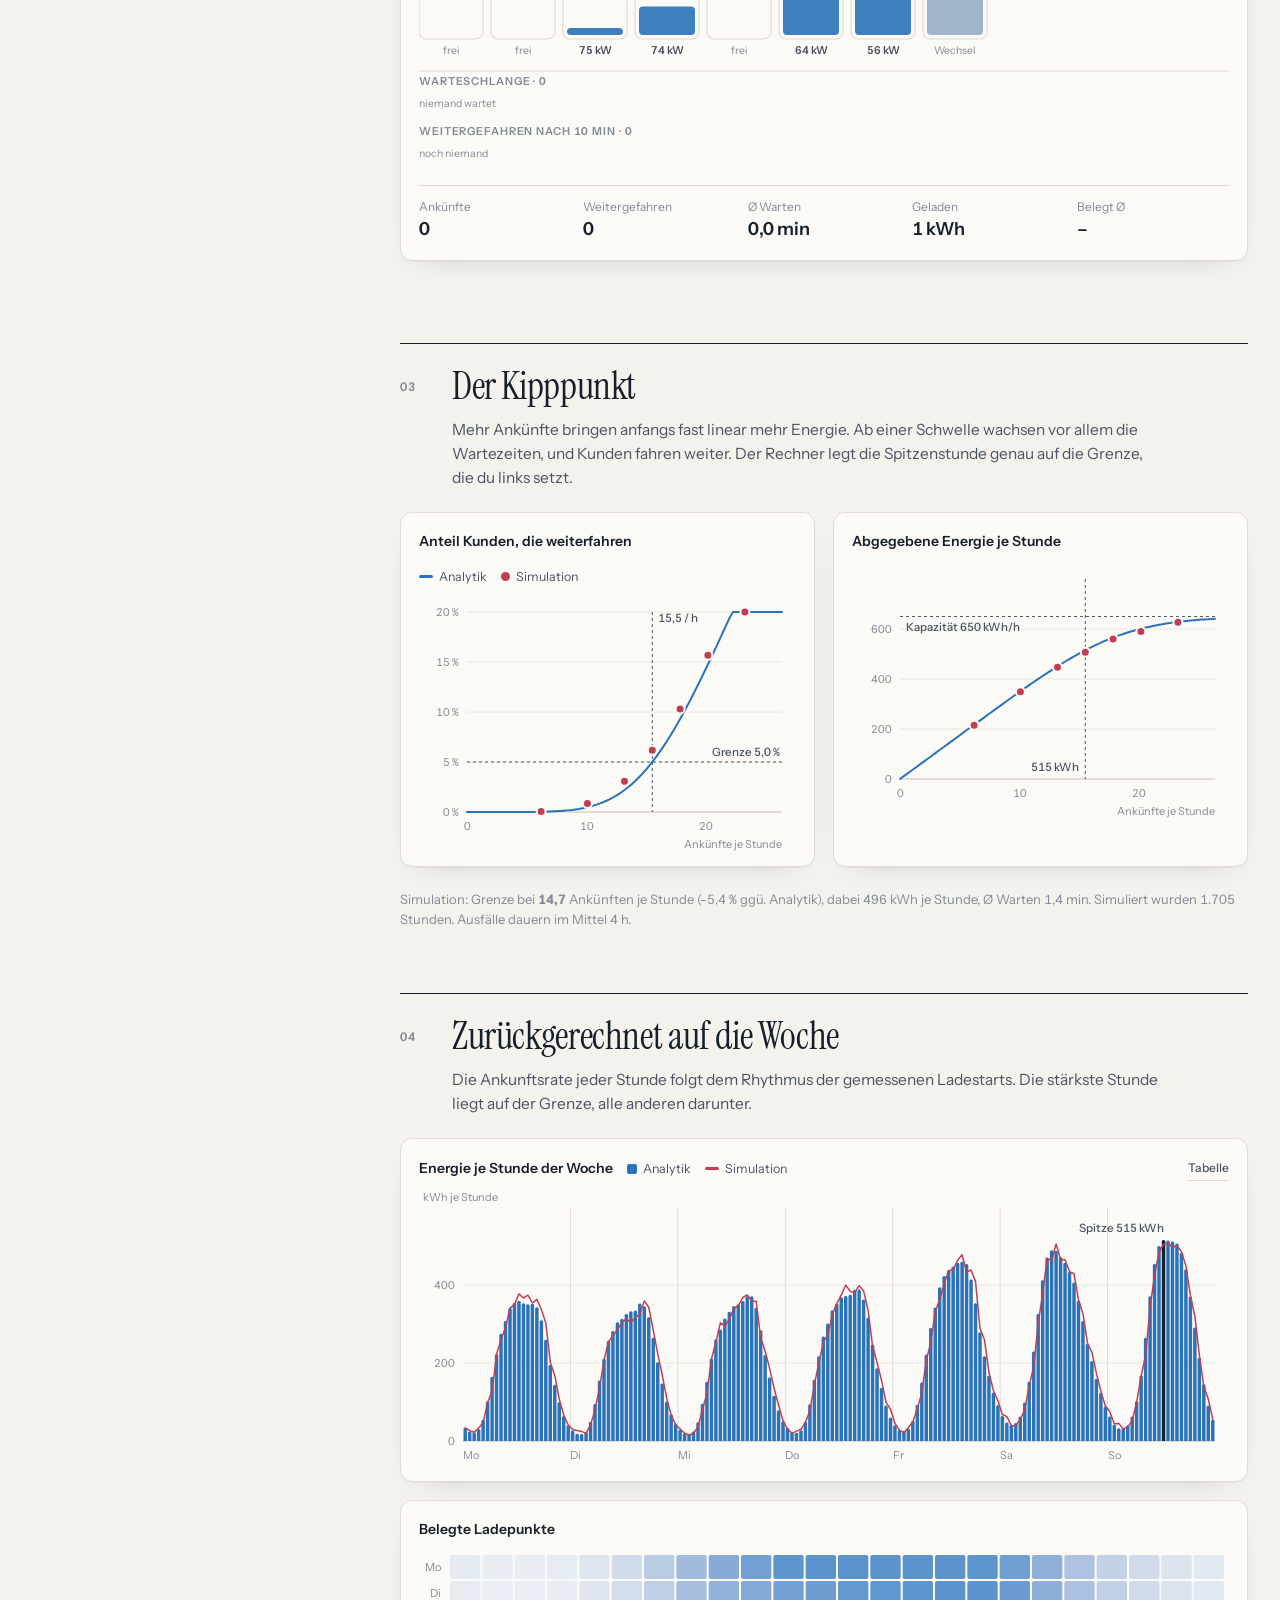
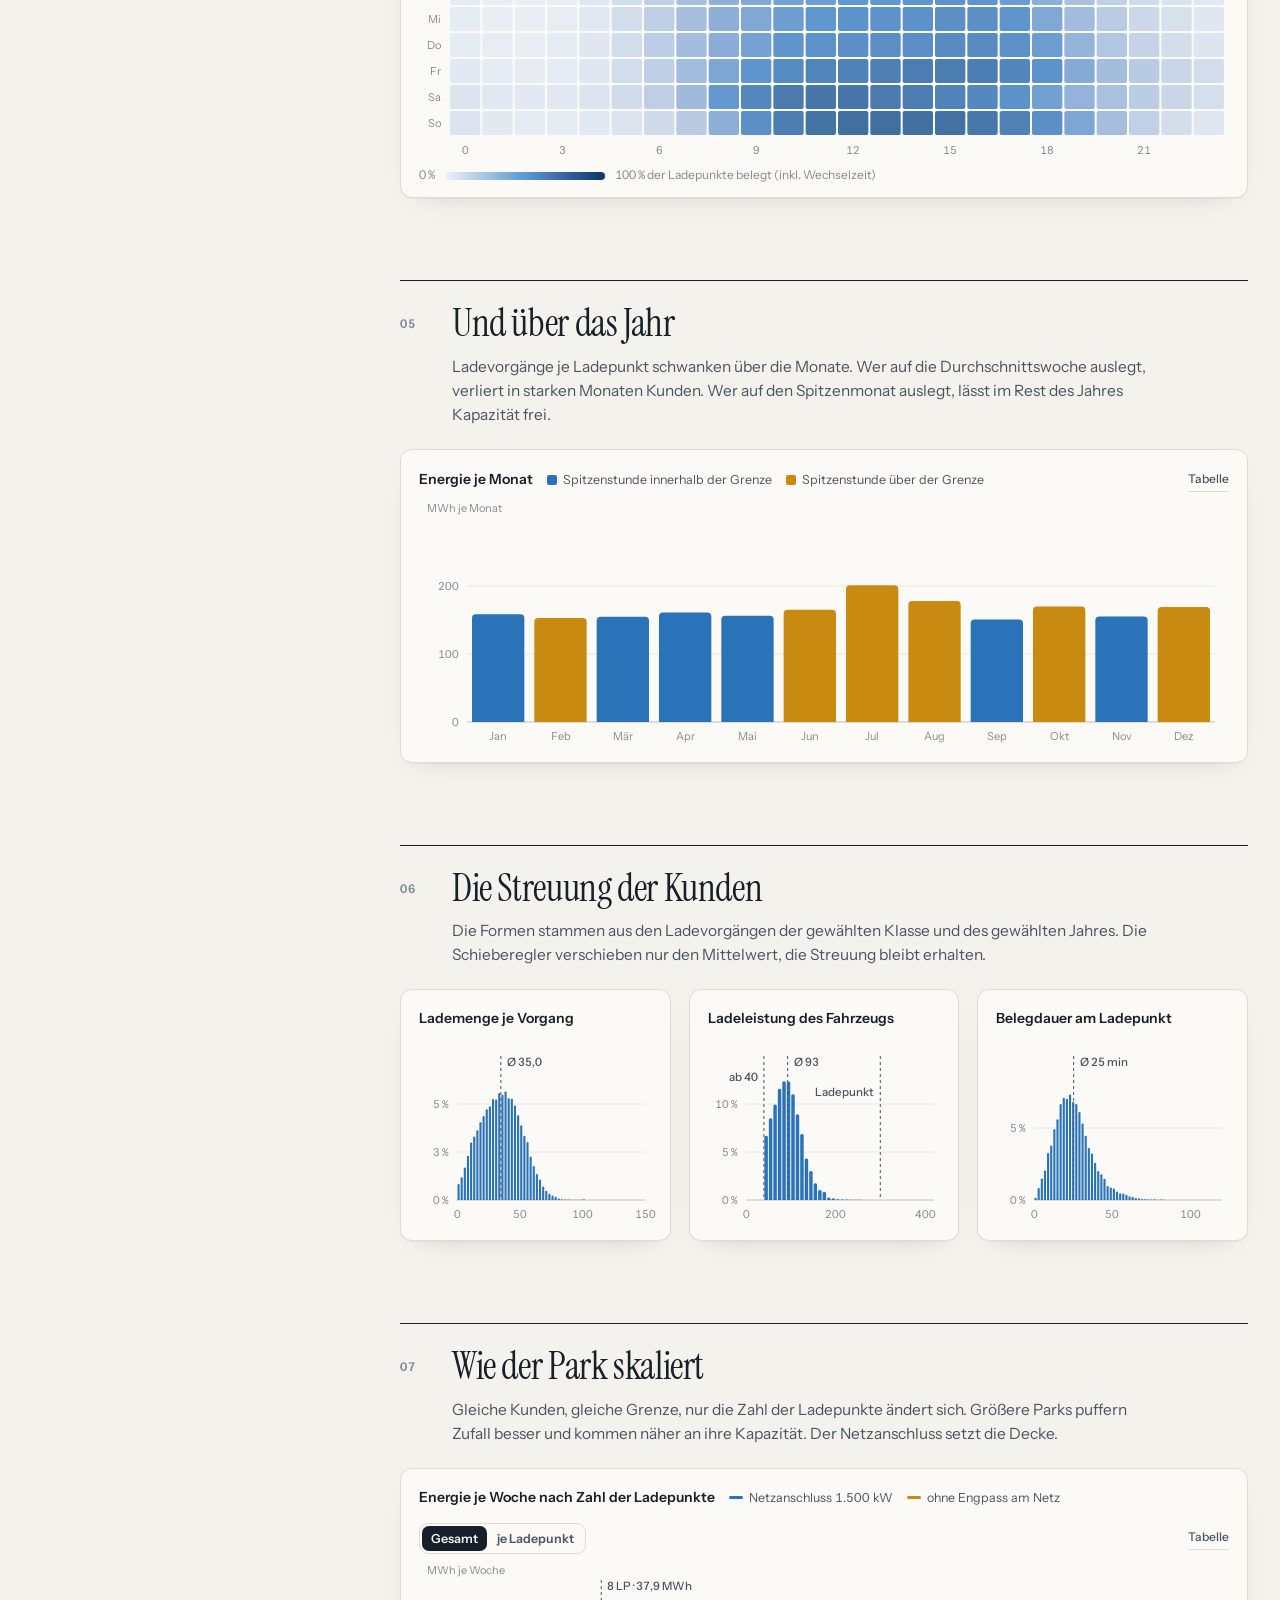
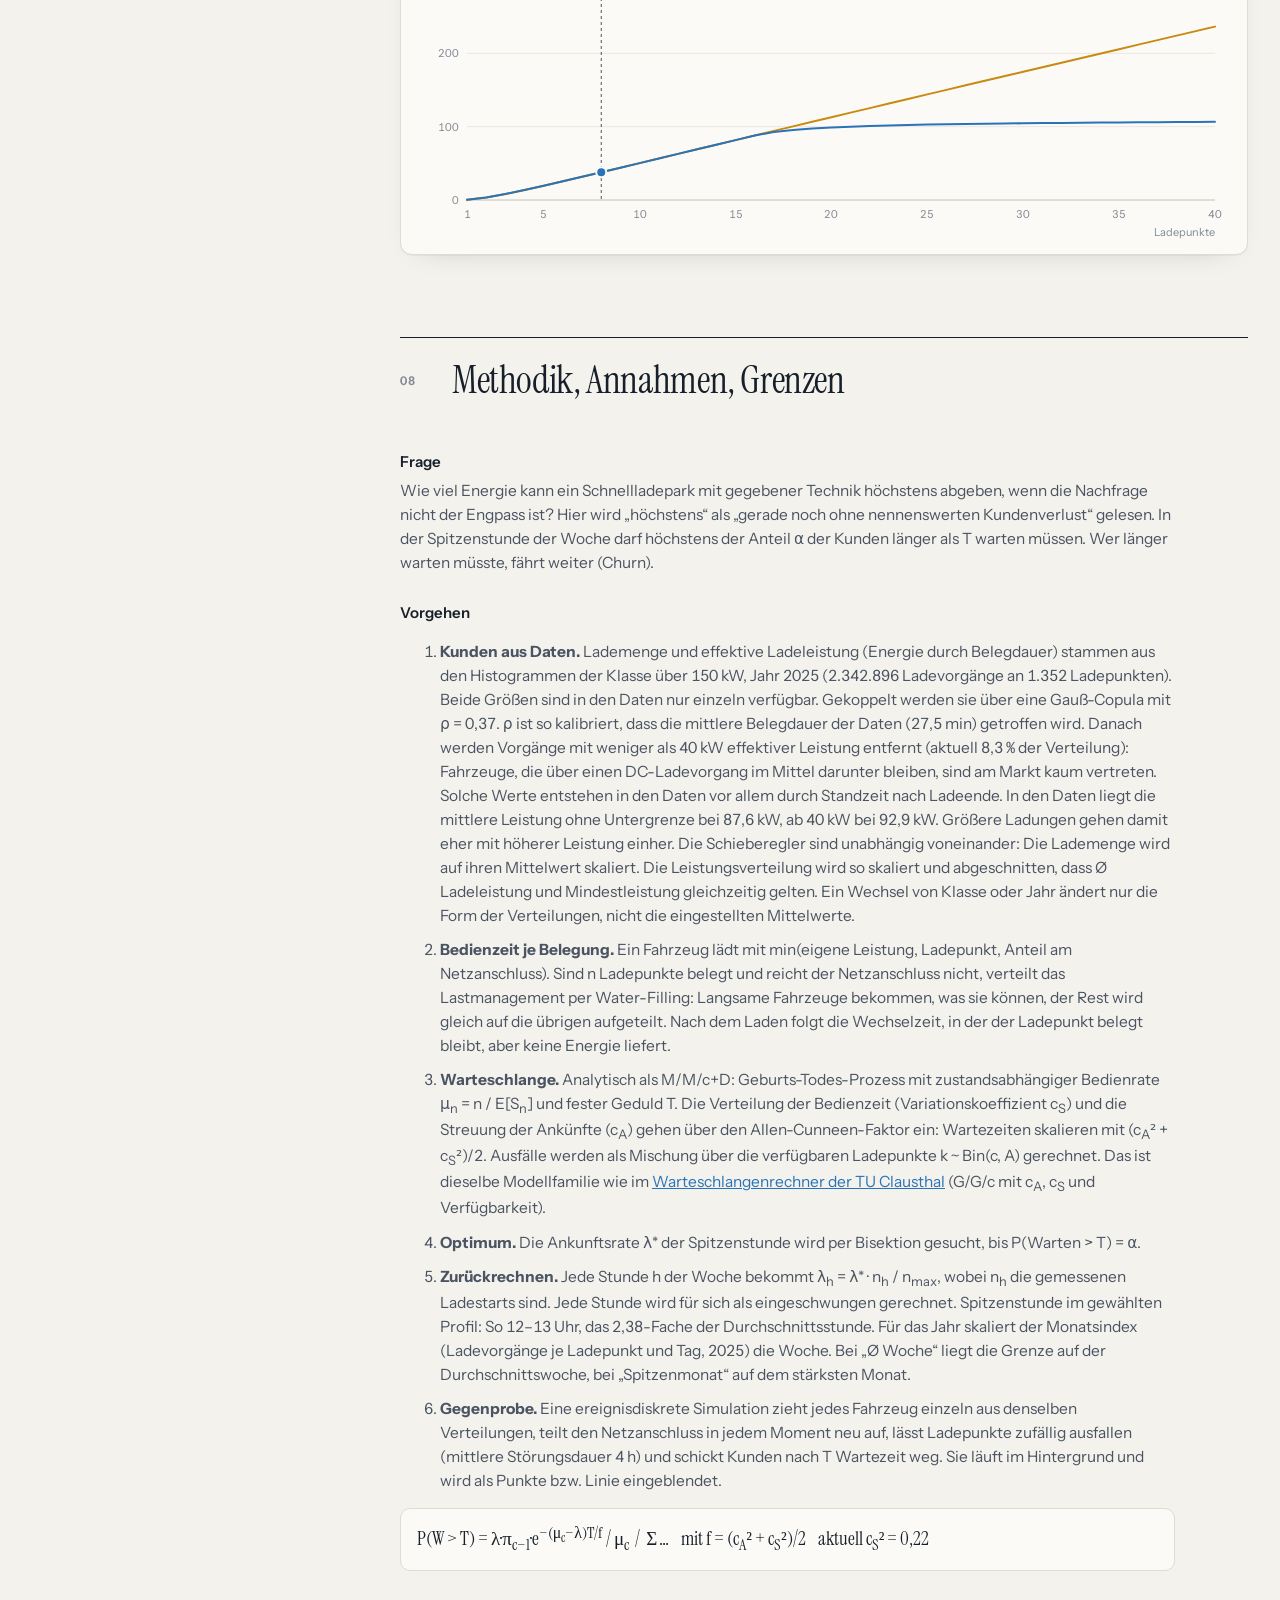
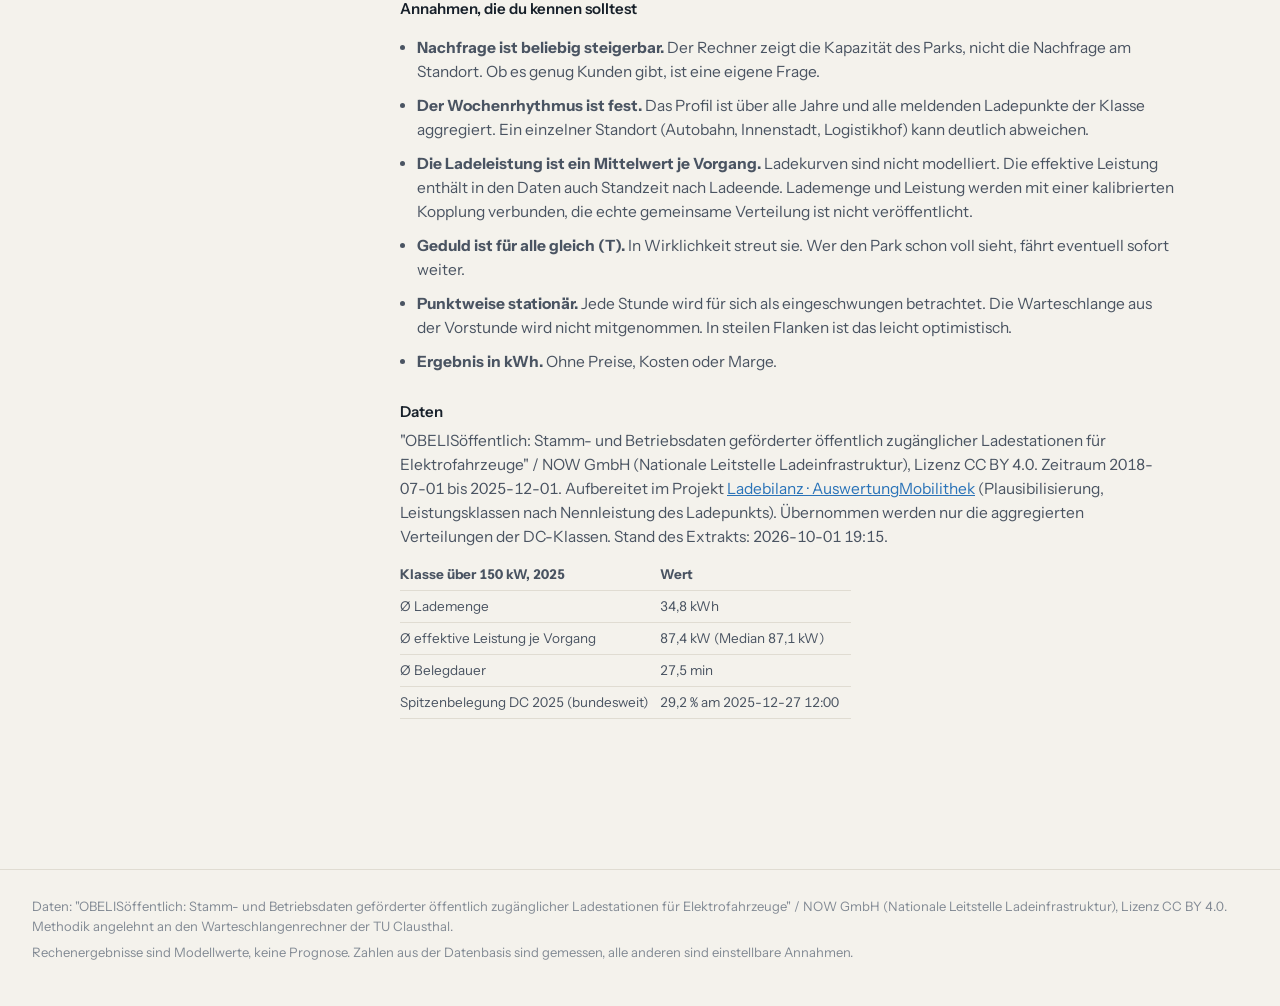
==== commit f73b42f6: "Versionskennung an allen lokalen Verweisen Behebt leere Diagramme nach Updates: Browser luden neue S" ====
--- a/web/index.html
+++ b/web/index.html
@@ -9,7 +9,7 @@
   <link rel="preconnect" href="https://fonts.googleapis.com">
   <link rel="preconnect" href="https://fonts.gstatic.com" crossorigin>
   <link href="https://fonts.googleapis.com/css2?family=Instrument+Sans:wght@400;500;600;700&family=Instrument+Serif:ital@0;1&display=swap" rel="stylesheet">
-  <link rel="stylesheet" href="css/style.css">
+  <link rel="stylesheet" href="css/style.css?v=202610040744">
 </head>
 <body>
   <header class="masthead">
@@ -287,6 +287,6 @@
     </div>
   </footer>
 
-  <script type="module" src="js/app.js"></script>
+  <script type="module" src="js/app.js?v=202610040744"></script>
 </body>
 </html>
